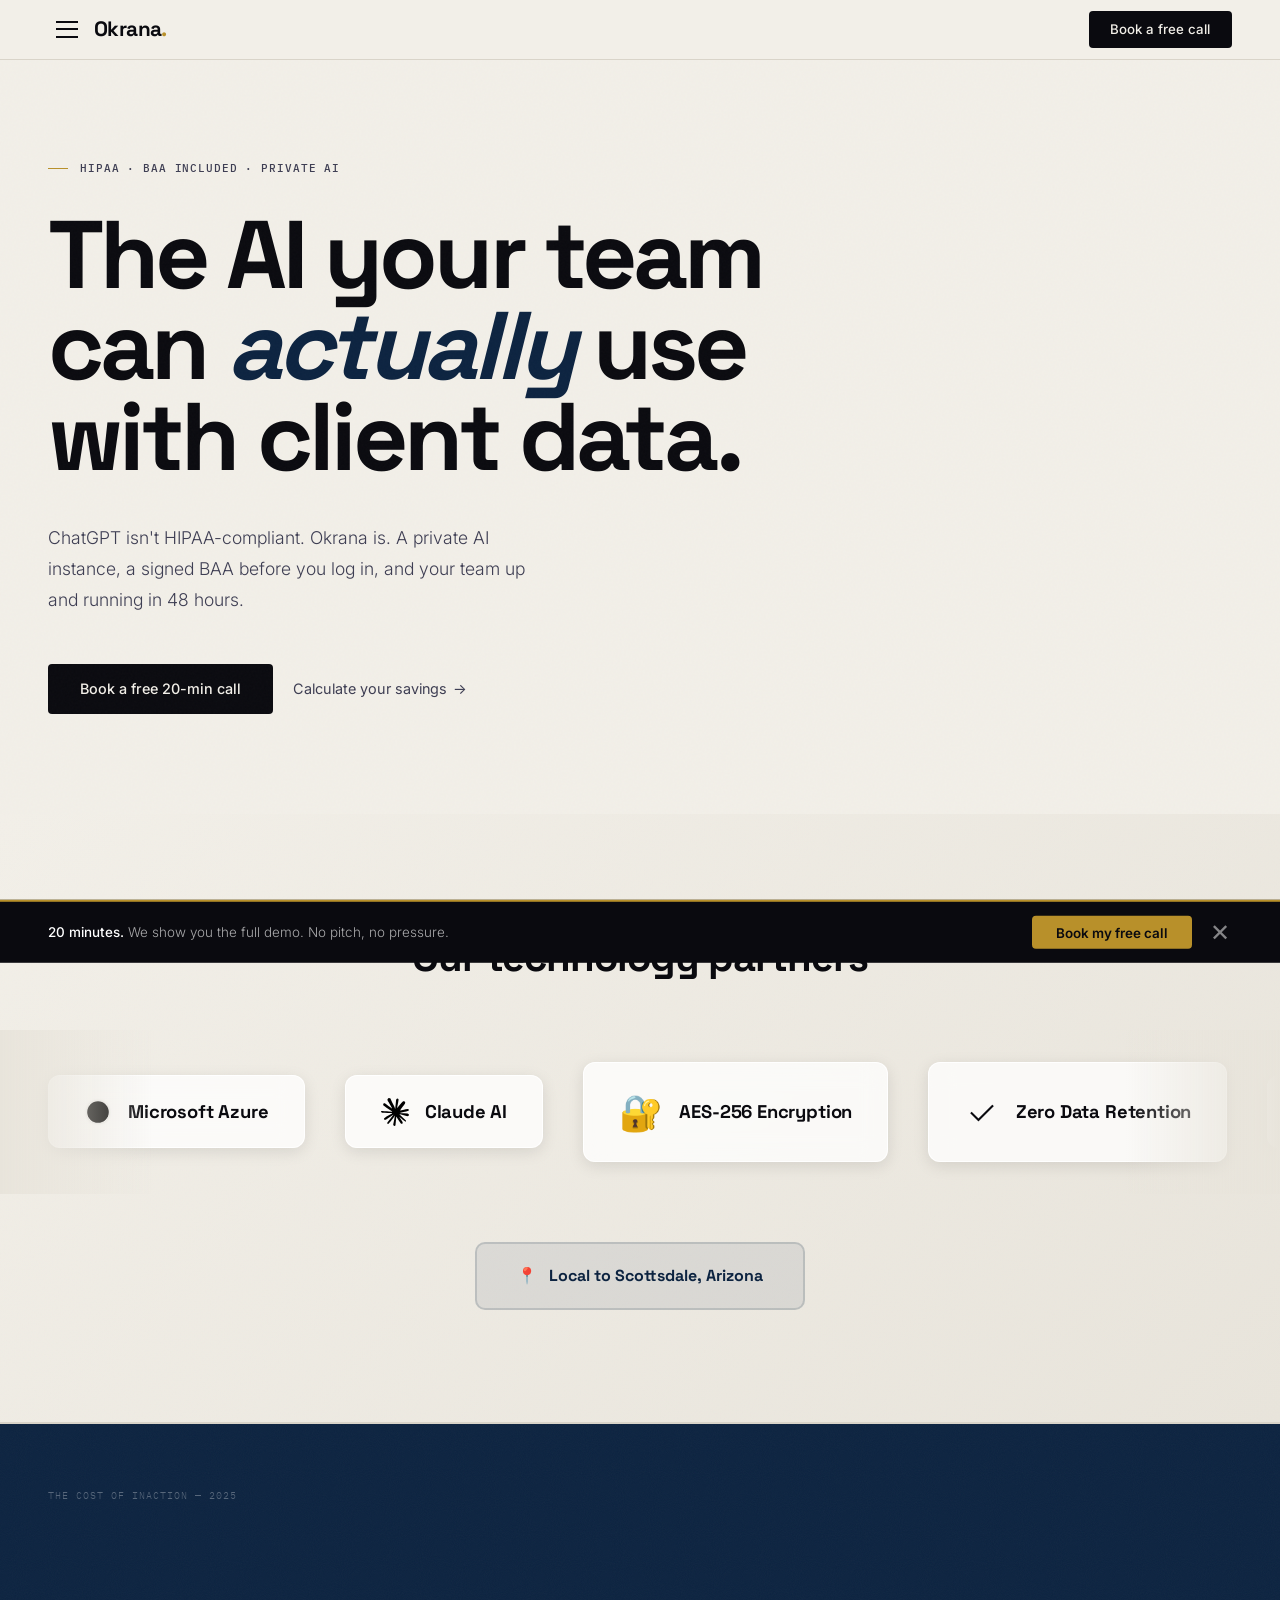
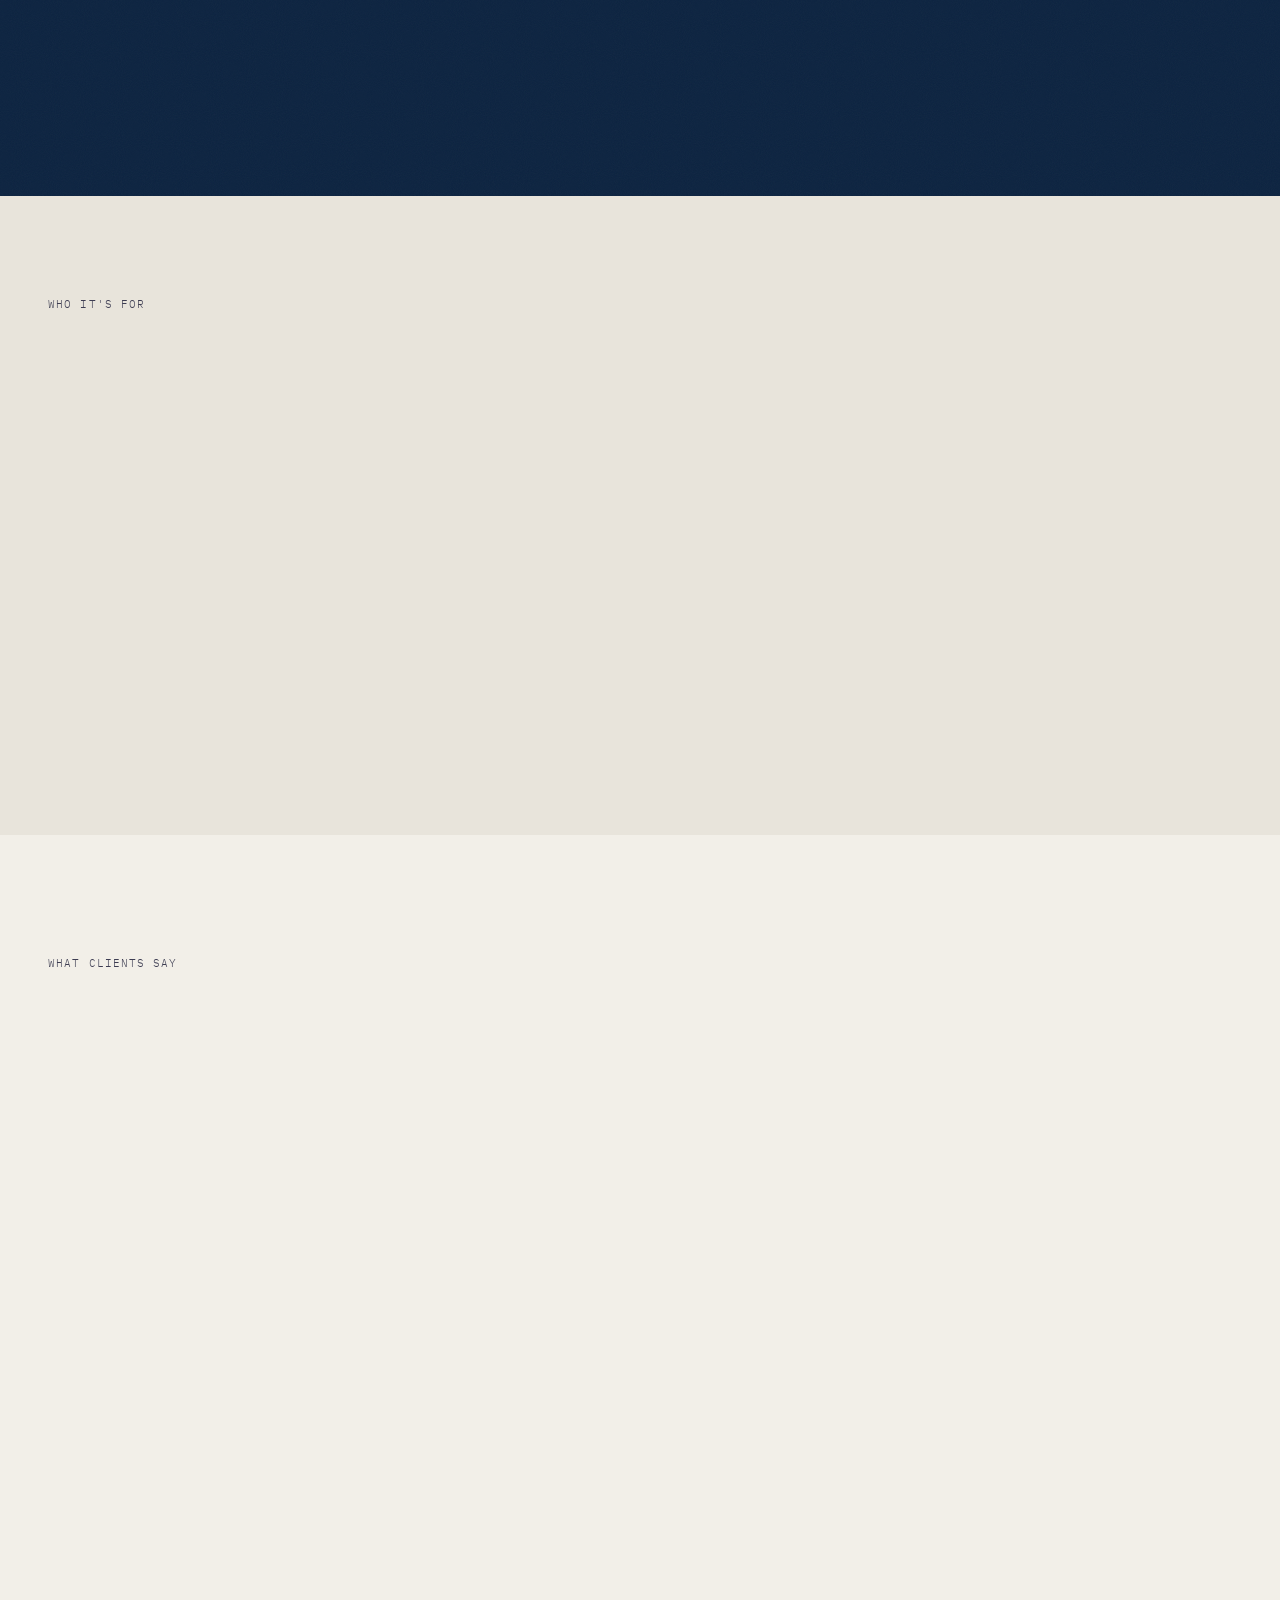
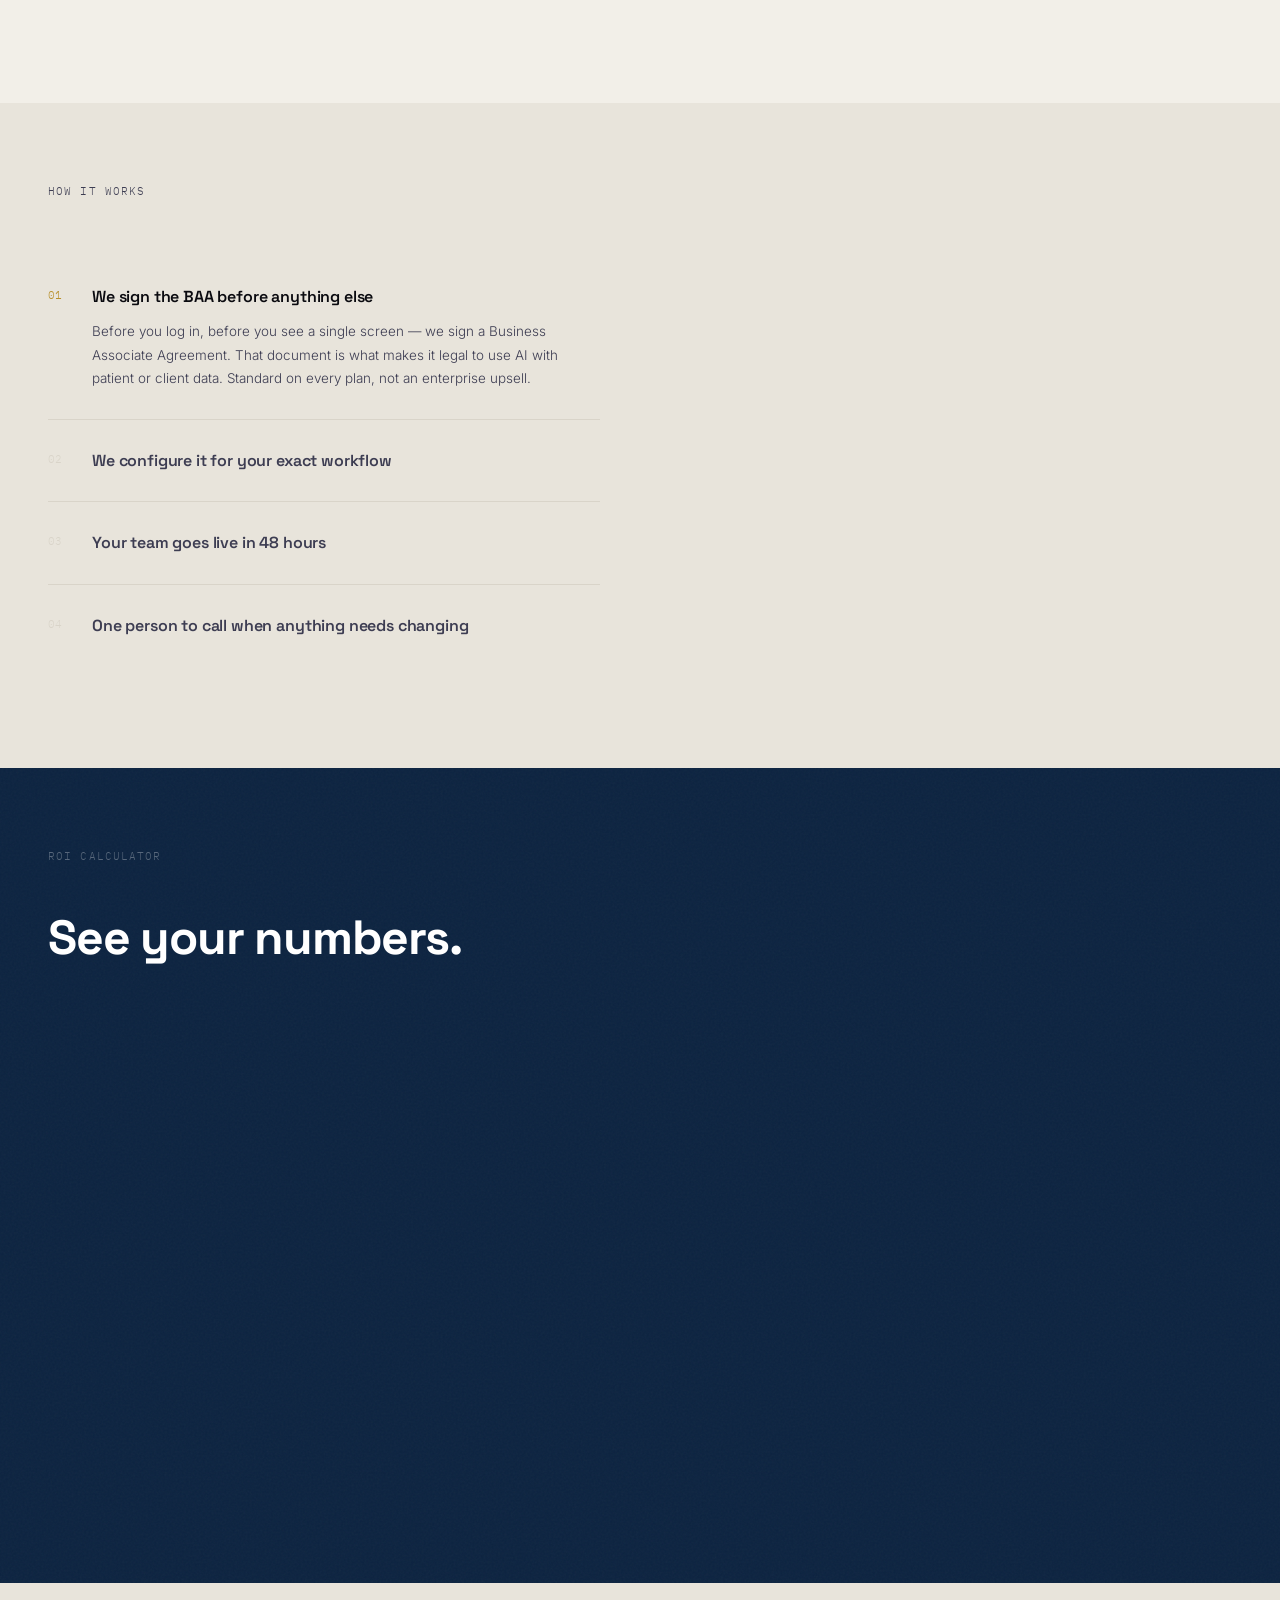
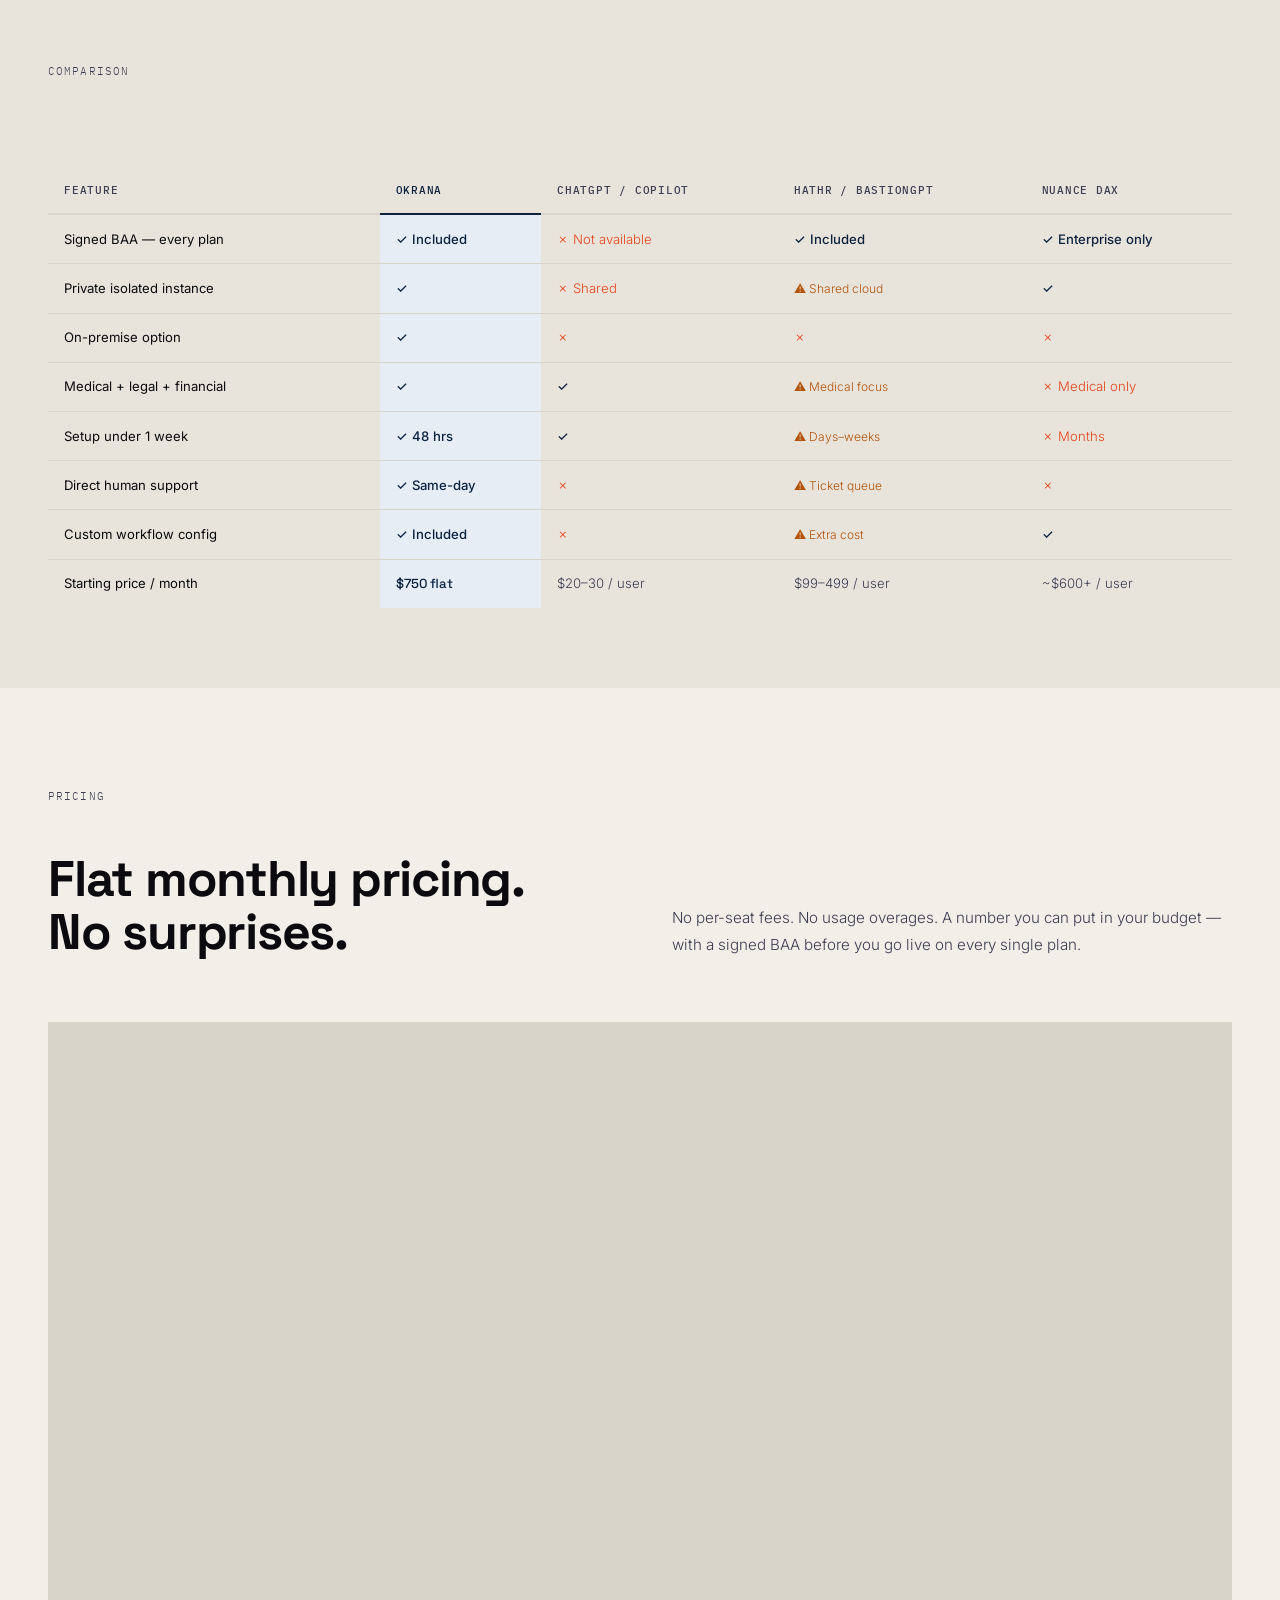
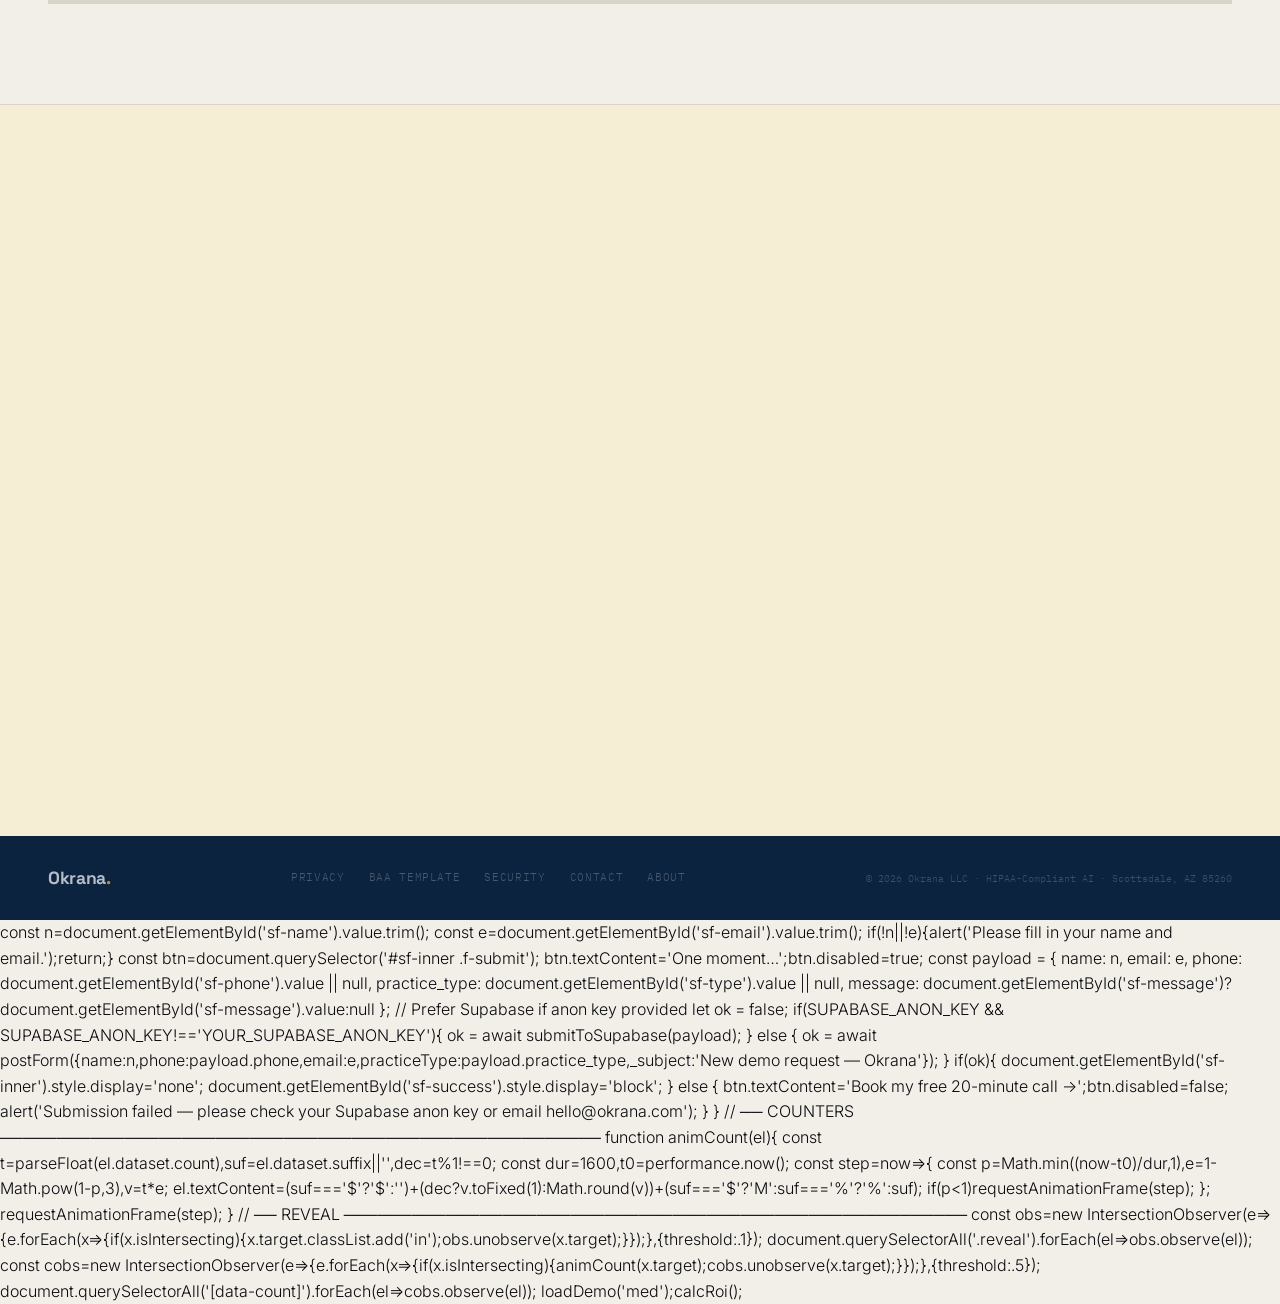
==== index.html @ c89737c8 "new web" ====
<!DOCTYPE html>
<!-- Updated: 05/23/2026 - Partner carousel with logo integration -->
<html lang="en">
<head>
<meta charset="UTF-8"/>
<meta name="viewport" content="width=device-width,initial-scale=1.0"/>
<title>Okrana — HIPAA-Compliant AI. Signed BAA. 48-Hour Setup.</title>
<meta name="description" content="Private AI for medical, legal, dental, and financial practices. Signed BAA on every plan. Your data never leaves your environment. Setup in 48 hours."/>
<link rel="icon" type="image/svg+xml" href="/favicon.svg"/>
<meta name="theme-color" content="#0C2340"/>
<meta property="og:title" content="Okrana — HIPAA-Compliant AI. Signed BAA. 48-Hour Setup."/>
<meta property="og:description" content="Private AI for practices that handle sensitive data. BAA included. 48-hour setup."/>
<meta property="og:url" content="https://okrana.com"/>
<link rel="preconnect" href="https://fonts.googleapis.com"/>
<link rel="preconnect" href="https://fonts.gstatic.com" crossorigin/>
<link href="https://fonts.googleapis.com/css2?family=Space+Grotesk:wght@400;500;600;700&family=Inter:wght@300;400;500&family=IBM+Plex+Mono:wght@400;500&display=swap" rel="stylesheet"/>

<!-- SVG Grain filter -->
<svg style="position:absolute;width:0;height:0" xmlns="http://www.w3.org/2000/svg">
  <filter id="grain">
    <feTurbulence type="fractalNoise" baseFrequency="0.65" numOctaves="3" stitchTiles="stitch"/>
    <feColorMatrix type="saturate" values="0"/>
    <feBlend in="SourceGraphic" mode="multiply"/>
  </filter>
</svg>

<style>
*,*::before,*::after{box-sizing:border-box;margin:0;padding:0}
:root{
  --ink:#0A0A0F;
  --ink-2:#1C1C2A;
  --ink-3:#3D3D52;
  --paper:#F2EFE8;
  --paper-2:#E8E4DB;
  --paper-3:#D9D4C9;
  --navy:#0C2340;
  --navy-light:#E6EDF5;
  --gold:#B8902A;
  --gold-light:#F5EDD4;
  --signal:#E8441A;
  --signal-bg:#FDF0EC;
  --border:rgba(10,10,15,0.1);
  --border-dark:rgba(255,255,255,0.1);
  --f-display:'Space Grotesk',sans-serif;
  --f-body:'Inter',sans-serif;
  --f-mono:'IBM Plex Mono',monospace;
}

html{scroll-behavior:smooth}
body{font-family:var(--f-body);background:var(--paper);color:var(--ink);line-height:1.6;overflow-x:hidden;font-weight:300}
::-webkit-scrollbar{width:4px}
::-webkit-scrollbar-track{background:var(--paper)}
::-webkit-scrollbar-thumb{background:var(--paper-3)}

/* ── NAV ── */
nav{
  position:fixed;top:0;left:0;right:0;z-index:100;
  display:flex;align-items:center;justify-content:space-between;
  padding:0 3rem;height:60px;
  background:var(--paper);
  border-bottom:1px solid var(--paper-3);
}
.logo{font-family:var(--f-display);font-size:1.3rem;font-weight:700;color:var(--ink);text-decoration:none;letter-spacing:-0.03em}
.logo span{color:var(--gold)}
.nav-cta{
  font-family:var(--f-body);font-size:.83rem;font-weight:500;
  background:var(--ink);color:var(--paper);
  padding:.5rem 1.35rem;border-radius:4px;
  text-decoration:none;transition:transform .15s;
  border:none;cursor:pointer;display:inline-block;
}
.nav-cta:hover{transform:translateY(-1px)}

/* ── HAMBURGER MENU ── */
.hamburger{display:flex;flex-direction:column;gap:.35rem;background:none;border:none;cursor:pointer;padding:.5rem;margin-right:.5rem}
.hamburger span{width:22px;height:2px;background:var(--ink);transition:all .3s}
.hamburger.active span:nth-child(1){transform:rotate(45deg) translateY(10px)}
.hamburger.active span:nth-child(2){opacity:0}
.hamburger.active span:nth-child(3){transform:rotate(-45deg) translateY(-10px)}

.dropdown-menu{display:none;position:absolute;top:60px;left:0;background:var(--paper);border-right:1px solid var(--paper-3);border-bottom:1px solid var(--paper-3);min-width:200px;flex-direction:column;z-index:99}
.dropdown-menu.show{display:flex}
.dropdown-menu a{padding:1rem;text-decoration:none;color:var(--ink);font-size:.9rem;border-bottom:1px solid var(--paper-3);transition:background .2s}
.dropdown-menu a:last-child{border-bottom:none}
.dropdown-menu a:hover{background:var(--paper-2)}

@media(max-width:768px){
  nav{padding:0 1.5rem}
}

/* ── HERO ── */
.hero{
  padding:160px 3rem 100px;
  background:var(--paper);
  position:relative;overflow:hidden;
}
.hero-inner{max-width:1200px;margin:0 auto}
.hero-tag{
  font-family:var(--f-mono);font-size:11px;font-weight:500;
  letter-spacing:.08em;text-transform:uppercase;
  color:var(--ink-3);margin-bottom:2rem;
  display:flex;align-items:center;gap:.75rem;
}
.hero-tag::before{content:'';display:block;width:20px;height:1px;background:var(--gold)}
.hero-title{
  font-family:var(--f-display);
  font-size:clamp(52px,7.5vw,96px);
  font-weight:700;
  line-height:.95;
  letter-spacing:-0.04em;
  color:var(--ink);
  max-width:820px;
  margin-bottom:2.5rem;
}
.hero-title em{font-style:italic;color:var(--navy)}
.hero-body{
  font-size:1.1rem;font-weight:300;color:var(--ink-3);
  max-width:480px;line-height:1.75;margin-bottom:3rem;
}
.hero-actions{display:flex;align-items:center;gap:1.25rem;flex-wrap:wrap}
.btn-primary{
  font-family:var(--f-body);font-size:.9rem;font-weight:500;
  background:var(--ink);color:var(--paper);
  padding:.85rem 2rem;border-radius:4px;border:none;
  cursor:pointer;text-decoration:none;display:inline-block;
  transition:transform .15s;
}
.btn-primary:hover{transform:translateY(-1px)}
.btn-text{
  font-size:.9rem;font-weight:400;color:var(--ink-3);
  text-decoration:none;display:inline-flex;align-items:center;gap:.4rem;
  transition:color .2s;
}
.btn-text:hover{color:var(--ink)}
.btn-text::after{content:'→';transition:transform .2s}
.btn-text:hover::after{transform:translateX(3px)}

/* Hero tech row */
.hero-tech{
  display:flex;align-items:center;gap:2rem;flex-wrap:wrap;
  margin-top:4rem;padding-top:2rem;
  border-top:1px solid var(--paper-3);
}
.hero-tech-label{font-family:var(--f-mono);font-size:10px;text-transform:uppercase;letter-spacing:.1em;color:var(--ink-3)}
.tech-pill{
  font-family:var(--f-mono);font-size:11px;font-weight:500;
  color:var(--ink-2);background:var(--paper-2);
  border:1px solid var(--paper-3);
  padding:.3rem .75rem;border-radius:4px;
}

/* Grain on hero */
.hero::after{
  content:'';position:absolute;inset:0;
  background-image:url("data:image/svg+xml,%3Csvg viewBox='0 0 512 512' xmlns='http://www.w3.org/2000/svg'%3E%3Cfilter id='n'%3E%3CfeTurbulence type='fractalNoise' baseFrequency='0.75' numOctaves='4' stitchTiles='stitch'/%3E%3C/filter%3E%3Crect width='100%25' height='100%25' filter='url(%23n)' opacity='1'/%3E%3C/svg%3E");
  opacity:.025;pointer-events:none;
}

/* ── PARTNERS BAR ── */
.partners{
  padding:7rem 3rem;background:linear-gradient(135deg,var(--paper) 0%,var(--paper-2) 100%);
  border-bottom:2px solid var(--paper-3);
  text-align:center;position:relative;overflow:hidden;
}
.partners::before{
  content:'';position:absolute;inset:0;
  background-image:url("data:image/svg+xml,%3Csvg viewBox='0 0 512 512' xmlns='http://www.w3.org/2000/svg'%3E%3Cfilter id='n'%3E%3CfeTurbulence type='fractalNoise' baseFrequency='0.75' numOctaves='4' stitchTiles='stitch'/%3E%3C/filter%3E%3Crect width='100%25' height='100%25' filter='url(%23n)' opacity='1'/%3E%3C/svg%3E");
  opacity:.015;pointer-events:none;
}
.partners-inner{max-width:100%;margin:0 auto;position:relative;z-index:1}
.partners-label{
  font-family:var(--f-display);font-size:clamp(26px,4.5vw,40px);
  font-weight:700;letter-spacing:-0.025em;
  color:var(--ink);margin-bottom:2.5rem;
}
.partners-scroll{
  position:relative;overflow:hidden;margin:2rem -3rem 0;
}
.partners-scroll::before,
.partners-scroll::after{
  content:'';position:absolute;top:0;width:12%;height:100%;z-index:10;pointer-events:none;
}
.partners-scroll::before{left:0;background:linear-gradient(to right,var(--paper-2),transparent)}
.partners-scroll::after{right:0;background:linear-gradient(to left,var(--paper-2),transparent)}
.partners-track{
  display:flex;align-items:center;gap:2.5rem;padding:2rem 3rem;
  animation:scroll-partners 35s linear infinite;
}
@keyframes scroll-partners{
  0%{transform:translateX(0)}
  100%{transform:translateX(-50%)}
}
.partners-track:hover{animation-play-state:paused}
.partner-badge{
  display:inline-flex;align-items:center;gap:1rem;
  background:rgba(255,255,255,.75);backdrop-filter:blur(12px);
  padding:1.3rem 2.2rem;border-radius:12px;
  border:1px solid rgba(255,255,255,.9);
  transition:all .3s ease;flex-shrink:0;min-width:fit-content;
  box-shadow:0 4px 16px rgba(0,0,0,.1);
}
.partner-badge:hover{
  background:rgba(255,255,255,.95);
  transform:scale(1.1) translateY(-6px);
  box-shadow:0 20px 48px rgba(0,0,0,.18);
}
.partner-icon{
  font-size:2.2rem;display:flex;align-items:center;min-width:2.2rem;justify-content:center;
}
.partner-logo{
  height:28px;width:auto;object-fit:contain;filter:brightness(0) saturate(100%);
}
.partner-logo.azure{
  filter:brightness(0) saturate(100%);
}
.partner-name{
  font-family:var(--f-display);font-size:1.15rem;font-weight:700;
  color:var(--ink);letter-spacing:-0.01em;white-space:nowrap;
}
.partners-location{
  font-family:var(--f-display);font-size:1rem;font-weight:600;color:var(--navy);
  display:inline-flex;align-items:center;gap:.8rem;margin-top:3rem;
  padding:1.2rem 2.5rem;background:rgba(12,35,64,.075);
  border-radius:10px;border:2px solid rgba(12,35,64,.15);
}

/* ── STATS ── */
.stats{background:var(--navy);padding:64px 3rem;position:relative;overflow:hidden}
.stats::after{
  content:'';position:absolute;inset:0;
  background-image:url("data:image/svg+xml,%3Csvg viewBox='0 0 512 512' xmlns='http://www.w3.org/2000/svg'%3E%3Cfilter id='n'%3E%3CfeTurbulence type='fractalNoise' baseFrequency='0.75' numOctaves='4' stitchTiles='stitch'/%3E%3C/filter%3E%3Crect width='100%25' height='100%25' filter='url(%23n)' opacity='1'/%3E%3C/svg%3E");
  opacity:.04;pointer-events:none;
}
.stats-inner{max-width:1200px;margin:0 auto;position:relative;z-index:1}
.stats-label{font-family:var(--f-mono);font-size:10px;text-transform:uppercase;letter-spacing:.1em;color:rgba(255,255,255,.3);margin-bottom:3rem}
.stats-row{display:grid;grid-template-columns:repeat(4,1fr);gap:0}
.stat{padding:0 2.5rem 0 0;border-right:1px solid rgba(255,255,255,.08)}
.stat:first-child{padding-left:0}
.stat:last-child{border-right:none}
.stat-rule{width:24px;height:2px;background:var(--signal);margin-bottom:1.25rem}
.stat:last-child .stat-rule{background:#4ADE80}
.stat-num{
  font-family:var(--f-display);font-size:clamp(42px,5vw,68px);
  font-weight:700;line-height:1;letter-spacing:-0.03em;
  color:#fff;margin-bottom:.5rem;
}
.stat-num.signal{color:#FF7B5C}
.stat-num.amber{color:#FBB650}
.stat-num.green{color:#4ADE80}
.stat-desc{font-size:.82rem;color:rgba(255,255,255,.5);line-height:1.6;font-weight:300;max-width:200px}
.stat-source{font-family:var(--f-mono);font-size:9px;color:rgba(255,255,255,.2);margin-top:.6rem;line-height:1.5}

/* ── WHO ── */
.who{padding:100px 3rem;background:var(--paper-2)}
.who-inner{max-width:1200px;margin:0 auto}
.section-label{font-family:var(--f-mono);font-size:11px;text-transform:uppercase;letter-spacing:.1em;color:var(--ink-3);margin-bottom:3rem}
.who-layout{display:grid;grid-template-columns:2fr 3fr;gap:6rem;align-items:start}
.who-left h2{
  font-family:var(--f-display);font-size:clamp(36px,4vw,52px);
  font-weight:700;line-height:1.05;letter-spacing:-0.025em;
  color:var(--ink);margin-bottom:1.25rem;
}
.who-left p{font-size:.95rem;color:var(--ink-3);line-height:1.8;font-weight:300}
.who-items{display:flex;flex-direction:column;gap:0}
.who-item{
  display:flex;align-items:flex-start;gap:1.5rem;
  padding:1.5rem 0;border-bottom:1px solid var(--paper-3);
}
.who-item:last-child{border-bottom:none}
.who-num{font-family:var(--f-mono);font-size:11px;color:var(--paper-3);margin-top:3px;flex-shrink:0;width:20px}
.who-icon{font-size:1.4rem;flex-shrink:0;margin-top:1px}
.who-name{font-family:var(--f-display);font-size:1rem;font-weight:600;color:var(--ink);margin-bottom:.35rem;letter-spacing:-0.01em}
.who-examples{font-size:.82rem;color:var(--ink-3);line-height:1.7;font-weight:300}

/* ── PULL QUOTE TESTIMONIAL ── */
.quote-section{padding:120px 3rem;background:var(--paper)}
.quote-inner{max-width:1200px;margin:0 auto}
.quote-wrap{
  border-left:3px solid var(--navy);
  padding-left:3rem;
  max-width:780px;
}
.quote-mark{
  font-family:var(--f-display);font-size:80px;line-height:.7;
  color:var(--paper-3);margin-bottom:1.5rem;display:block;
}
.quote-text{
  font-family:var(--f-display);font-size:clamp(20px,2.5vw,28px);
  font-weight:500;line-height:1.4;letter-spacing:-0.02em;
  color:var(--ink);margin-bottom:2rem;
}
.quote-author{display:flex;align-items:center;gap:1rem}
.quote-av{
  width:42px;height:42px;border-radius:50%;
  background:var(--navy);color:#fff;
  font-family:var(--f-display);font-size:.85rem;font-weight:700;
  display:flex;align-items:center;justify-content:center;flex-shrink:0;
}
.quote-name{font-family:var(--f-display);font-size:.9rem;font-weight:600;color:var(--ink)}
.quote-role{font-family:var(--f-mono);font-size:.72rem;color:var(--ink-3);margin-top:.15rem}
.quote-more{
  display:grid;grid-template-columns:1fr 1fr;gap:1.5rem;
  margin-top:4rem;
}
.mini-quote{
  background:var(--paper-2);border:1px solid var(--paper-3);
  border-radius:4px;padding:1.5rem;
}
.mini-stars{color:var(--gold);font-size:.8rem;letter-spacing:2px;margin-bottom:.75rem}
.mini-text{font-size:.85rem;color:var(--ink-2);line-height:1.7;font-style:italic;margin-bottom:1rem}
.mini-author{font-family:var(--f-mono);font-size:.7rem;color:var(--ink-3)}

/* ── HOW IT WORKS ── */
.how{padding:80px 3rem;background:var(--paper-2)}
.how-inner{max-width:1200px;margin:0 auto}
.how-grid{display:grid;grid-template-columns:1fr 1fr;gap:5rem;align-items:start;margin-top:3.5rem}
.step-list{display:flex;flex-direction:column;gap:0}
.step{
  display:grid;grid-template-columns:auto 1fr;gap:1.5rem;
  padding:1.75rem 0;border-bottom:1px solid var(--paper-3);
  cursor:pointer;
}
.step:last-child{border-bottom:none}
.step-num{
  font-family:var(--f-mono);font-size:11px;color:var(--paper-3);
  width:20px;margin-top:3px;transition:color .2s;
}
.step.active .step-num{color:var(--gold)}
.step-content{}
.step-title{
  font-family:var(--f-display);font-size:1rem;font-weight:600;
  color:var(--ink-3);margin-bottom:0;letter-spacing:-0.01em;
  transition:color .2s;
}
.step.active .step-title{color:var(--ink)}
.step-body{
  font-size:.84rem;color:var(--ink-3);line-height:1.75;font-weight:300;
  max-height:0;overflow:hidden;transition:max-height .35s ease,opacity .3s,margin .3s;
  opacity:0;margin-top:0;
}
.step.active .step-body{max-height:200px;opacity:1;margin-top:.65rem}

/* Demo panel */
.demo-panel{
  background:var(--paper);border:1px solid var(--paper-3);
  border-radius:4px;overflow:hidden;
}
.dp-tabs{display:flex;border-bottom:1px solid var(--paper-3);overflow-x:auto}
.dp-tab{
  font-family:var(--f-mono);font-size:.7rem;font-weight:500;
  letter-spacing:.04em;text-transform:uppercase;
  color:var(--ink-3);background:none;border:none;
  border-bottom:2px solid transparent;padding:.7rem 1rem;
  margin-bottom:-1px;cursor:pointer;white-space:nowrap;
  transition:color .2s,border-color .2s;
}
.dp-tab.active{color:var(--ink);border-bottom-color:var(--navy)}
.dp-head{background:var(--navy);padding:.75rem 1.25rem;display:flex;align-items:center;gap:.75rem}
.dp-dot{width:7px;height:7px;border-radius:50%;background:var(--gold)}
.dp-name{font-family:var(--f-mono);font-size:.7rem;color:rgba(255,255,255,.6)}
.dp-badge{font-family:var(--f-mono);font-size:.6rem;background:rgba(255,255,255,.08);color:rgba(255,255,255,.4);padding:.18rem .55rem;border-radius:3px;margin-left:auto;border:1px solid rgba(255,255,255,.1)}
.dp-msgs{padding:1.25rem;display:flex;flex-direction:column;gap:.75rem;min-height:280px;max-height:360px;overflow-y:auto}
.dp-msg{display:flex;gap:.6rem}
.dp-msg.u{flex-direction:row-reverse}
.dp-av{width:24px;height:24px;border-radius:3px;display:flex;align-items:center;justify-content:center;font-family:var(--f-display);font-size:.58rem;font-weight:700;flex-shrink:0;margin-top:2px}
.dp-av.a{background:var(--navy);color:#fff}
.dp-av.u{background:var(--paper-2);color:var(--ink-3)}
.dp-bub{padding:.6rem .85rem;border-radius:4px;font-size:.81rem;line-height:1.65;max-width:92%}
.dp-bub.a{background:var(--paper-2);border:1px solid var(--paper-3);color:var(--ink)}
.dp-bub.u{background:var(--navy);color:rgba(255,255,255,.88)}
.dp-bub .hl{color:var(--gold);font-weight:500}
.dp-row{padding:.85rem 1.25rem;border-top:1px solid var(--paper-3);display:flex;gap:.65rem}
.dp-input{flex:1;background:var(--paper-2);border:1px solid var(--paper-3);border-radius:4px;padding:.55rem .85rem;font-size:.81rem;color:var(--ink);font-family:var(--f-body);outline:none;transition:border-color .2s}
.dp-input:focus{border-color:var(--navy)}
.dp-send{background:var(--ink);color:var(--paper);border:none;border-radius:4px;padding:.55rem 1rem;font-size:.8rem;font-weight:500;cursor:pointer;font-family:var(--f-body);transition:opacity .2s}
.dp-send:hover{opacity:.85}
.cursor{display:inline-block;width:2px;height:.85em;background:var(--navy);vertical-align:text-bottom;animation:blink .7s step-end infinite}
@keyframes blink{50%{opacity:0}}

/* ── ROI ── */
.roi{padding:80px 3rem;background:var(--navy);position:relative;overflow:hidden}
.roi::after{
  content:'';position:absolute;inset:0;
  background-image:url("data:image/svg+xml,%3Csvg viewBox='0 0 512 512' xmlns='http://www.w3.org/2000/svg'%3E%3Cfilter id='n'%3E%3CfeTurbulence type='fractalNoise' baseFrequency='0.75' numOctaves='4' stitchTiles='stitch'/%3E%3C/filter%3E%3Crect width='100%25' height='100%25' filter='url(%23n)' opacity='1'/%3E%3C/svg%3E");
  opacity:.04;pointer-events:none;
}
.roi-inner{max-width:1200px;margin:0 auto;position:relative;z-index:1}
.roi .section-label{color:rgba(255,255,255,.3)}
.roi h2{font-family:var(--f-display);font-size:clamp(32px,4vw,48px);font-weight:700;line-height:1.05;letter-spacing:-0.025em;color:#fff;margin-bottom:3rem}
.roi-layout{display:grid;grid-template-columns:1fr 1fr;gap:3rem;align-items:start}
.roi-controls{background:rgba(255,255,255,.04);border:1px solid rgba(255,255,255,.08);border-radius:4px;padding:2rem}
.roi-field{margin-bottom:1.75rem}
.roi-field:last-child{margin-bottom:0}
.roi-lbl{display:flex;justify-content:space-between;font-size:.8rem;color:rgba(255,255,255,.45);margin-bottom:.6rem;font-family:var(--f-body)}
.roi-v{font-family:var(--f-mono);font-size:.82rem;color:var(--gold);font-weight:500}
input[type=range]{width:100%;accent-color:var(--gold);cursor:pointer}
.roi-results{background:rgba(255,255,255,.03);border:1px solid rgba(255,255,255,.08);border-radius:4px;padding:2rem;position:sticky;top:72px}
.roi-result-label{font-family:var(--f-mono);font-size:10px;text-transform:uppercase;letter-spacing:.1em;color:rgba(255,255,255,.3);margin-bottom:.5rem}
.roi-rule{width:24px;height:2px;background:var(--gold);margin-bottom:1rem}
.roi-big{font-family:var(--f-display);font-size:clamp(44px,6vw,72px);font-weight:700;letter-spacing:-0.03em;color:var(--gold);line-height:1;margin-bottom:.35rem}
.roi-big-sub{font-size:.8rem;color:rgba(255,255,255,.35);margin-bottom:2rem}
.roi-row{display:flex;justify-content:space-between;padding:.55rem 0;border-bottom:1px solid rgba(255,255,255,.06);font-size:.81rem}
.roi-row:last-of-type{border-bottom:none}
.roi-k{color:rgba(255,255,255,.4)}.roi-val{font-family:var(--f-mono);font-weight:500;color:rgba(255,255,255,.8)}
.roi-val.pos{color:var(--gold)}.roi-val.neg{color:#FF9999}
.roi-note{font-family:var(--f-mono);font-size:.68rem;color:rgba(255,255,255,.2);margin-top:1.25rem;line-height:1.7}

/* ── COMPARE ── */
.compare{padding:80px 3rem;background:var(--paper-2)}
.compare-inner{max-width:1200px;margin:0 auto}
.compare-table{width:100%;border-collapse:collapse;margin-top:2.5rem;font-size:.82rem}
.compare-table th{padding:.85rem 1rem;text-align:left;font-weight:500;border-bottom:2px solid var(--paper-3);font-family:var(--f-mono);font-size:.68rem;text-transform:uppercase;letter-spacing:.07em;color:var(--ink-3)}
.compare-table th.ok{color:var(--navy);border-bottom-color:var(--navy)}
.compare-table td{padding:.85rem 1rem;border-bottom:1px solid var(--paper-3);color:var(--ink-3);font-weight:300}
.compare-table td.feat{color:var(--ink);font-weight:400}
.compare-table td.ok{background:var(--navy-light)}
.compare-table tr:last-child td{border-bottom:none}
.ck{color:var(--navy);font-weight:500}
.cx{color:var(--signal)}
.cp{color:#B45309;font-size:.75rem}

/* ── PRICING ── */
.pricing{padding:100px 3rem;background:var(--paper)}
.pricing-inner{max-width:1200px;margin:0 auto}
.pricing-header{display:grid;grid-template-columns:1fr 1fr;gap:4rem;align-items:end;margin-bottom:4rem}
.pricing-header h2{font-family:var(--f-display);font-size:clamp(32px,4vw,50px);font-weight:700;line-height:1.05;letter-spacing:-0.025em;color:var(--ink)}
.pricing-header p{font-size:.95rem;color:var(--ink-3);line-height:1.8;font-weight:300}
.pricing-grid{display:grid;grid-template-columns:1fr 1fr 1fr;gap:1px;background:var(--paper-3)}
.p-card{background:var(--paper);padding:2.5rem 2rem;position:relative;transition:background .2s}
.p-card:hover{background:var(--paper-2)}
.p-card.featured{background:var(--navy)}
.p-card.featured:hover{background:var(--navy)}
.p-featured-label{
  font-family:var(--f-mono);font-size:9px;font-weight:500;
  letter-spacing:.12em;text-transform:uppercase;
  color:var(--gold);margin-bottom:1.25rem;display:block;
}
.p-tier{font-family:var(--f-mono);font-size:.68rem;letter-spacing:.1em;text-transform:uppercase;color:var(--ink-3);margin-bottom:.65rem}
.p-card.featured .p-tier{color:rgba(255,255,255,.35)}
.p-amount{font-family:var(--f-display);font-size:clamp(36px,4vw,52px);font-weight:700;letter-spacing:-0.03em;color:var(--ink);line-height:1;margin-bottom:.2rem}
.p-card.featured .p-amount{color:#fff}
.p-period{font-family:var(--f-mono);font-size:.7rem;color:var(--ink-3);margin-bottom:2rem}
.p-card.featured .p-period{color:rgba(255,255,255,.3)}
.p-feats{list-style:none;margin-bottom:2rem}
.p-feats li{font-size:.82rem;color:var(--ink-3);padding:.45rem 0;border-bottom:1px solid var(--paper-3);display:flex;align-items:center;gap:.6rem;font-weight:300}
.p-card.featured .p-feats li{color:rgba(255,255,255,.65);border-color:rgba(255,255,255,.08)}
.p-feats li:last-child{border-bottom:none}
.p-feats li::before{content:'✓';color:var(--navy);font-size:.78rem;font-weight:600;flex-shrink:0}
.p-card.featured .p-feats li::before{color:var(--gold)}
.p-btn{
  display:block;width:100%;padding:.8rem;text-align:center;
  font-size:.84rem;font-weight:500;font-family:var(--f-body);
  border:1px solid var(--ink);background:transparent;color:var(--ink);
  border-radius:4px;cursor:pointer;text-decoration:none;transition:all .2s;
}
.p-btn:hover{background:var(--ink);color:var(--paper)}
.p-card.featured .p-btn{background:rgba(255,255,255,.1);border-color:rgba(255,255,255,.2);color:#fff}
.p-card.featured .p-btn:hover{background:var(--gold);border-color:var(--gold);color:var(--ink)}

/* ── SIGNUP ── */
.signup{padding:140px 3rem;background:var(--gold-light);border-top:1px solid var(--paper-3)}
.signup-inner{max-width:1200px;margin:0 auto;display:grid;grid-template-columns:1fr 1fr;gap:6rem;align-items:center}
.signup-left h2{font-family:var(--f-display);font-size:clamp(32px,4vw,52px);font-weight:700;line-height:1.05;letter-spacing:-0.025em;color:var(--ink);margin-bottom:1rem}
.signup-left p{font-size:.95rem;color:var(--ink-3);line-height:1.8;font-weight:300;margin-bottom:2rem}
.signup-left-detail{display:flex;flex-direction:column;gap:.75rem}
.detail-row{display:flex;align-items:center;gap:.75rem;font-size:.84rem;color:var(--ink-3);font-weight:300}
.detail-row::before{content:'';width:16px;height:1px;background:var(--gold);flex-shrink:0}
.signup-form-wrap{background:var(--paper);border:1px solid var(--paper-3);border-radius:4px;padding:2.5rem}
.form-title{font-family:var(--f-display);font-size:1.1rem;font-weight:600;color:var(--ink);margin-bottom:.3rem;letter-spacing:-0.01em}
.form-sub{font-size:.82rem;color:var(--ink-3);margin-bottom:1.75rem;font-weight:300}
.form-row{display:grid;grid-template-columns:1fr 1fr;gap:.75rem;margin-bottom:.75rem}
.f-input{width:100%;padding:.72rem .9rem;background:var(--paper-2);border:1px solid var(--paper-3);border-radius:4px;font-size:.85rem;color:var(--ink);font-family:var(--f-body);outline:none;transition:border-color .2s}
.f-input:focus{border-color:var(--navy)}
.f-select{width:100%;padding:.72rem .9rem;background:var(--paper-2);border:1px solid var(--paper-3);border-radius:4px;font-size:.85rem;color:var(--ink);font-family:var(--f-body);outline:none;cursor:pointer;transition:border-color .2s;margin-bottom:.75rem}
.f-select:focus{border-color:var(--navy)}
.f-submit{width:100%;padding:.85rem;background:var(--ink);color:var(--paper);font-size:.88rem;font-weight:500;border:none;border-radius:4px;cursor:pointer;font-family:var(--f-body);transition:transform .15s;margin-top:.5rem}
.f-submit:hover{transform:translateY(-1px)}
.f-note{font-family:var(--f-mono);font-size:.68rem;color:var(--ink-3);margin-top:.85rem;text-align:center}
.f-success{display:none;text-align:center;padding:1.5rem}
.f-success-icon{font-size:2rem;margin-bottom:.75rem}
.f-success-title{font-family:var(--f-display);font-size:1.15rem;font-weight:700;color:var(--ink);margin-bottom:.5rem;letter-spacing:-0.01em}
.f-success-body{font-size:.84rem;color:var(--ink-3);line-height:1.7;font-weight:300}

/* ── STICKY ── */
.sticky{position:fixed;bottom:0;left:0;right:0;z-index:200;background:var(--ink);border-top:2px solid var(--gold);padding:.85rem 3rem;display:flex;align-items:center;justify-content:space-between;gap:1rem;transform:translateY(100%);transition:transform .4s ease}
.sticky.show{transform:translateY(0)}
.sticky-text{font-size:.84rem;color:rgba(255,255,255,.65)}
.sticky-text strong{color:#fff;font-weight:500}
.sticky-btn{background:var(--gold);color:var(--ink);font-weight:600;font-size:.84rem;padding:.55rem 1.5rem;border-radius:4px;border:none;cursor:pointer;font-family:var(--f-body);white-space:nowrap;transition:opacity .2s}
.sticky-btn:hover{opacity:.9}
.sticky-close{background:none;border:none;color:rgba(255,255,255,.5);font-size:1.5rem;cursor:pointer;padding:0;transition:color .2s;display:flex;align-items:center;justify-content:center;width:24px;height:24px}
.sticky-close:hover{color:#fff}

/* ── FOOTER ── */
footer{background:var(--navy);padding:1.75rem 3rem;display:flex;justify-content:space-between;align-items:center;flex-wrap:wrap;gap:1rem}
.f-logo{font-family:var(--f-display);font-size:1.1rem;font-weight:700;color:rgba(255,255,255,.7);letter-spacing:-0.02em}
.f-logo span{color:var(--gold)}
.f-links{display:flex;gap:1.5rem}
.f-links a{font-family:var(--f-mono);font-size:.68rem;text-transform:uppercase;letter-spacing:.06em;color:rgba(255,255,255,.25);text-decoration:none;transition:color .2s}
.f-links a:hover{color:rgba(255,255,255,.6)}
.f-copy{font-family:var(--f-mono);font-size:.65rem;color:rgba(255,255,255,.2)}

/* ── UTIL ── */
@keyframes fadeUp{from{opacity:0;transform:translateY(16px)}to{opacity:1;transform:translateY(0)}}
.reveal{opacity:0;transform:translateY(16px);transition:opacity .5s ease,transform .5s ease}
.reveal.in{opacity:1;transform:none}

@media(max-width:900px){
  nav{padding:0 1.25rem}
  .hero,.stats,.who,.quote-section,.how,.roi,.compare,.pricing,.signup{padding-left:1.25rem;padding-right:1.25rem}
  .hero{padding-top:100px}
  .stats-row,.who-layout,.how-grid,.roi-layout,.pricing-header,.pricing-grid,.signup-inner,.quote-more{grid-template-columns:1fr}
  .stat{border-right:none;border-bottom:1px solid rgba(255,255,255,.08);padding:0 0 2rem;margin-bottom:2rem}
  .stat:last-child{border-bottom:none;margin-bottom:0}
  .form-row{grid-template-columns:1fr}
  footer{flex-direction:column;text-align:center}
  .sticky{padding:.85rem 1.25rem}
}
</style>
<script type="application/ld+json">
{"@context":"https://schema.org","@type":"ProfessionalService","name":"Okrana","url":"https://okrana.com","logo":"https://okrana.com/favicon.svg","description":"HIPAA-compliant private AI assistant for medical, legal, dental, and financial practices. Signed BAA on every plan.","email":"hello@okrana.com","address":{"@type":"PostalAddress","addressLocality":"Phoenix","addressRegion":"AZ","addressCountry":"US"},"priceRange":"$750-$1500/month","serviceType":["HIPAA Compliant AI","Healthcare AI","Legal AI"],"hasOfferCatalog":{"@type":"OfferCatalog","name":"Okrana Plans","itemListElement":[{"@type":"Offer","name":"Solo / Small Practice","price":"750","priceCurrency":"USD"},{"@type":"Offer","name":"Growing Practice","price":"1500","priceCurrency":"USD"}]}}
</script>
</head>
<body>

<!-- GRAIN SVG def (reusable) -->
<svg style="position:absolute;width:0;height:0;overflow:hidden" aria-hidden="true">
  <defs>
    <filter id="gf" x="0%" y="0%" width="100%" height="100%">
      <feTurbulence type="fractalNoise" baseFrequency="0.65" numOctaves="3" stitchTiles="stitch" result="noise"/>
      <feColorMatrix in="noise" type="saturate" values="0" result="grey"/>
      <feBlend in="SourceGraphic" in2="grey" mode="multiply" result="blend"/>
    </filter>
  </defs>
</svg>

<!-- NAV -->
<nav>
  <div style="display:flex;align-items:center;gap:0">
    <button class="hamburger" id="hamburger" onclick="toggleMenu()">
      <span></span>
      <span></span>
      <span></span>
    </button>
    <a href="#" class="logo">Okrana<span>.</span></a>
  </div>
  <a href="#signup" class="nav-cta">Book a free call</a>
</nav>

<!-- DROPDOWN MENU -->
<div class="dropdown-menu" id="dropdownMenu">
  <a href="#signin">Sign In</a>
  <a href="#help">Help & Support</a>
  <a href="#docs">Documentation</a>
  <a href="mailto:hello@okrana.com">Contact Sales</a>
</div>

<!-- STICKY BAR -->
<div class="sticky" id="sticky">
  <span class="sticky-text"><strong>20 minutes.</strong> We show you the full demo. No pitch, no pressure.</span>
  <div style="display:flex;gap:1rem;align-items:center">
    <button class="sticky-btn" onclick="document.getElementById('signup').scrollIntoView({behavior:'smooth'})">Book my free call</button>
    <button class="sticky-close" onclick="document.getElementById('sticky').classList.remove('show')">✕</button>
  </div>
</div>

<!-- HERO -->
<section class="hero">
  <div class="hero-inner">
    <div class="hero-tag">HIPAA · BAA Included · Private AI</div>
    <h1 class="hero-title">The AI your team<br>can <em>actually</em> use<br>with client data.</h1>
    <p class="hero-body">ChatGPT isn't HIPAA-compliant. Okrana is. A private AI instance, a signed BAA before you log in, and your team up and running in 48 hours.</p>
    <div class="hero-actions">
      <a href="#signup" class="btn-primary">Book a free 20-min call</a>
      <a href="#roi" class="btn-text">Calculate your savings</a>
    </div>
  </div>
</section>

<!-- PARTNERS BAR -->
<section class="partners">
  <div class="partners-inner">
    <div class="partners-label">Our technology partners</div>
    <div class="partners-scroll">
      <div class="partners-track" id="partnersTrack">
        <span class="partner-badge"><img src="/MS-Azure-logo.svg" alt="Microsoft Azure" class="partner-logo azure"> <span class="partner-name">Microsoft Azure</span></span>
        <span class="partner-badge"><img src="/claude-logo.svg" alt="Claude" class="partner-logo"> <span class="partner-name">Claude AI</span></span>
        <span class="partner-badge"><span class="partner-icon">🔐</span> <span class="partner-name">AES-256 Encryption</span></span>
        <span class="partner-badge"><span class="partner-icon">✓</span> <span class="partner-name">Zero Data Retention</span></span>
        <span class="partner-badge"><img src="/MS-Azure-logo.svg" alt="Microsoft Azure" class="partner-logo azure"> <span class="partner-name">Microsoft Azure</span></span>
        <span class="partner-badge"><img src="/claude-logo.svg" alt="Claude" class="partner-logo"> <span class="partner-name">Claude AI</span></span>
        <span class="partner-badge"><span class="partner-icon">🔐</span> <span class="partner-name">AES-256 Encryption</span></span>
        <span class="partner-badge"><span class="partner-icon">✓</span> <span class="partner-name">Zero Data Retention</span></span>
      </div>
    </div>
    <div class="partners-location"><span>📍</span> <strong>Local to Scottsdale, Arizona</strong></div>
  </div>
</section>

<!-- STATS -->
<section class="stats">
  <div class="stats-inner">
    <div class="stats-label">The cost of inaction — 2025</div>
    <div class="stats-row">
      <div class="stat reveal">
        <div class="stat-rule"></div>
        <div class="stat-num signal" data-count="276" data-suffix="M">0</div>
        <div class="stat-desc">Americans had protected information exposed in 2024 — nearly the whole country</div>
        <div class="stat-source">HHS Office for Civil Rights · 2025</div>
      </div>
      <div class="stat reveal">
        <div class="stat-rule"></div>
        <div class="stat-num amber" data-count="57" data-suffix="%">0</div>
        <div class="stat-desc">Of workers in regulated industries already use unauthorized AI with client data</div>
        <div class="stat-source">Netskope Threat Labs · 2025</div>
      </div>
      <div class="stat reveal">
        <div class="stat-rule"></div>
        <div class="stat-num signal" data-count="9.8" data-suffix="M">$</div>
        <div class="stat-desc">Average cost of a healthcare breach — highest of any industry, 13 years running</div>
        <div class="stat-source">IBM Cost of a Data Breach · 2025</div>
      </div>
      <div class="stat reveal">
        <div class="stat-rule" style="background:#4ADE80"></div>
        <div class="stat-num green" data-count="48" data-suffix="hr">0</div>
        <div class="stat-desc">From signed contract to your team fully live with Okrana</div>
        <div class="stat-source">Okrana average onboarding · 2025</div>
      </div>
    </div>
  </div>
</section>

<!-- WHO -->
<section class="who" id="who">
  <div class="who-inner">
    <div class="section-label">Who it's for</div>
    <div class="who-layout">
      <div class="who-left reveal">
        <h2>Any practice that handles sensitive information.</h2>
        <p>If your work involves client records, patient data, financial files, or privileged communications — Okrana keeps you compliant and saves your staff hours every week.</p>
      </div>
      <div class="who-items reveal">
        <div class="who-item">
          <span class="who-num">01</span>
          <span class="who-icon">🏥</span>
          <div><div class="who-name">Healthcare</div><div class="who-examples">Medical practices · Dental offices · Mental health & therapy · Physical therapy · Urgent care · Specialty clinics</div></div>
        </div>
        <div class="who-item">
          <span class="who-num">02</span>
          <span class="who-icon">⚖️</span>
          <div><div class="who-name">Legal & Compliance</div><div class="who-examples">Law firms of any size · HR & employment teams · Compliance departments · Legal aid · Investigators</div></div>
        </div>
        <div class="who-item">
          <span class="who-num">03</span>
          <span class="who-icon">💼</span>
          <div><div class="who-name">Financial & Business</div><div class="who-examples">CPA & accounting firms · Financial advisors · Insurance agencies · Real estate brokerages · Mortgage companies</div></div>
        </div>
      </div>
    </div>
  </div>
</section>

<!-- PULL QUOTE -->
<section class="quote-section">
  <div class="quote-inner">
    <div class="section-label">What clients say</div>
    <div class="quote-wrap reveal">
      <span class="quote-mark">"</span>
      <p class="quote-text">I was paying a part-time scribe $2,200 a month. Okrana costs $750 and does more. Notes are faster, the BAA was signed day one, and when I have a question someone actually picks up the phone.</p>
      <div class="quote-author">
        <div class="quote-av">MP</div>
        <div>
          <div class="quote-name">Dr. Marcus Patel, MD</div>
          <div class="quote-role">Internal Medicine · Mesa, AZ</div>
        </div>
      </div>
    </div>
    <div class="quote-more reveal">
      <div class="mini-quote">
        <div class="mini-stars">★★★★★</div>
        <p class="mini-text">"Our four-attorney firm drafts demand letters, summarizes discovery, and preps depositions in a fraction of the time. Paid for itself in the first billing cycle."</p>
        <div class="mini-author">Christine Liu, Esq. — Family Law · Tempe, AZ</div>
      </div>
      <div class="mini-quote">
        <div class="mini-stars">★★★★★</div>
        <p class="mini-text">"Our compliance officer shut down ChatGPT immediately — no BAA. Okrana was set up in two days. Zero compliance concerns since, and the staff actually enjoys using it."</p>
        <div class="mini-author">Rachel Nguyen, CPA — Tax & Accounting · Phoenix, AZ</div>
      </div>
    </div>
  </div>
</section>

<!-- HOW IT WORKS -->
<section class="how" id="how">
  <div class="how-inner">
    <div class="section-label">How it works</div>
    <div class="how-grid">
      <div class="step-list" id="steps">
        <div class="step active" onclick="setStep(0,this)">
          <span class="step-num">01</span>
          <div class="step-content">
            <div class="step-title">We sign the BAA before anything else</div>
            <div class="step-body">Before you log in, before you see a single screen — we sign a Business Associate Agreement. That document is what makes it legal to use AI with patient or client data. Standard on every plan, not an enterprise upsell.</div>
          </div>
        </div>
        <div class="step" onclick="setStep(1,this)">
          <span class="step-num">02</span>
          <div class="step-content">
            <div class="step-title">We configure it for your exact workflow</div>
            <div class="step-body">We spend a few hours learning how your practice actually works — your note format, your common documents, your intake process. Okrana comes pre-configured to your workflow, not the other way around.</div>
          </div>
        </div>
        <div class="step" onclick="setStep(2,this)">
          <span class="step-num">03</span>
          <div class="step-content">
            <div class="step-title">Your team goes live in 48 hours</div>
            <div class="step-body">We train your staff (2–4 hours), answer every question, and stay available by phone for the first week. Most clients save 2+ hours per person per day starting on day two.</div>
          </div>
        </div>
        <div class="step" onclick="setStep(3,this)">
          <span class="step-num">04</span>
          <div class="step-content">
            <div class="step-title">One person to call when anything needs changing</div>
            <div class="step-body">Not a help desk. Not a ticket queue. A direct line to the person who built your setup. New template, workflow change, staff question — handled same day.</div>
          </div>
        </div>
      </div>

      <!-- DEMO -->
      <div class="reveal">
        <div class="demo-panel">
          <div class="dp-tabs">
            <button class="dp-tab active" onclick="setDemo('med',this)">Medical</button>
            <button class="dp-tab" onclick="setDemo('legal',this)">Legal</button>
            <button class="dp-tab" onclick="setDemo('fin',this)">Financial</button>
          </div>
          <div class="dp-head">
            <div class="dp-dot"></div>
            <span class="dp-name">Okrana Assistant</span>
            <span class="dp-badge">BAA Protected · Not logged</span>
          </div>
          <div class="dp-msgs" id="dp-msgs"></div>
          <div class="dp-row">
            <input class="dp-input" id="dp-input" placeholder="Ask Okrana anything…" onkeydown="if(event.key==='Enter')dSend()"/>
            <button class="dp-send" onclick="dSend()">Send</button>
          </div>
        </div>
      </div>
    </div>
  </div>
</section>

<!-- ROI -->
<section class="roi" id="roi">
  <div class="roi-inner">
    <div class="section-label">ROI Calculator</div>
    <h2>See your numbers.</h2>
    <div class="roi-layout">
      <div class="roi-controls reveal">
        <div class="roi-field"><label class="roi-lbl">Providers / professionals<span class="roi-v" id="rv-p">3</span></label><input type="range" min="1" max="20" value="3" step="1" id="r-p" oninput="calcRoi()"/></div>
        <div class="roi-field"><label class="roi-lbl">Hours/day on documentation<span class="roi-v" id="rv-h">2.5 hrs</span></label><input type="range" min="0.5" max="6" value="2.5" step="0.5" id="r-h" oninput="calcRoi()"/></div>
        <div class="roi-field"><label class="roi-lbl">Staff rate ($/hr)<span class="roi-v" id="rv-r">$65</span></label><input type="range" min="20" max="200" value="65" step="5" id="r-r" oninput="calcRoi()"/></div>
        <div class="roi-field"><label class="roi-lbl">Time saved with Okrana<span class="roi-v" id="rv-rd">70%</span></label><input type="range" min="40" max="85" value="70" step="5" id="r-rd" oninput="calcRoi()"/></div>
      </div>
      <div class="roi-results reveal">
        <div class="roi-result-label">Monthly savings</div>
        <div class="roi-rule"></div>
        <div class="roi-big" id="roi-big">$0</div>
        <div class="roi-big-sub">saved on documentation labor per month</div>
        <div class="roi-row"><span class="roi-k">Current monthly doc cost</span><span class="roi-val neg" id="roi-curr">$0</span></div>
        <div class="roi-row"><span class="roi-k">With Okrana (labor + plan)</span><span class="roi-val" id="roi-with">$0</span></div>
        <div class="roi-row"><span class="roi-k">Monthly savings</span><span class="roi-val pos" id="roi-save">—</span></div>
        <div class="roi-row"><span class="roi-k">Annual savings</span><span class="roi-val pos" id="roi-annual">—</span></div>
        <div class="roi-row"><span class="roi-k">Setup payback period</span><span class="roi-val pos" id="roi-pb">—</span></div>
        <div class="roi-note">Based on 22 working days/month. Estimates vary by practice. <a href="#signup" style="color:var(--gold)">Get exact numbers on a free call →</a></div>
      </div>
    </div>
  </div>
</section>

<!-- COMPARE -->
<section class="compare">
  <div class="compare-inner">
    <div class="section-label">Comparison</div>
    <div style="overflow-x:auto">
    <table class="compare-table">
      <thead><tr>
        <th style="width:28%">Feature</th>
        <th class="ok">Okrana</th>
        <th>ChatGPT / Copilot</th>
        <th>Hathr / BastionGPT</th>
        <th>Nuance DAX</th>
      </tr></thead>
      <tbody>
        <tr><td class="feat">Signed BAA — every plan</td><td class="ok"><span class="ck">✓ Included</span></td><td><span class="cx">✗ Not available</span></td><td><span class="ck">✓ Included</span></td><td><span class="ck">✓ Enterprise only</span></td></tr>
        <tr><td class="feat">Private isolated instance</td><td class="ok"><span class="ck">✓</span></td><td><span class="cx">✗ Shared</span></td><td><span class="cp">⚠ Shared cloud</span></td><td><span class="ck">✓</span></td></tr>
        <tr><td class="feat">On-premise option</td><td class="ok"><span class="ck">✓</span></td><td><span class="cx">✗</span></td><td><span class="cx">✗</span></td><td><span class="cx">✗</span></td></tr>
        <tr><td class="feat">Medical + legal + financial</td><td class="ok"><span class="ck">✓</span></td><td><span class="ck">✓</span></td><td><span class="cp">⚠ Medical focus</span></td><td><span class="cx">✗ Medical only</span></td></tr>
        <tr><td class="feat">Setup under 1 week</td><td class="ok"><span class="ck">✓ 48 hrs</span></td><td><span class="ck">✓</span></td><td><span class="cp">⚠ Days–weeks</span></td><td><span class="cx">✗ Months</span></td></tr>
        <tr><td class="feat">Direct human support</td><td class="ok"><span class="ck">✓ Same-day</span></td><td><span class="cx">✗</span></td><td><span class="cp">⚠ Ticket queue</span></td><td><span class="cx">✗</span></td></tr>
        <tr><td class="feat">Custom workflow config</td><td class="ok"><span class="ck">✓ Included</span></td><td><span class="cx">✗</span></td><td><span class="cp">⚠ Extra cost</span></td><td><span class="ck">✓</span></td></tr>
        <tr><td class="feat">Starting price / month</td><td class="ok" style="color:var(--navy);font-weight:500;font-family:var(--f-display)">$750 flat</td><td>$20–30 / user</td><td>$99–499 / user</td><td>~$600+ / user</td></tr>
      </tbody>
    </table>
    </div>
  </div>
</section>

<!-- PRICING -->
<section class="pricing" id="pricing">
  <div class="pricing-inner">
    <div class="pricing-header">
      <div>
        <div class="section-label">Pricing</div>
        <h2>Flat monthly pricing.<br>No surprises.</h2>
      </div>
      <p>No per-seat fees. No usage overages. A number you can put in your budget — with a signed BAA before you go live on every single plan.</p>
    </div>
    <div class="pricing-grid">
      <div class="p-card reveal">
        <div class="p-tier">Solo / Small</div>
        <div class="p-amount">$750</div>
        <div class="p-period">per month + $1,500 setup</div>
        <ul class="p-feats">
          <li>Signed BAA — Day 1</li><li>Private AI instance</li>
          <li>Up to 3 staff users</li><li>2 configured workflows</li>
          <li>Phone + email support</li><li>2hr staff training</li>
        </ul>
        <a href="#signup" class="p-btn">Get started</a>
      </div>
      <div class="p-card featured reveal">
        <div class="p-featured-label">Most popular</div>
        <div class="p-tier">Growing Practice</div>
        <div class="p-amount">$1,500</div>
        <div class="p-period">per month + $2,500 setup</div>
        <ul class="p-feats">
          <li>Signed BAA — Day 1</li><li>Private AI instance</li>
          <li>Up to 12 staff users</li><li>5 configured workflows</li>
          <li>Priority same-day support</li><li>4hr staff training</li>
          <li>Quarterly workflow reviews</li>
        </ul>
        <a href="#signup" class="p-btn">Get started</a>
      </div>
      <div class="p-card reveal">
        <div class="p-tier">Multi-location</div>
        <div class="p-amount">Custom</div>
        <div class="p-period">built around your operation</div>
        <ul class="p-feats">
          <li>Signed BAA — Day 1</li><li>Dedicated infrastructure</li>
          <li>Unlimited users</li><li>Full workflow build-out</li>
          <li>On-site training option</li><li>SLA guarantee</li>
          <li>EHR / CRM integration</li>
        </ul>
        <a href="#signup" class="p-btn">Let's talk</a>
      </div>
    </div>
  </div>
</section>

<!-- SIGNUP -->
<section class="signup" id="signup">
  <div class="signup-inner">
    <div class="signup-left reveal">
      <div class="section-label">Get started</div>
      <h2>20 minutes. We show you exactly how it works.</h2>
      <p>No sales pitch. No commitment. A live demo for your practice type and straight answers about cost.</p>
      <div class="signup-left-detail">
        <div class="detail-row">We respond within 2 hours on business days</div>
        <div class="detail-row">BAA template sent before the call</div>
        <div class="detail-row">No pressure — just a real conversation</div>
        <div class="detail-row">Direct line: <a href="mailto:hello@okrana.com" style="color:var(--navy);font-weight:500">hello@okrana.com</a></div>
      </div>
    </div>
    <div class="reveal">
      <div class="signup-form-wrap" id="signup-form-wrap">
        <div id="sf-inner">
          <div class="form-title">Book your free call</div>
          <div class="form-sub">Fill in your details and we'll reach out to schedule.</div>
          <div class="form-row">
            <input class="f-input" id="sf-name" type="text" placeholder="Your name"/>
            <input class="f-input" id="sf-phone" type="tel" placeholder="Phone number"/>
          </div>
          <input class="f-input" id="sf-email" type="email" placeholder="Work email" style="width:100%;margin-bottom:.75rem"/>
          <select class="f-select" id="sf-type">
            <option value="" disabled selected>Practice type</option>
            <optgroup label="Healthcare"><option>Medical / Primary Care</option><option>Dental Practice</option><option>Mental Health / Therapy</option><option>Physical Therapy</option><option>Specialty Clinic</option><option>Veterinary Practice</option></optgroup>
            <optgroup label="Legal & Financial"><option>Law Firm</option><option>Accounting / CPA Firm</option><option>Financial Advisory</option><option>Insurance Agency</option></optgroup>
            <optgroup label="Other"><option>HR / Staffing</option><option>Real Estate</option><option>Other regulated industry</option></optgroup>
          </select>
          <button class="f-submit" onclick="sfSubmit()">Book my free 20-minute call →</button>
          <div class="f-note">No spam. No sales calls unless you want one.</div>
        </div>
        <div class="f-success" id="sf-success">
          <div class="f-success-icon">✅</div>
          <div class="f-success-title">We'll be in touch within 2 hours.</div>
          <div class="f-success-body">Check your email to confirm your call time.<br><br>Questions in the meantime? <a href="mailto:hello@okrana.com" style="color:var(--navy)">hello@okrana.com</a></div>
        </div>
      </div>
    </div>
  </div>
</section>

<!-- FOOTER -->
<footer>
  <span class="f-logo">Okrana<span>.</span></span>
  <div class="f-links">
    <a href="#">Privacy</a><a href="#">BAA Template</a>
    <a href="#">Security</a><a href="mailto:hello@okrana.com">Contact</a>
    <a href="#" title="Scottsdale, Arizona">About</a>
  </div>
  <span class="f-copy">© 2026 Okrana LLC · HIPAA-Compliant AI · Scottsdale, AZ 85260</span>
</footer>

<script>
// ── HAMBURGER MENU ───────────────────────────────────────────────
function toggleMenu(){
  const hamburger=document.getElementById('hamburger');
  const menu=document.getElementById('dropdownMenu');
  hamburger.classList.toggle('active');
  menu.classList.toggle('show');
}
document.addEventListener('click',e=>{
  const hamburger=document.getElementById('hamburger');
  const menu=document.getElementById('dropdownMenu');
  if(!hamburger.contains(e.target)&&!menu.contains(e.target)){
    hamburger.classList.remove('active');
    menu.classList.remove('show');
  }
});

// ── STICKY ───────────────────────────────────────────────────────
window.addEventListener('scroll',()=>{
  document.getElementById('sticky').classList.toggle('show',window.scrollY>500);
});

// ── STEPS ────────────────────────────────────────────────────────
function setStep(i,el){
  document.querySelectorAll('.step').forEach(s=>s.classList.remove('active'));
  el.classList.add('active');
}

// ── DEMO ─────────────────────────────────────────────────────────
const demos={
  med:[
    {r:'u',t:'SOAP note: 52F diabetes follow-up, A1C 7.4, metformin 1000mg BID, occasional nausea.'},
    {r:'a',t:'<b>SOAP — Diabetes Follow-Up</b><br><br><span class="hl">S:</span> 52F diabetes follow-up. Reports occasional nausea, likely metformin-related. Denies polyuria, blurred vision. Adherent to metformin 1000mg BID.<br><br><span class="hl">O:</span> A1C 7.4% (↓ from 7.9%). BP 128/82. Weight stable. Feet intact.<br><br><span class="hl">A:</span> T2DM improving. GI side effects likely medication-related.<br><br><span class="hl">P:</span> Switch to metformin ER to reduce GI effects. Recheck A1C in 3 months. Refer to diabetes educator. Annual eye exam due.'}
  ],
  legal:[
    {r:'u',t:'Client slipped on wet floor at grocery store, broke wrist, $14,200 medicals, lost 8 days at $280/day. No wet floor sign.'},
    {r:'a',t:'<b>Case Summary & Demand Framework</b><br><br><span class="hl">Liability:</span> Clear. Unmarked wet floor = breach of duty of care. No comparative fault apparent.<br><br><span class="hl">Damages:</span><br>Medical specials: $14,200<br>Lost wages: $2,240<br>General damages: $42,600–$85,200 (3–6×)<br><b>Opening demand: $82,000</b><br><br><span class="hl">Next steps:</span> Send preservation letter for surveillance footage today. Obtain incident report. Document all ongoing treatment.'}
  ],
  fin:[
    {r:'u',t:'Client summary: John, 58, retiring in 3 years. $1.2M 401k, $340k brokerage, $180k home equity. Worried about sequence of returns.'},
    {r:'a',t:'<b>Client Summary — Pre-Retirement Planning</b><br><br><span class="hl">Profile:</span> 3-year horizon, $1.54M investable + $180k home equity.<br><br><span class="hl">Core concern:</span> Sequence-of-returns risk. Valid and addressable.<br><br><span class="hl">Key recommendations:</span><br>• <span class="hl">Bucket strategy:</span> 2–3 yrs expenses in cash/short bonds<br>• <span class="hl">Roth conversions:</span> Use gap years before RMDs (58–72)<br>• <span class="hl">SS timing:</span> Delay to 70 for ~8%/yr guaranteed increase<br>• <span class="hl">Healthcare bridge:</span> ACA plan needed until Medicare at 65'}
  ]
};

let curDemo='med';
function mkMsg(r,html){
  const w=document.createElement('div');w.className='dp-msg'+(r==='u'?' u':'');
  const av=document.createElement('div');av.className='dp-av '+(r==='a'?'a':'u');
  av.textContent=r==='a'?'OK':'YOU';
  const bub=document.createElement('div');bub.className='dp-bub '+(r==='a'?'a':'u');
  bub.innerHTML=html;w.appendChild(av);w.appendChild(bub);
  return{w,bub};
}
function typeMsg(html,el){
  return new Promise(res=>{
    const{w,bub}=mkMsg('a','');el.appendChild(w);el.scrollTop=el.scrollHeight;
    const plain=html.replace(/<[^>]+>/g,'');let i=0;
    bub.innerHTML='<span class="cursor"></span>';
    const iv=setInterval(()=>{
      if(i>=plain.length){clearInterval(iv);setTimeout(()=>{bub.innerHTML=html;res();},80);return;}
      bub.innerHTML=plain.slice(0,++i)+'<span class="cursor"></span>';
      el.scrollTop=el.scrollHeight;
    },9);
  });
}
async function loadDemo(type){
  const el=document.getElementById('dp-msgs');el.innerHTML='';
  for(const m of demos[type]){
    if(m.r==='u'){const{w}=mkMsg('u',m.t);el.appendChild(w);el.scrollTop=el.scrollHeight;await new Promise(r=>setTimeout(r,450));}
    else await typeMsg(m.t,el);
    await new Promise(r=>setTimeout(r,250));
  }
}
function setDemo(t,btn){
  curDemo=t;
  document.querySelectorAll('.dp-tab').forEach(x=>x.classList.remove('active'));
  btn.classList.add('active');loadDemo(t);
}
const replies={
  icd:'For T2DM without complications: <span class="hl">E11.9</span>. With CKD: <span class="hl">E11.65</span>. With neuropathy: <span class="hl">E11.40</span>. Confirm with your biller based on the full documented encounter.',
  referral:'<b>Referral Letter</b><br><br>Dear Dr. [Specialist],<br><br>I am referring [Patient], 52F with T2DM (A1C 7.4%), for diabetes education and nutritional counseling. She is adherent to metformin 1000mg BID with improving control but experiencing GI side effects. I believe structured education would support her self-management goals.<br><br>Thank you for your consultation.',
  demand:'<b>Demand Letter — Opening</b><br><br>Via Certified Mail<br><br>RE: Demand for Compensation — [Client Name]<br><br>This firm represents [Client] regarding injuries at [Location] on [Date]. Your client\'s failure to mark a wet floor directly caused a distal radius fracture requiring surgical intervention. Total demand: <span class="hl">$82,000</span>. Respond within 30 days.',
  default:'Working on that in your <span class="hl">BAA-protected session</span>. Nothing typed here is stored or logged. Here\'s a draft based on your configured workflow:<br><br>[Response generated against your practice\'s templates and preferences.]'
};
function dSend(){
  const inp=document.getElementById('dp-input');const v=inp.value.trim();
  if(!v)return;inp.value='';
  const el=document.getElementById('dp-msgs');
  const{w}=mkMsg('u',v);el.appendChild(w);el.scrollTop=el.scrollHeight;
  const lv=v.toLowerCase();
  let r=replies.default;
  if(lv.includes('icd')||lv.includes('code'))r=replies.icd;
  else if(lv.includes('referral'))r=replies.referral;
  else if(lv.includes('demand'))r=replies.demand;
  setTimeout(()=>typeMsg(r,el),600);
}

// ── ROI ──────────────────────────────────────────────────────────
function getPlan(n){return n<=3?750:n<=12?1500:2500;}
function fmt(n){return'$'+Math.round(n).toLocaleString();}
function calcRoi(){
  const p=+document.getElementById('r-p').value,h=+document.getElementById('r-h').value;
  const r=+document.getElementById('r-r').value,rd=+document.getElementById('r-rd').value/100;
  document.getElementById('rv-p').textContent=p;
  document.getElementById('rv-h').textContent=h+' hrs';
  document.getElementById('rv-r').textContent='$'+r;
  document.getElementById('rv-rd').textContent=Math.round(rd*100)+'%';
  const days=22,plan=getPlan(p),curr=p*h*r*days;
  const saved=curr*rd,withOk=curr*(1-rd)+plan,mo=saved-plan,yr=mo*12;
  document.getElementById('roi-big').textContent=mo>0?fmt(mo):'$0';
  document.getElementById('roi-curr').textContent=fmt(curr);
  document.getElementById('roi-with').textContent=fmt(withOk);
  document.getElementById('roi-save').textContent=mo>0?fmt(mo):'—';
  document.getElementById('roi-annual').textContent=yr>0?fmt(yr):'—';
  document.getElementById('roi-pb').textContent=mo>0?(2500/Math.max(mo,1)).toFixed(1)+' mo':'—';
}

// ── FORM (Supabase integration) ───────────────────────────────────
// NOTE: To enable collection, create a table named `submissions` in your
// Supabase project and obtain the anon public key. Example SQL:
//
// CREATE TABLE public.submissions (
//   id uuid PRIMARY KEY DEFAULT gen_random_uuid(),
//   name text,
//   email text,
//   phone text,
//   practice_type text,
//   message text,
//   created_at timestamptz DEFAULT now()
// );
// ALTER TABLE public.submissions ENABLE ROW LEVEL SECURITY;
// CREATE POLICY "allow_insert" ON public.submissions
//   FOR INSERT USING (true) WITH CHECK (true);
//
// In Supabase dashboard: Settings → API to copy the anon public key and
// use it below. Using the anon key from Supabase for client-side inserts
// is acceptable for this use-case; for private keys, use a server function.

const SUPABASE_URL = 'https://ankrsrdfjcxxmcezqsxy.supabase.co';
const SUPABASE_ANON_KEY = 'sb_publishable_UXqhiHhT8_kvpJMtNkXOlg_67utyq2f'; // <-- paste anon key here
const SUBMISSIONS_TABLE = 'submissions';

async function submitToSupabase(row){
  if(!SUPABASE_ANON_KEY || SUPABASE_ANON_KEY==='YOUR_SUPABASE_ANON_KEY') return false;
  try{
    const res = await fetch(`${SUPABASE_URL}/rest/v1/${SUBMISSIONS_TABLE}`,{
      method:'POST',
      headers:{
        'Content-Type':'application/json',
        'apikey': SUPABASE_ANON_KEY,
        'Authorization': 'Bearer '+SUPABASE_ANON_KEY,
        'Prefer':'return=representation'
      },
      body: JSON.stringify(row)
    });
    return res.ok;
  }catch(err){
    return false;
  }
}

// Fallback to old Formspree behavior if you prefer (set FID above).
const FID='YOUR_FORM_ID';
async function postForm(d){
  if(FID==='YOUR_FORM_ID')return true;
  try{const r=await fetch('https://formspree.io/f/'+FID,{method:'POST',headers:{'Content-Type':'application/json','Accept':'application/json'},body:JSON.stringify(d)});return r.ok;}catch(e){return false;}
}

<script>
async function sfSubmit() {
  console.log("submit clicked");

  const n = document.getElementById('sf-name').value.trim();
  const e = document.getElementById('sf-email').value.trim();

  if (!n || !e) {
    alert('Please fill in your name and email.');
    return;
  }

  const btn = document.querySelector('#sf-inner .f-submit');

  btn.textContent = 'One moment…';
  btn.disabled = true;

  const payload = {
    name: n,
    email: e,
    phone: document.getElementById('sf-phone')?.value || null,
    practice_type: document.getElementById('sf-type')?.value || null,
    message: document.getElementById('sf-message')?.value || null
  };

  console.log("payload:", payload);

  let ok = false;

  try {

    // SUPABASE PATH
    if (
      typeof SUPABASE_ANON_KEY !== 'undefined' &&
      SUPABASE_ANON_KEY &&
      SUPABASE_ANON_KEY !== 'YOUR_SUPABASE_ANON_KEY'
    ) {

      console.log("sending to supabase...");

      const res = await fetch(
        'https://ankrsrdfjcxxmcezqsxy.supabase.co/rest/v1/submissions',
        {
          method: 'POST',
          headers: {
            'Content-Type': 'application/json',
            'apikey': SUPABASE_ANON_KEY,
            'Authorization': `Bearer ${SUPABASE_ANON_KEY}`,
            'Prefer': 'return=representation'
          },
          body: JSON.stringify(payload)
        }
      );

      console.log("status:", res.status);

      const text = await res.text();

      console.log("response:", text);

      ok = res.ok;

    } else {

      console.log("supabase key missing");

      ok = await postForm({
        name: n,
        phone: payload.phone,
        email: e,
        practiceType: payload.practice_type,
        _subject: 'New demo request — Okrana'
      });
    }

  } catch (err) {

    console.error("submit error:", err);

  }

  if (ok) {

    document.getElementById('sf-inner').style.display = 'none';
    document.getElementById('sf-success').style.display = 'block';

  } else {

    btn.textContent = 'Book my free 20-minute call →';
    btn.disabled = false;

    alert('Submission failed — check console.');
  }
}
</script>
  const n=document.getElementById('sf-name').value.trim();
  const e=document.getElementById('sf-email').value.trim();
  if(!n||!e){alert('Please fill in your name and email.');return;}
  const btn=document.querySelector('#sf-inner .f-submit');
  btn.textContent='One moment…';btn.disabled=true;

  const payload = {
    name: n,
    email: e,
    phone: document.getElementById('sf-phone').value || null,
    practice_type: document.getElementById('sf-type').value || null,
    message: document.getElementById('sf-message')?document.getElementById('sf-message').value:null
  };

  // Prefer Supabase if anon key provided
  let ok = false;
  if(SUPABASE_ANON_KEY && SUPABASE_ANON_KEY!=='YOUR_SUPABASE_ANON_KEY'){
    ok = await submitToSupabase(payload);
  } else {
    ok = await postForm({name:n,phone:payload.phone,email:e,practiceType:payload.practice_type,_subject:'New demo request — Okrana'});
  }

  if(ok){
    document.getElementById('sf-inner').style.display='none';
    document.getElementById('sf-success').style.display='block';
  } else {
    btn.textContent='Book my free 20-minute call →';btn.disabled=false;
    alert('Submission failed — please check your Supabase anon key or email hello@okrana.com');
  }
}

// ── COUNTERS ─────────────────────────────────────────────────────
function animCount(el){
  const t=parseFloat(el.dataset.count),suf=el.dataset.suffix||'',dec=t%1!==0;
  const dur=1600,t0=performance.now();
  const step=now=>{
    const p=Math.min((now-t0)/dur,1),e=1-Math.pow(1-p,3),v=t*e;
    el.textContent=(suf==='$'?'$':'')+(dec?v.toFixed(1):Math.round(v))+(suf==='$'?'M':suf==='%'?'%':suf);
    if(p<1)requestAnimationFrame(step);
  };
  requestAnimationFrame(step);
}

// ── REVEAL ───────────────────────────────────────────────────────
const obs=new IntersectionObserver(e=>{e.forEach(x=>{if(x.isIntersecting){x.target.classList.add('in');obs.unobserve(x.target);}});},{threshold:.1});
document.querySelectorAll('.reveal').forEach(el=>obs.observe(el));
const cobs=new IntersectionObserver(e=>{e.forEach(x=>{if(x.isIntersecting){animCount(x.target);cobs.unobserve(x.target);}});},{threshold:.5});
document.querySelectorAll('[data-count]').forEach(el=>cobs.observe(el));

loadDemo('med');calcRoi();
</script>

<!-- Vercel Analytics -->
<script defer src="/_vercel/insights/script.js"></script>
</body>
</html>
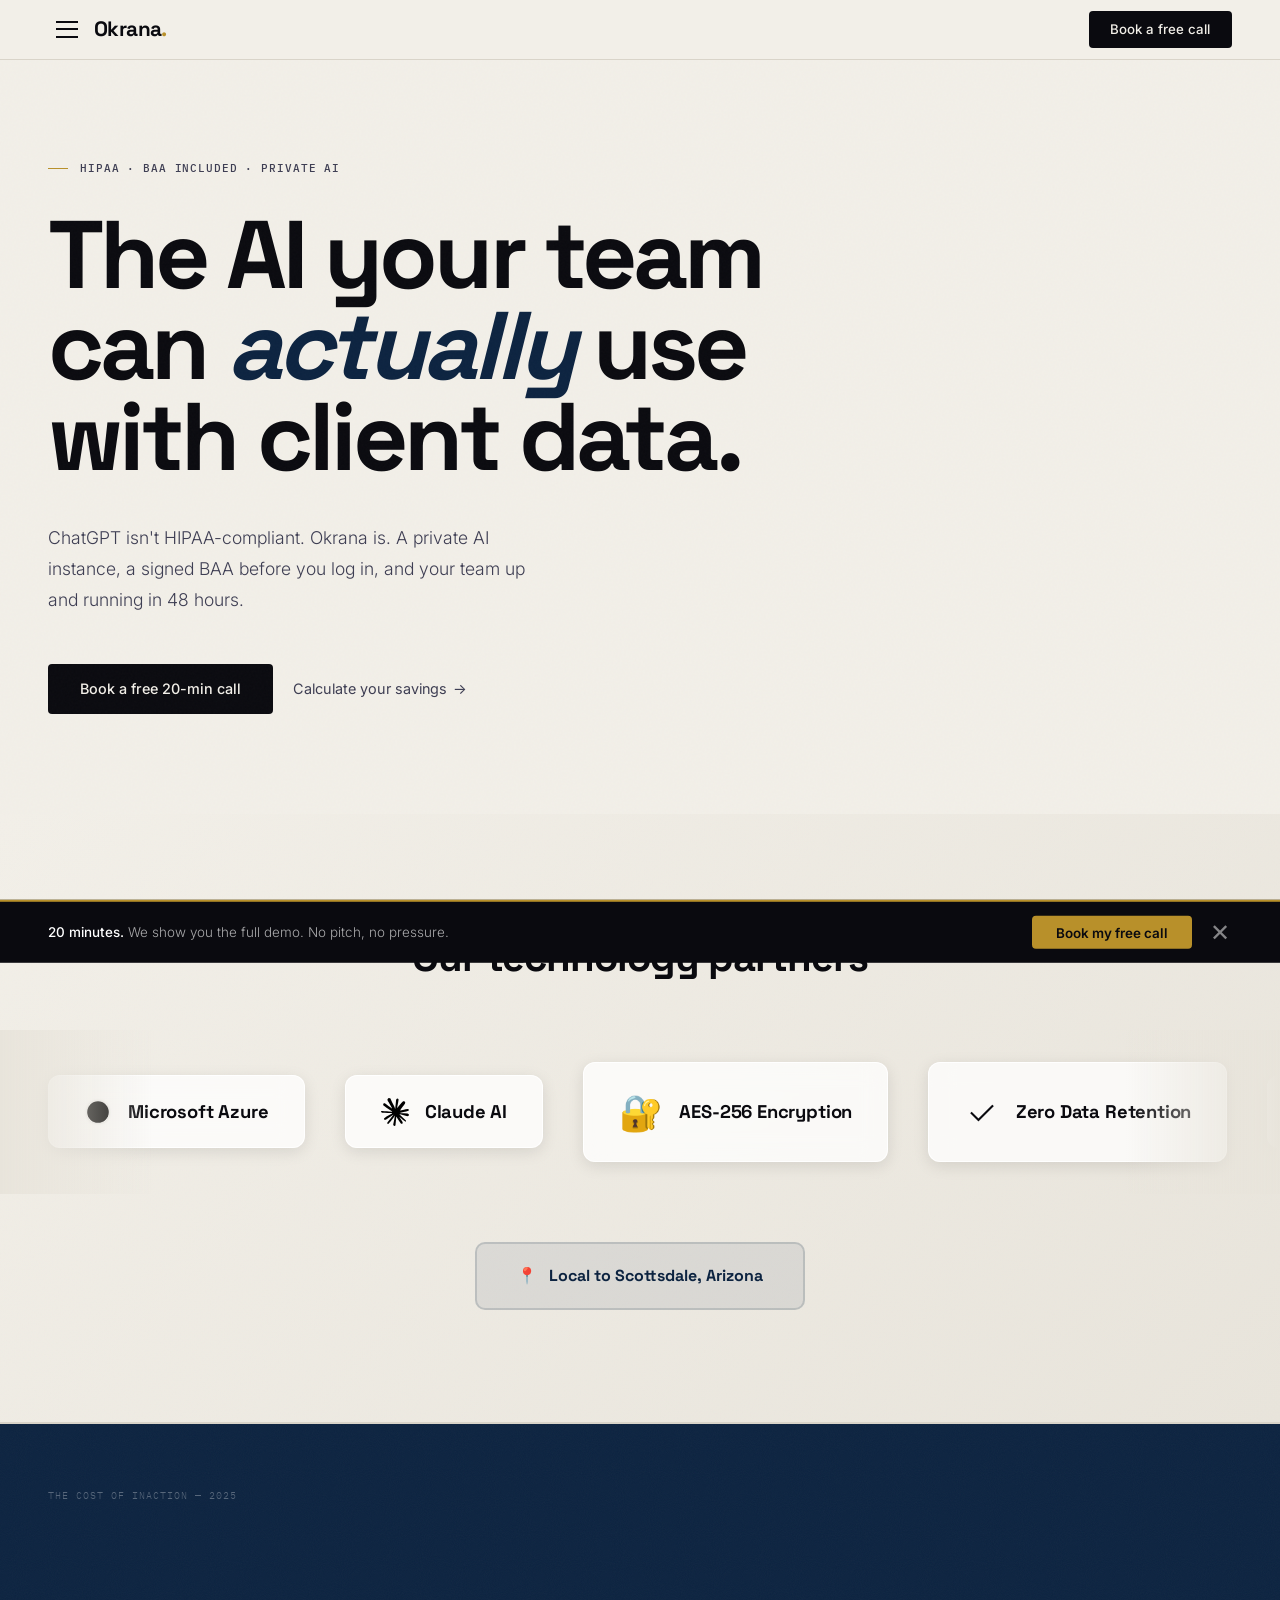
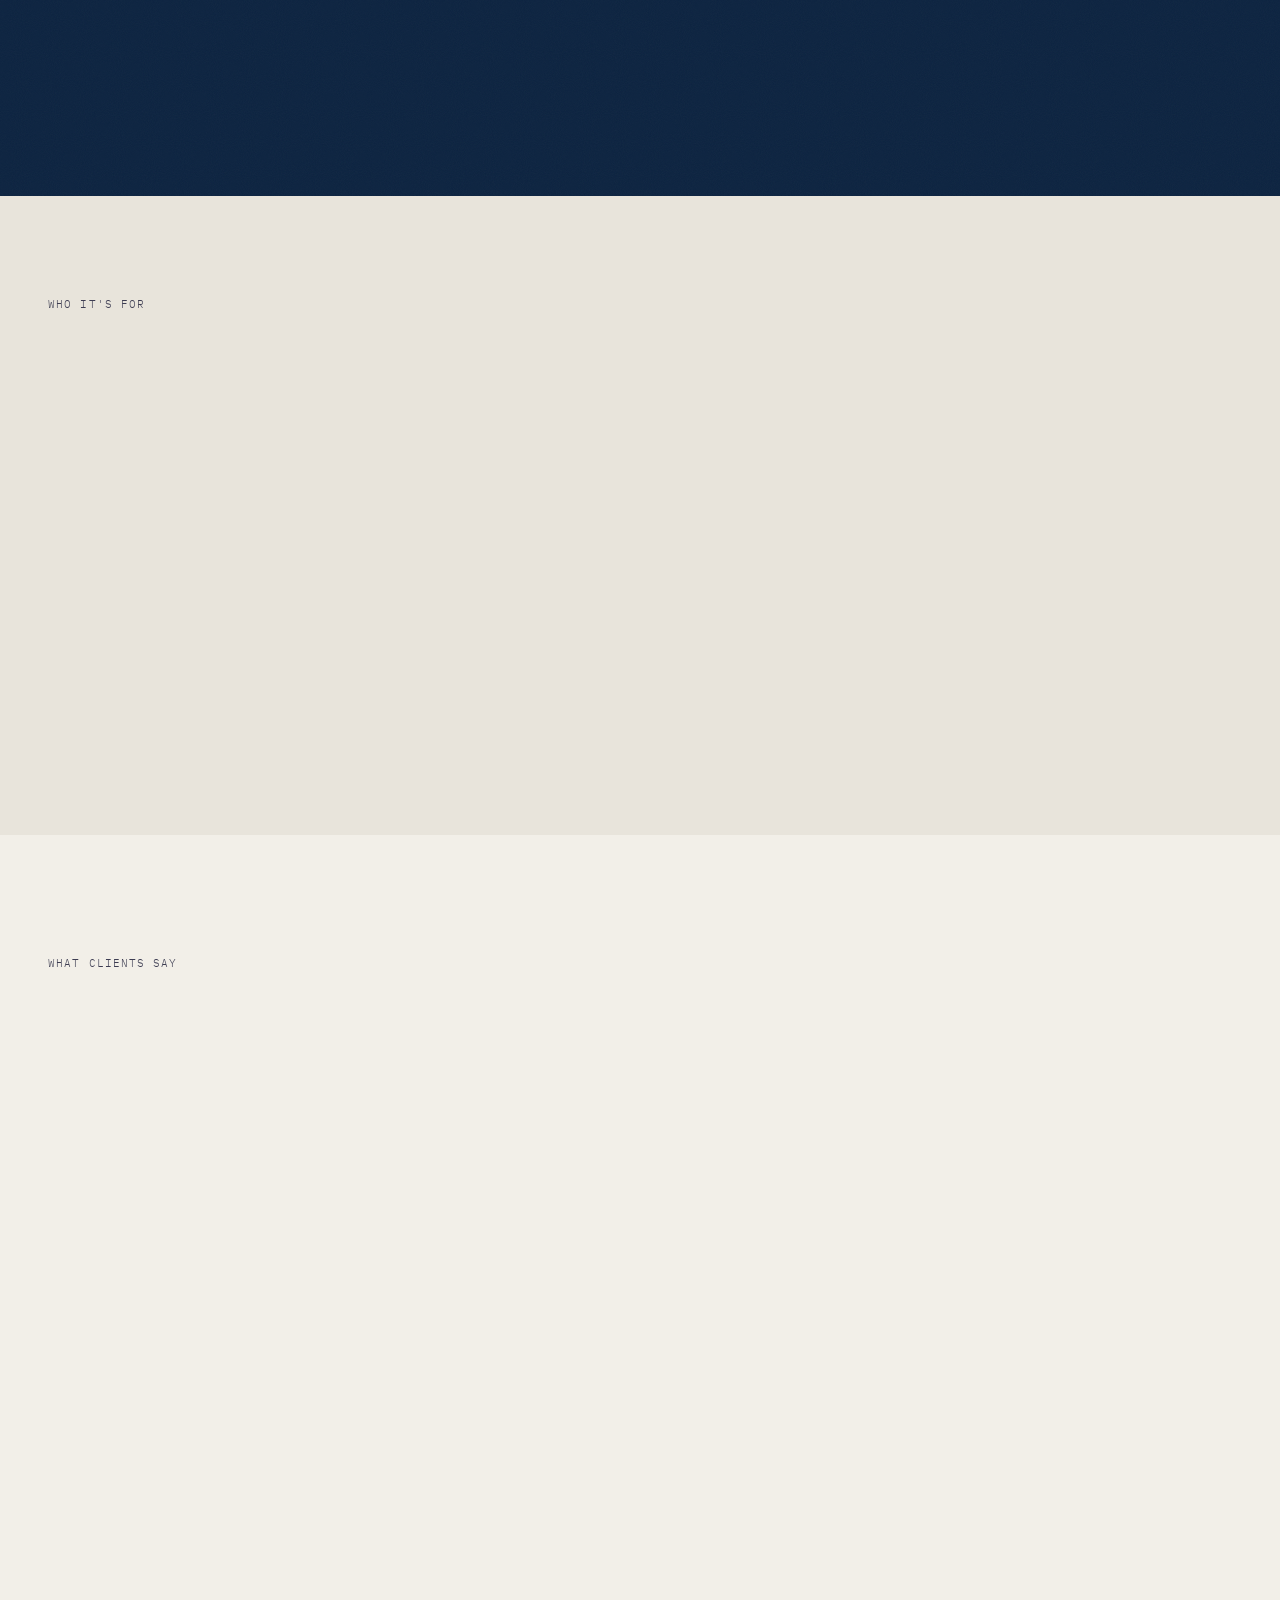
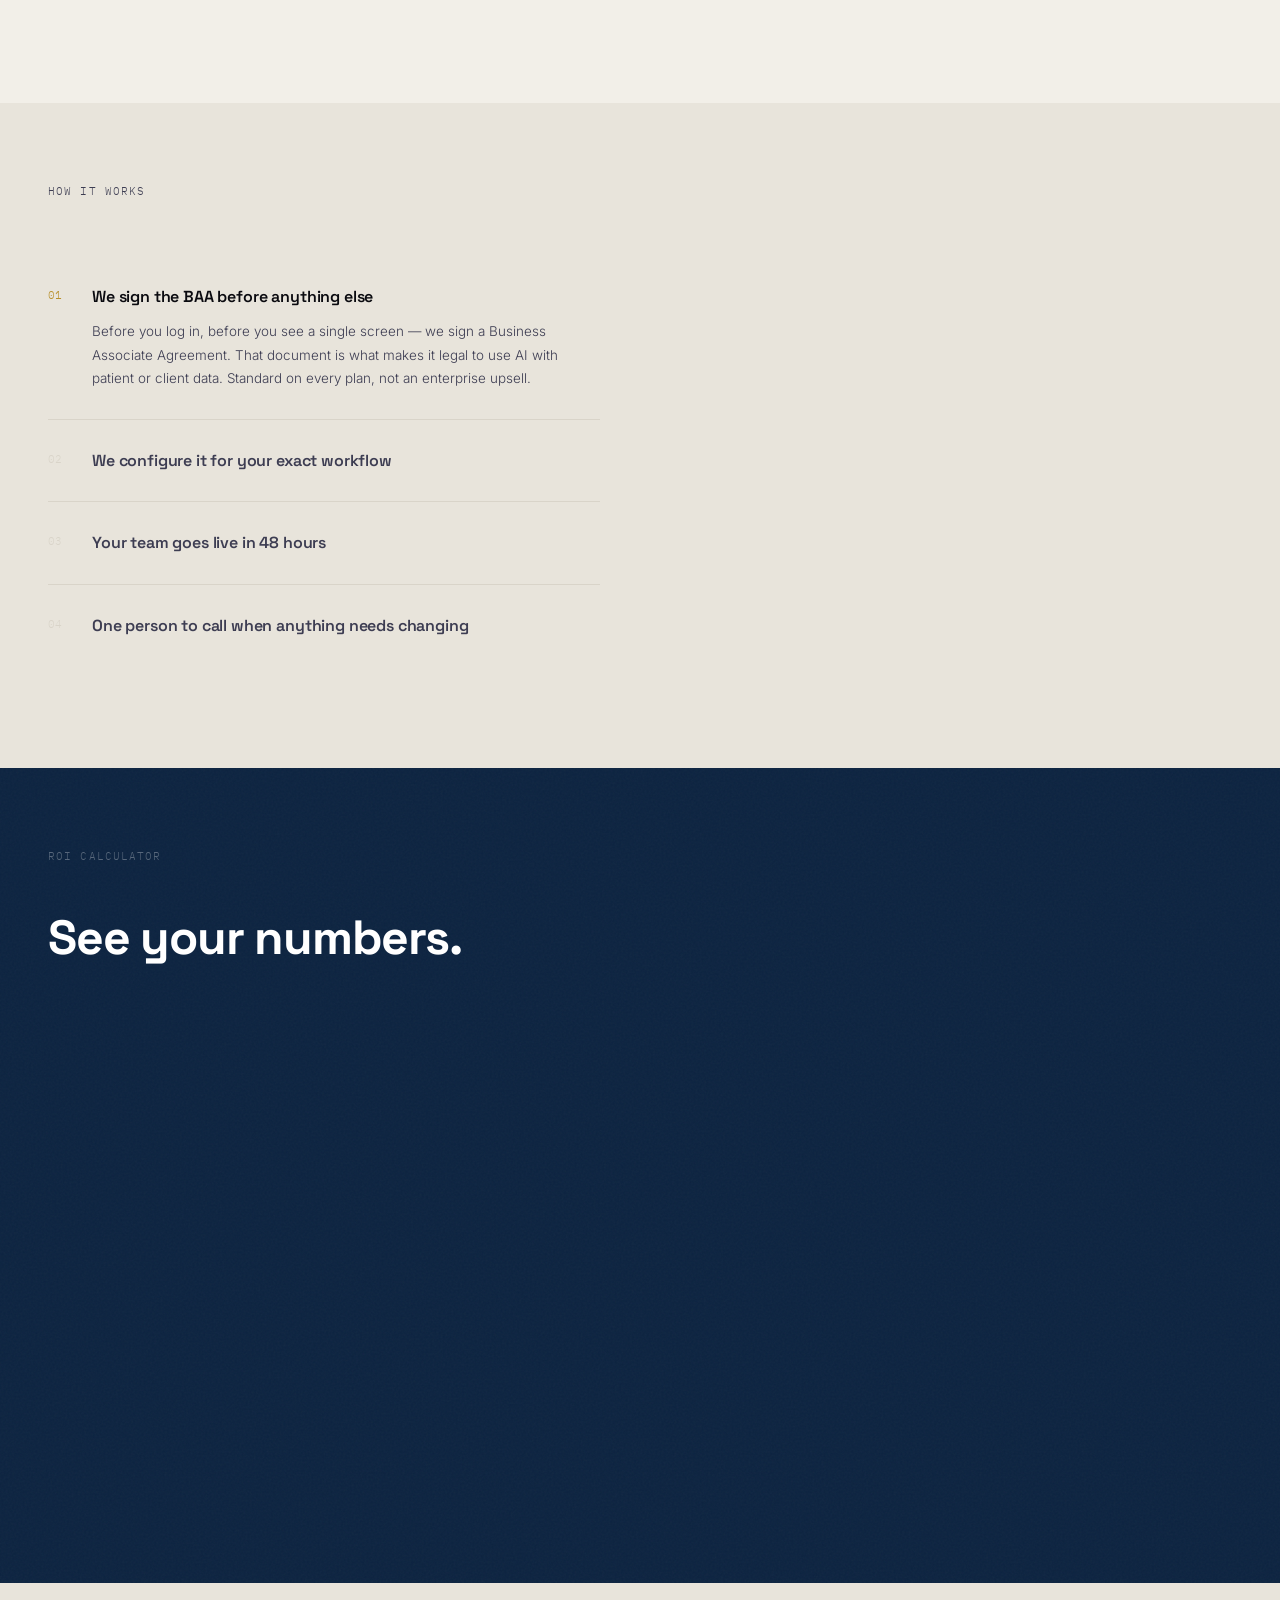
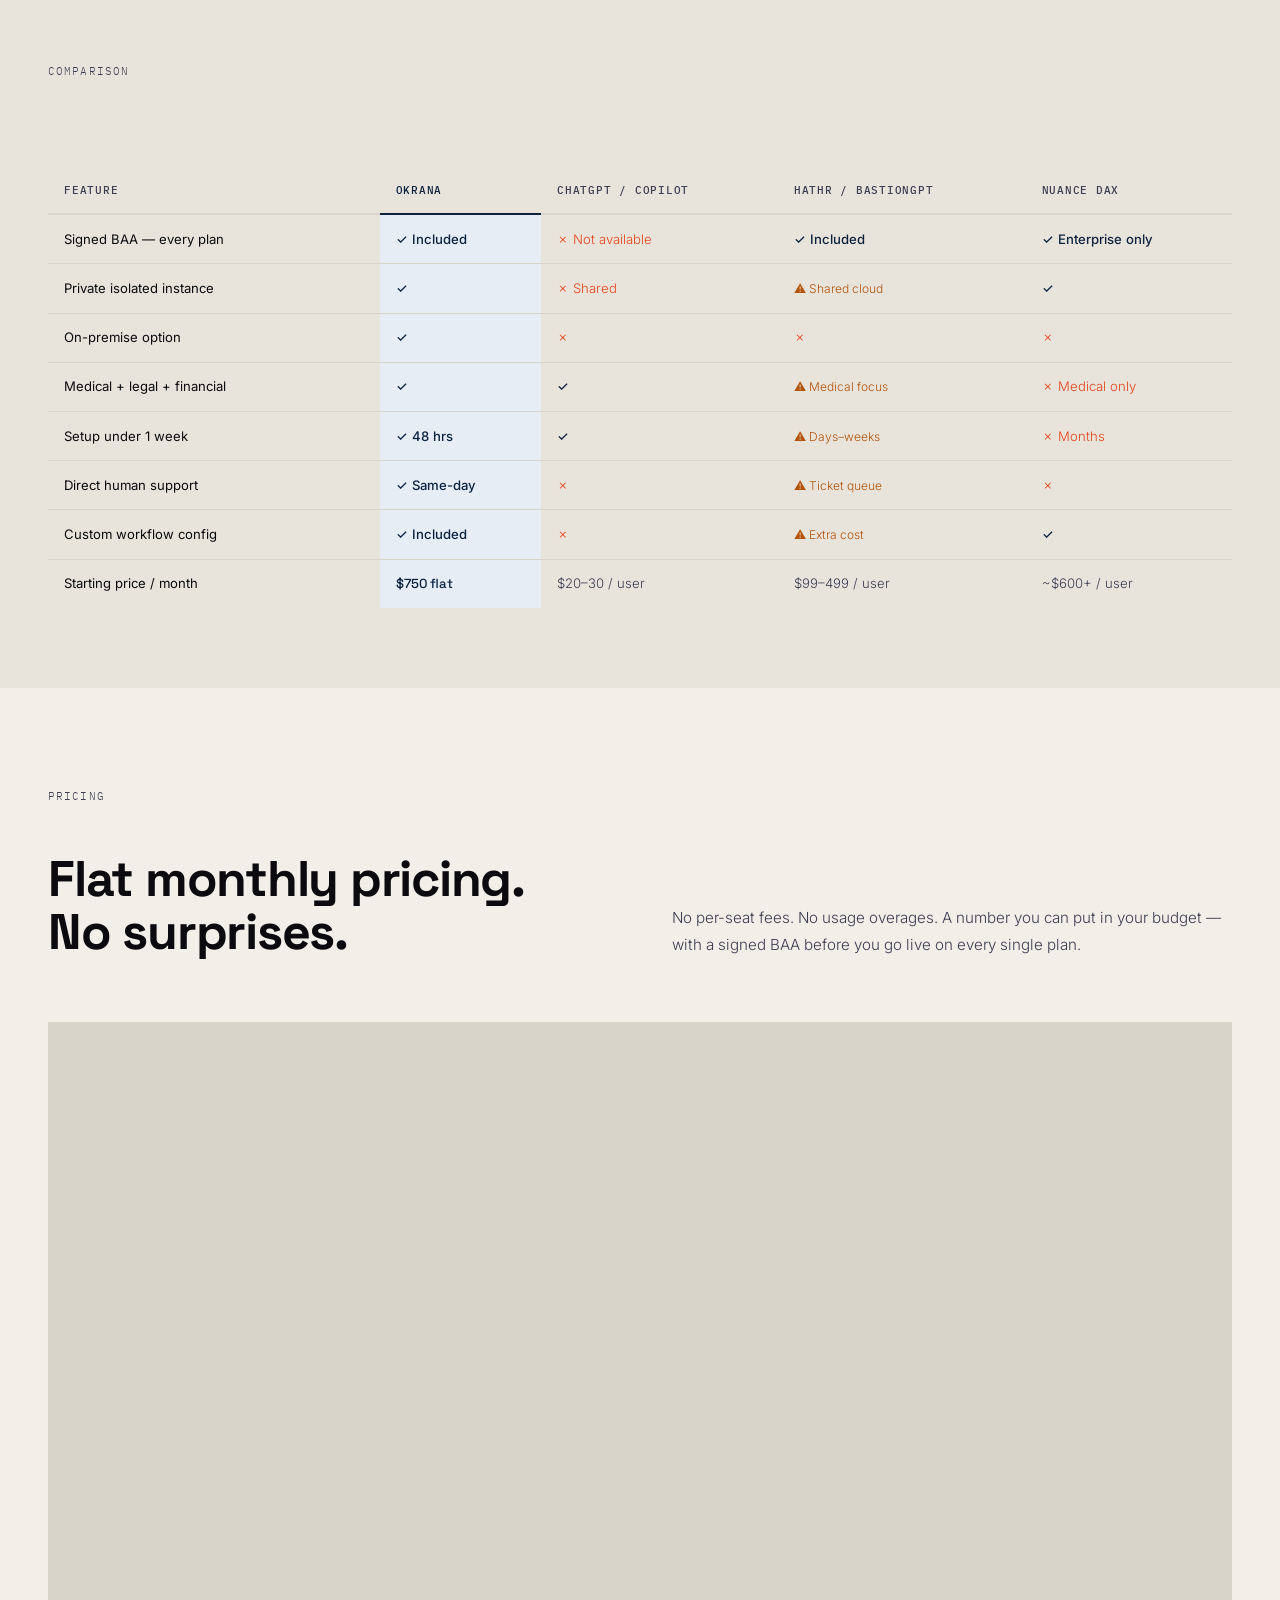
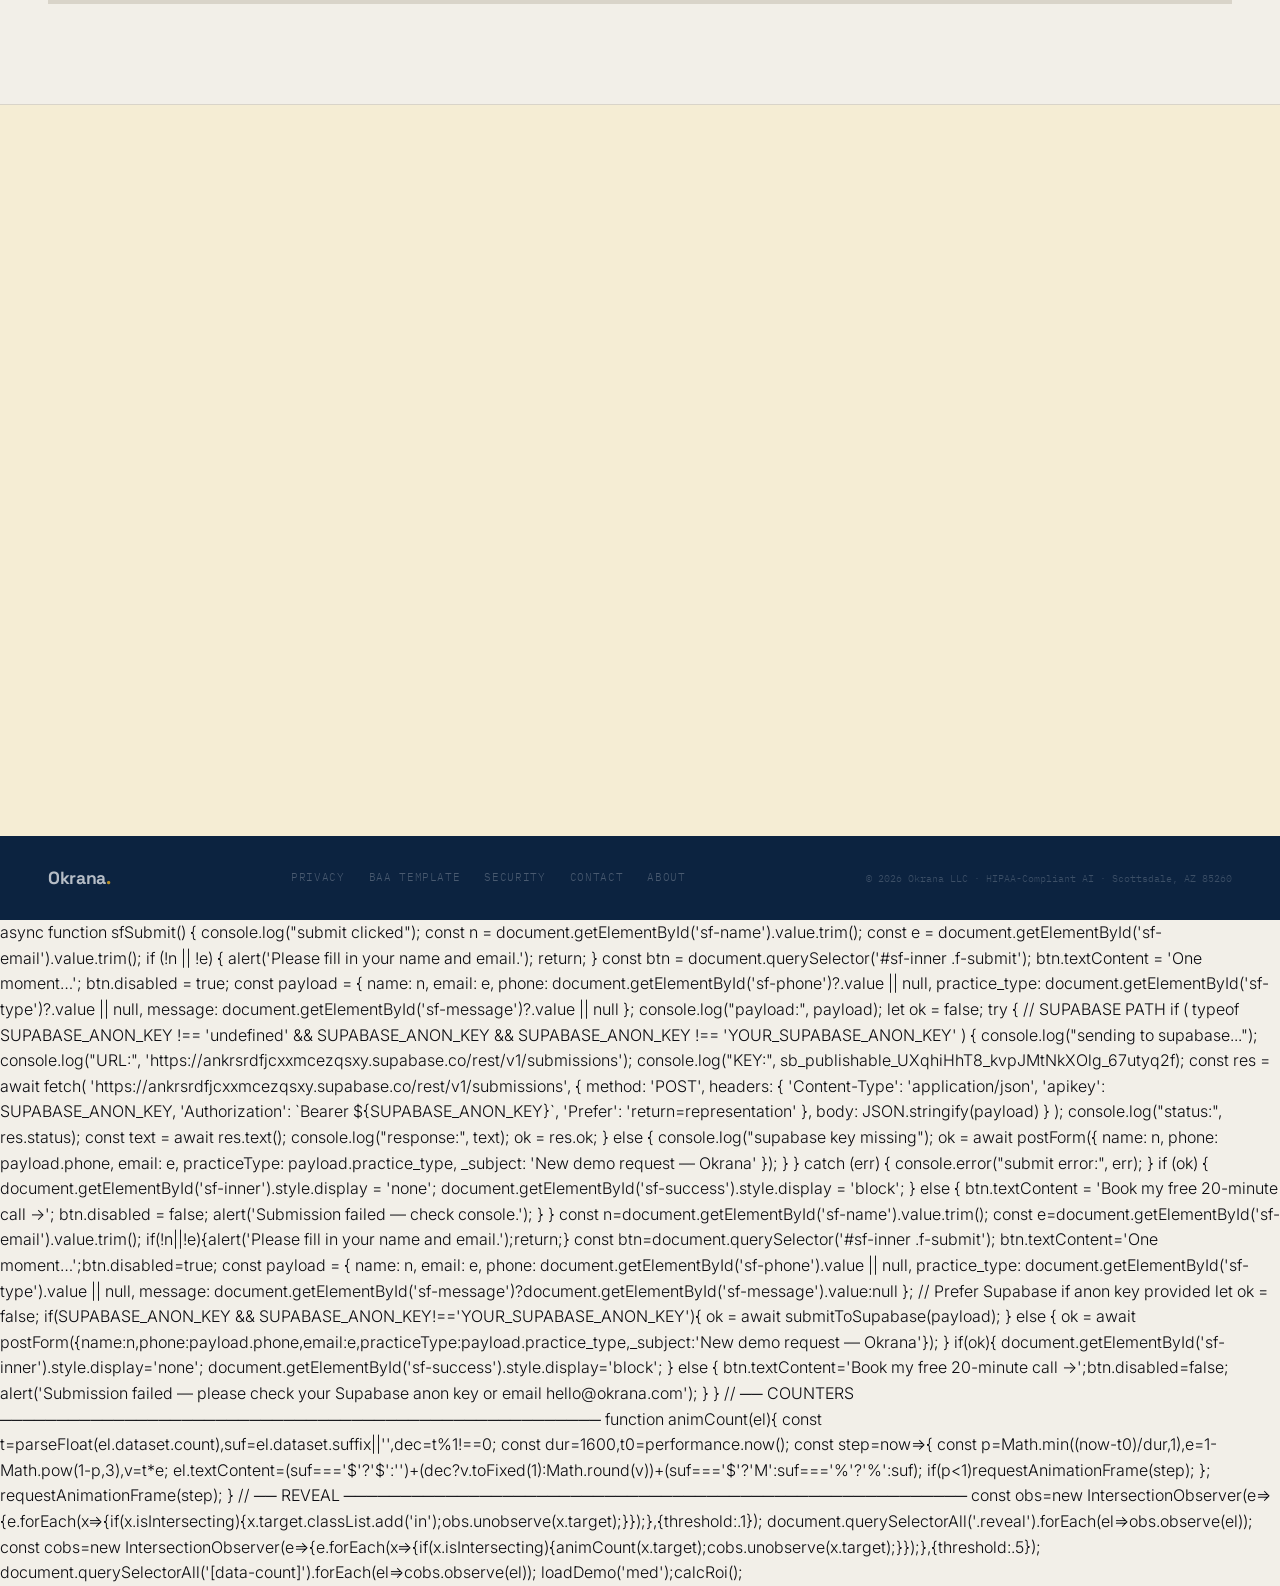
==== commit 8de63f4a: "new web" ====
--- a/index.html
+++ b/index.html
@@ -1079,7 +1079,7 @@
   try{const r=await fetch('https://formspree.io/f/'+FID,{method:'POST',headers:{'Content-Type':'application/json','Accept':'application/json'},body:JSON.stringify(d)});return r.ok;}catch(e){return false;}
 }
 
-<script>
+</script>
 async function sfSubmit() {
   console.log("submit clicked");
 
@@ -1118,6 +1118,8 @@
     ) {
 
       console.log("sending to supabase...");
+      console.log("URL:", 'https://ankrsrdfjcxxmcezqsxy.supabase.co/rest/v1/submissions');
+      console.log("KEY:", sb_publishable_UXqhiHhT8_kvpJMtNkXOlg_67utyq2f);
 
       const res = await fetch(
         'https://ankrsrdfjcxxmcezqsxy.supabase.co/rest/v1/submissions',
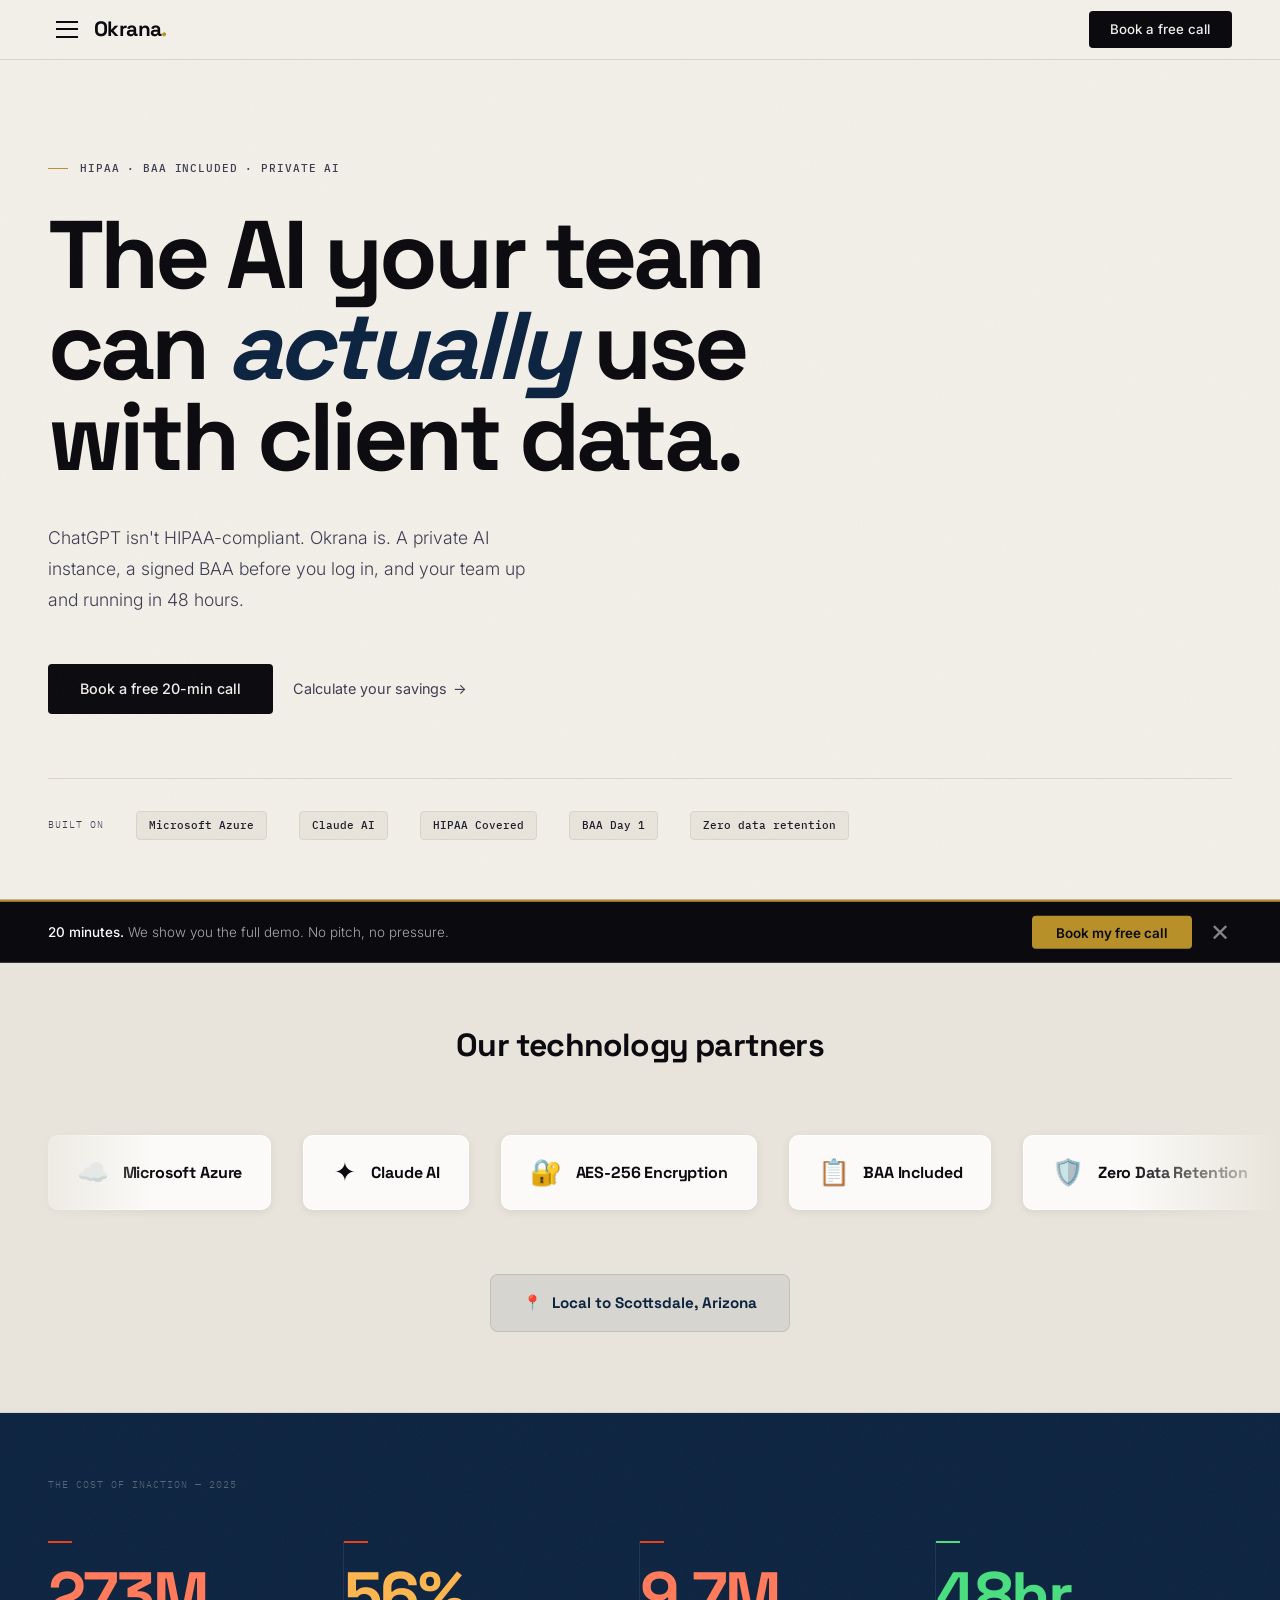
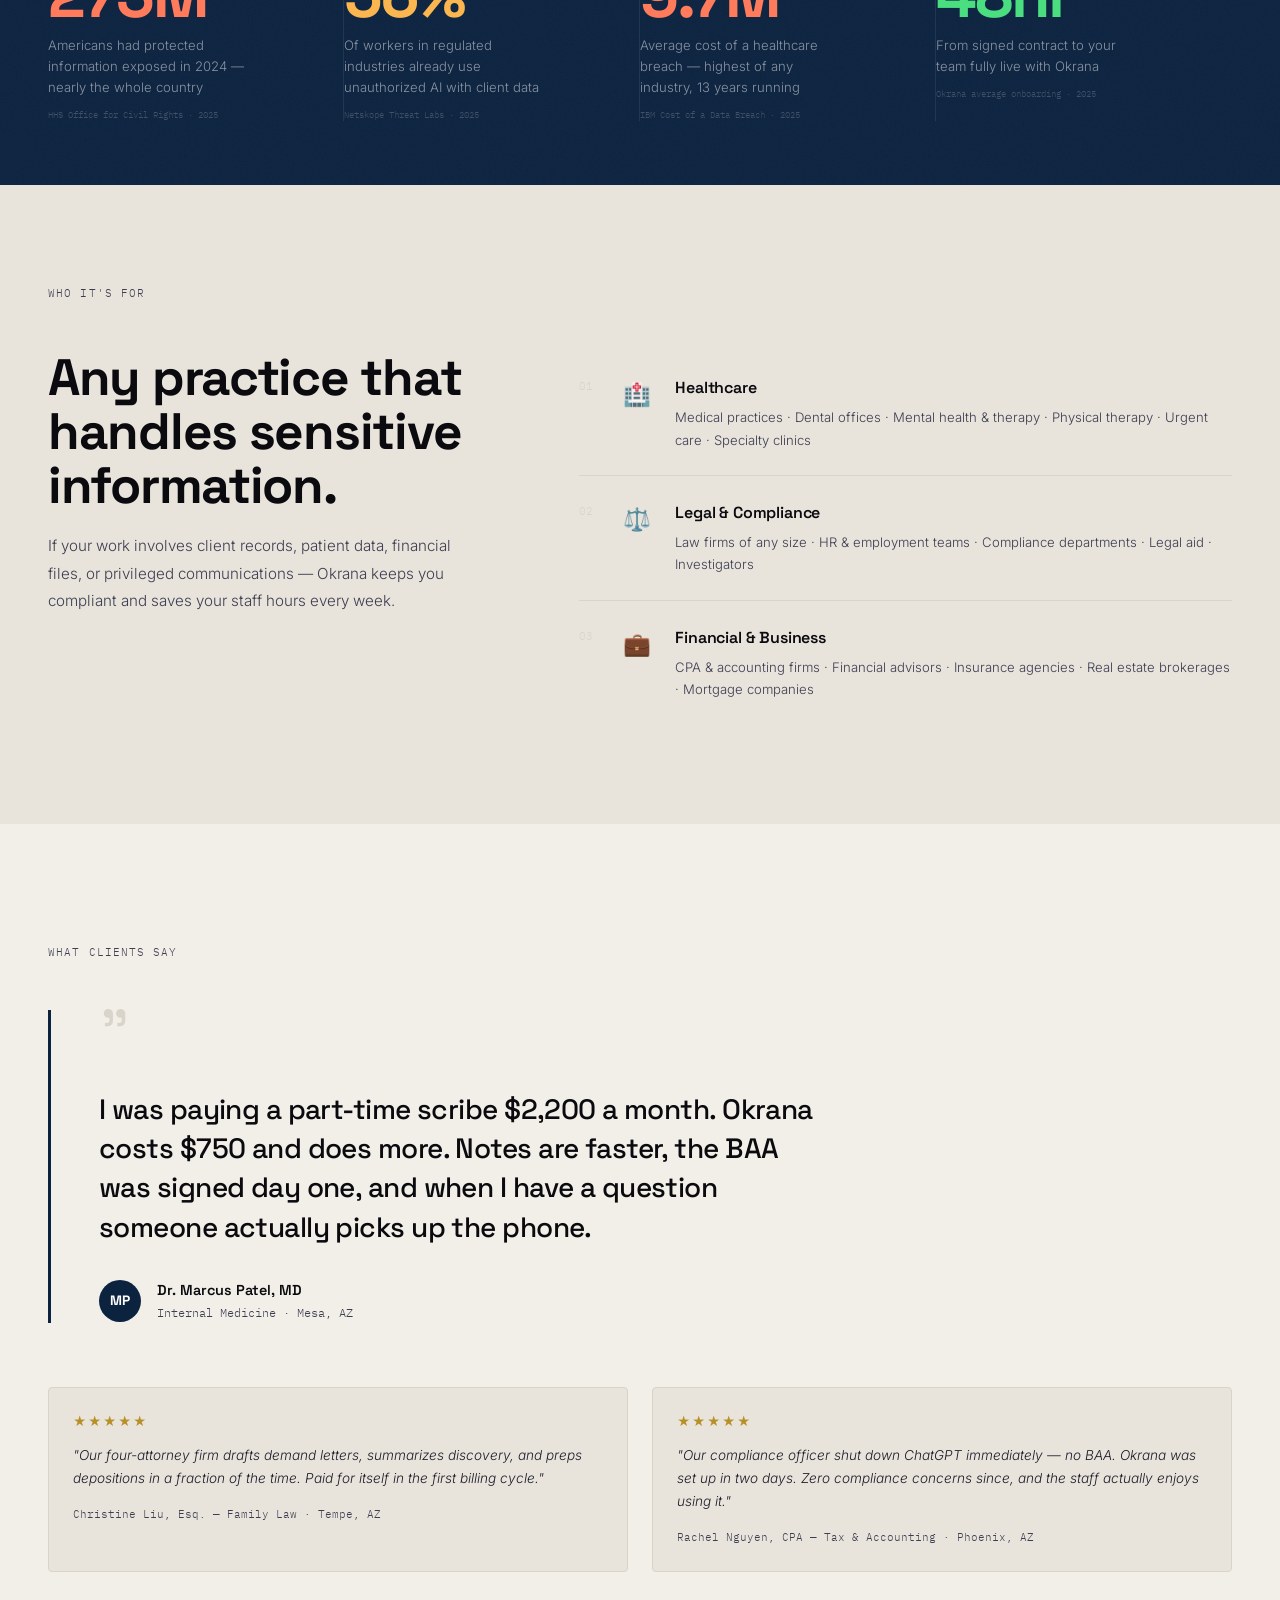
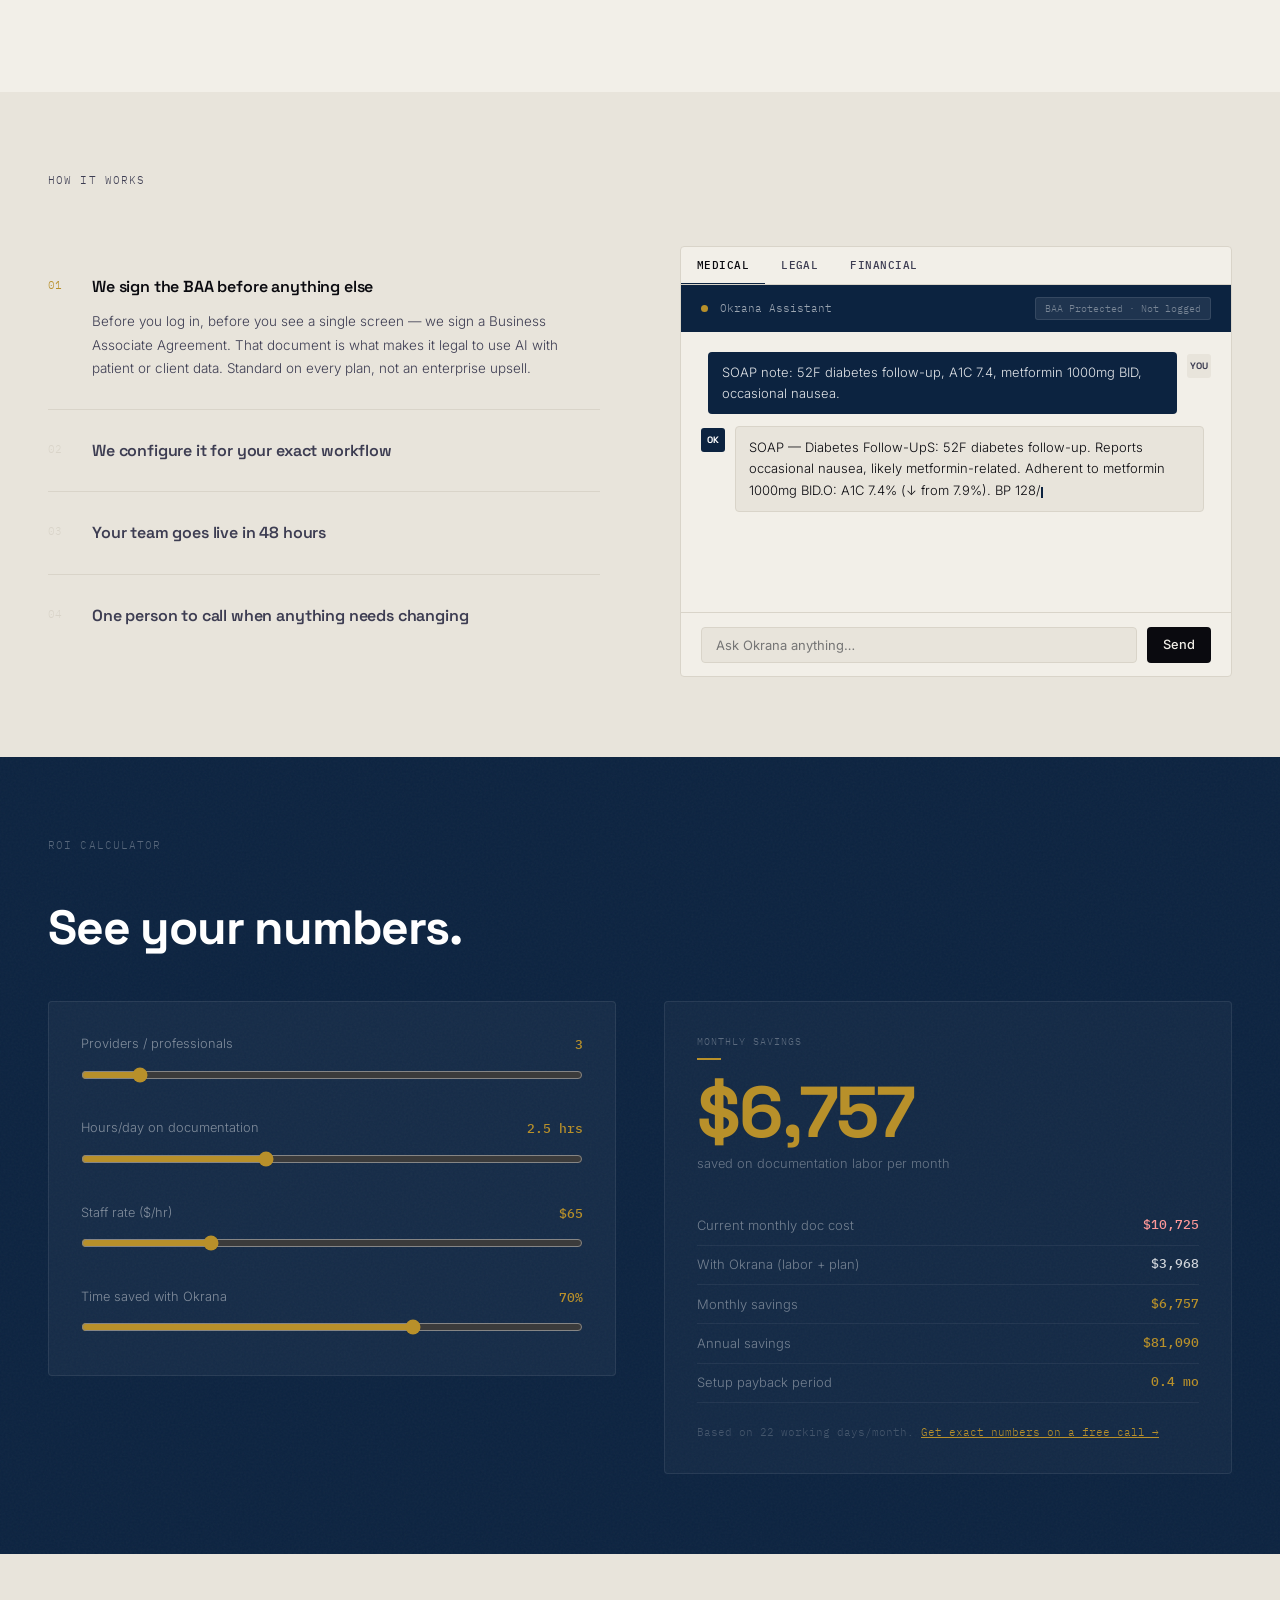
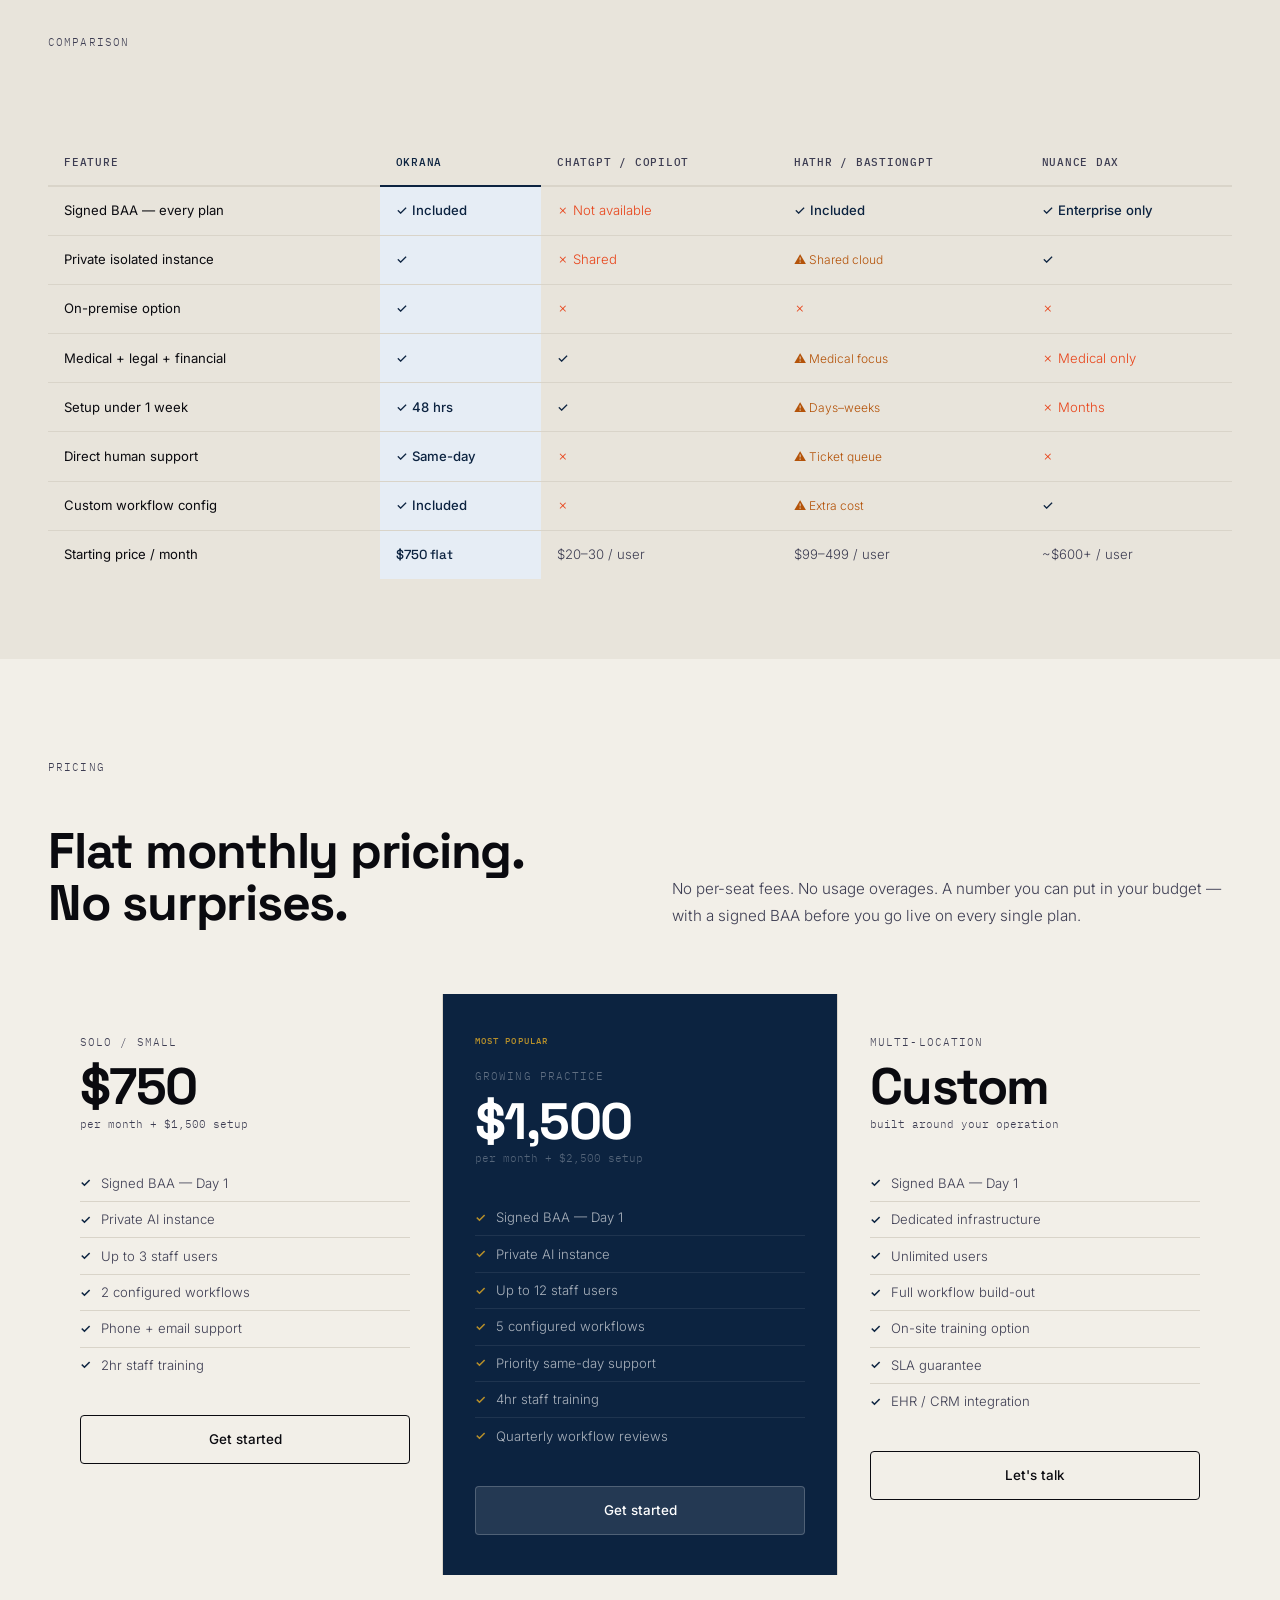
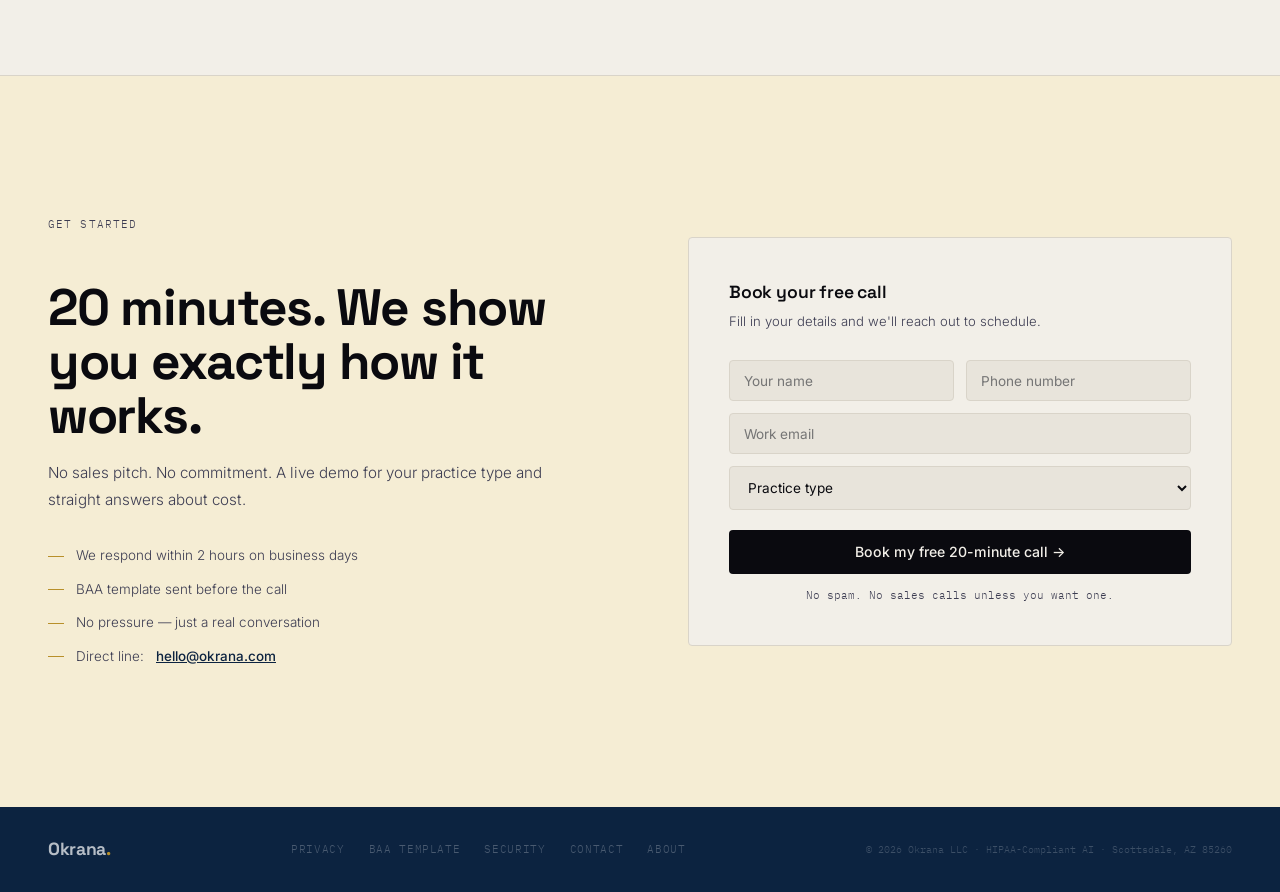
==== commit 2bd8927d: "new web" ====
--- a/index.html
+++ b/index.html
@@ -1,5 +1,5 @@
 <!DOCTYPE html>
-<!-- Updated: 05/23/2026 - Partner carousel with logo integration -->
+<!-- Updated: 05/23/2026 -->
 <html lang="en">
 <head>
 <meta charset="UTF-8"/>
@@ -14,223 +14,88 @@
 <link rel="preconnect" href="https://fonts.googleapis.com"/>
 <link rel="preconnect" href="https://fonts.gstatic.com" crossorigin/>
 <link href="https://fonts.googleapis.com/css2?family=Space+Grotesk:wght@400;500;600;700&family=Inter:wght@300;400;500&family=IBM+Plex+Mono:wght@400;500&display=swap" rel="stylesheet"/>
-
-<!-- SVG Grain filter -->
-<svg style="position:absolute;width:0;height:0" xmlns="http://www.w3.org/2000/svg">
-  <filter id="grain">
-    <feTurbulence type="fractalNoise" baseFrequency="0.65" numOctaves="3" stitchTiles="stitch"/>
-    <feColorMatrix type="saturate" values="0"/>
-    <feBlend in="SourceGraphic" mode="multiply"/>
-  </filter>
-</svg>
-
+<script type="application/ld+json">
+{"@context":"https://schema.org","@type":"ProfessionalService","name":"Okrana","url":"https://okrana.com","logo":"https://okrana.com/favicon.svg","description":"HIPAA-compliant private AI assistant for medical, legal, dental, and financial practices. Signed BAA on every plan.","email":"hello@okrana.com","address":{"@type":"PostalAddress","addressLocality":"Phoenix","addressRegion":"AZ","addressCountry":"US"},"priceRange":"$750-$1500/month","serviceType":["HIPAA Compliant AI","Healthcare AI","Legal AI"],"hasOfferCatalog":{"@type":"OfferCatalog","name":"Okrana Plans","itemListElement":[{"@type":"Offer","name":"Solo / Small Practice","price":"750","priceCurrency":"USD"},{"@type":"Offer","name":"Growing Practice","price":"1500","priceCurrency":"USD"}]}}
+</script>
 <style>
 *,*::before,*::after{box-sizing:border-box;margin:0;padding:0}
 :root{
-  --ink:#0A0A0F;
-  --ink-2:#1C1C2A;
-  --ink-3:#3D3D52;
-  --paper:#F2EFE8;
-  --paper-2:#E8E4DB;
-  --paper-3:#D9D4C9;
-  --navy:#0C2340;
-  --navy-light:#E6EDF5;
-  --gold:#B8902A;
-  --gold-light:#F5EDD4;
-  --signal:#E8441A;
-  --signal-bg:#FDF0EC;
-  --border:rgba(10,10,15,0.1);
-  --border-dark:rgba(255,255,255,0.1);
+  --ink:#0A0A0F;--ink-2:#1C1C2A;--ink-3:#3D3D52;
+  --paper:#F2EFE8;--paper-2:#E8E4DB;--paper-3:#D9D4C9;
+  --navy:#0C2340;--navy-light:#E6EDF5;
+  --gold:#B8902A;--gold-light:#F5EDD4;
+  --signal:#E8441A;--signal-bg:#FDF0EC;
+  --border:rgba(10,10,15,0.1);--border-dark:rgba(255,255,255,0.1);
   --f-display:'Space Grotesk',sans-serif;
   --f-body:'Inter',sans-serif;
   --f-mono:'IBM Plex Mono',monospace;
 }
-
 html{scroll-behavior:smooth}
 body{font-family:var(--f-body);background:var(--paper);color:var(--ink);line-height:1.6;overflow-x:hidden;font-weight:300}
 ::-webkit-scrollbar{width:4px}
 ::-webkit-scrollbar-track{background:var(--paper)}
 ::-webkit-scrollbar-thumb{background:var(--paper-3)}
 
-/* ── NAV ── */
-nav{
-  position:fixed;top:0;left:0;right:0;z-index:100;
-  display:flex;align-items:center;justify-content:space-between;
-  padding:0 3rem;height:60px;
-  background:var(--paper);
-  border-bottom:1px solid var(--paper-3);
-}
+/* NAV */
+nav{position:fixed;top:0;left:0;right:0;z-index:100;display:flex;align-items:center;justify-content:space-between;padding:0 3rem;height:60px;background:var(--paper);border-bottom:1px solid var(--paper-3);}
 .logo{font-family:var(--f-display);font-size:1.3rem;font-weight:700;color:var(--ink);text-decoration:none;letter-spacing:-0.03em}
 .logo span{color:var(--gold)}
-.nav-cta{
-  font-family:var(--f-body);font-size:.83rem;font-weight:500;
-  background:var(--ink);color:var(--paper);
-  padding:.5rem 1.35rem;border-radius:4px;
-  text-decoration:none;transition:transform .15s;
-  border:none;cursor:pointer;display:inline-block;
-}
+.nav-cta{font-family:var(--f-body);font-size:.83rem;font-weight:500;background:var(--ink);color:var(--paper);padding:.5rem 1.35rem;border-radius:4px;text-decoration:none;transition:transform .15s;border:none;cursor:pointer;display:inline-block;}
 .nav-cta:hover{transform:translateY(-1px)}
 
-/* ── HAMBURGER MENU ── */
+/* HAMBURGER */
 .hamburger{display:flex;flex-direction:column;gap:.35rem;background:none;border:none;cursor:pointer;padding:.5rem;margin-right:.5rem}
 .hamburger span{width:22px;height:2px;background:var(--ink);transition:all .3s}
 .hamburger.active span:nth-child(1){transform:rotate(45deg) translateY(10px)}
 .hamburger.active span:nth-child(2){opacity:0}
 .hamburger.active span:nth-child(3){transform:rotate(-45deg) translateY(-10px)}
-
 .dropdown-menu{display:none;position:absolute;top:60px;left:0;background:var(--paper);border-right:1px solid var(--paper-3);border-bottom:1px solid var(--paper-3);min-width:200px;flex-direction:column;z-index:99}
 .dropdown-menu.show{display:flex}
 .dropdown-menu a{padding:1rem;text-decoration:none;color:var(--ink);font-size:.9rem;border-bottom:1px solid var(--paper-3);transition:background .2s}
 .dropdown-menu a:last-child{border-bottom:none}
 .dropdown-menu a:hover{background:var(--paper-2)}
 
-@media(max-width:768px){
-  nav{padding:0 1.5rem}
-}
-
-/* ── HERO ── */
-.hero{
-  padding:160px 3rem 100px;
-  background:var(--paper);
-  position:relative;overflow:hidden;
-}
+/* HERO */
+.hero{padding:160px 3rem 100px;background:var(--paper);position:relative;overflow:hidden;}
 .hero-inner{max-width:1200px;margin:0 auto}
-.hero-tag{
-  font-family:var(--f-mono);font-size:11px;font-weight:500;
-  letter-spacing:.08em;text-transform:uppercase;
-  color:var(--ink-3);margin-bottom:2rem;
-  display:flex;align-items:center;gap:.75rem;
-}
+.hero-tag{font-family:var(--f-mono);font-size:11px;font-weight:500;letter-spacing:.08em;text-transform:uppercase;color:var(--ink-3);margin-bottom:2rem;display:flex;align-items:center;gap:.75rem;}
 .hero-tag::before{content:'';display:block;width:20px;height:1px;background:var(--gold)}
-.hero-title{
-  font-family:var(--f-display);
-  font-size:clamp(52px,7.5vw,96px);
-  font-weight:700;
-  line-height:.95;
-  letter-spacing:-0.04em;
-  color:var(--ink);
-  max-width:820px;
-  margin-bottom:2.5rem;
-}
+.hero-title{font-family:var(--f-display);font-size:clamp(52px,7.5vw,96px);font-weight:700;line-height:.95;letter-spacing:-0.04em;color:var(--ink);max-width:820px;margin-bottom:2.5rem;}
 .hero-title em{font-style:italic;color:var(--navy)}
-.hero-body{
-  font-size:1.1rem;font-weight:300;color:var(--ink-3);
-  max-width:480px;line-height:1.75;margin-bottom:3rem;
-}
+.hero-body{font-size:1.1rem;font-weight:300;color:var(--ink-3);max-width:480px;line-height:1.75;margin-bottom:3rem;}
 .hero-actions{display:flex;align-items:center;gap:1.25rem;flex-wrap:wrap}
-.btn-primary{
-  font-family:var(--f-body);font-size:.9rem;font-weight:500;
-  background:var(--ink);color:var(--paper);
-  padding:.85rem 2rem;border-radius:4px;border:none;
-  cursor:pointer;text-decoration:none;display:inline-block;
-  transition:transform .15s;
-}
+.btn-primary{font-family:var(--f-body);font-size:.9rem;font-weight:500;background:var(--ink);color:var(--paper);padding:.85rem 2rem;border-radius:4px;border:none;cursor:pointer;text-decoration:none;display:inline-block;transition:transform .15s;}
 .btn-primary:hover{transform:translateY(-1px)}
-.btn-text{
-  font-size:.9rem;font-weight:400;color:var(--ink-3);
-  text-decoration:none;display:inline-flex;align-items:center;gap:.4rem;
-  transition:color .2s;
-}
+.btn-text{font-size:.9rem;font-weight:400;color:var(--ink-3);text-decoration:none;display:inline-flex;align-items:center;gap:.4rem;transition:color .2s;}
 .btn-text:hover{color:var(--ink)}
 .btn-text::after{content:'→';transition:transform .2s}
 .btn-text:hover::after{transform:translateX(3px)}
-
-/* Hero tech row */
-.hero-tech{
-  display:flex;align-items:center;gap:2rem;flex-wrap:wrap;
-  margin-top:4rem;padding-top:2rem;
-  border-top:1px solid var(--paper-3);
-}
+.hero-tech{display:flex;align-items:center;gap:2rem;flex-wrap:wrap;margin-top:4rem;padding-top:2rem;border-top:1px solid var(--paper-3);}
 .hero-tech-label{font-family:var(--f-mono);font-size:10px;text-transform:uppercase;letter-spacing:.1em;color:var(--ink-3)}
-.tech-pill{
-  font-family:var(--f-mono);font-size:11px;font-weight:500;
-  color:var(--ink-2);background:var(--paper-2);
-  border:1px solid var(--paper-3);
-  padding:.3rem .75rem;border-radius:4px;
-}
-
-/* Grain on hero */
-.hero::after{
-  content:'';position:absolute;inset:0;
-  background-image:url("data:image/svg+xml,%3Csvg viewBox='0 0 512 512' xmlns='http://www.w3.org/2000/svg'%3E%3Cfilter id='n'%3E%3CfeTurbulence type='fractalNoise' baseFrequency='0.75' numOctaves='4' stitchTiles='stitch'/%3E%3C/filter%3E%3Crect width='100%25' height='100%25' filter='url(%23n)' opacity='1'/%3E%3C/svg%3E");
-  opacity:.025;pointer-events:none;
-}
-
-/* ── PARTNERS BAR ── */
-.partners{
-  padding:7rem 3rem;background:linear-gradient(135deg,var(--paper) 0%,var(--paper-2) 100%);
-  border-bottom:2px solid var(--paper-3);
-  text-align:center;position:relative;overflow:hidden;
-}
-.partners::before{
-  content:'';position:absolute;inset:0;
-  background-image:url("data:image/svg+xml,%3Csvg viewBox='0 0 512 512' xmlns='http://www.w3.org/2000/svg'%3E%3Cfilter id='n'%3E%3CfeTurbulence type='fractalNoise' baseFrequency='0.75' numOctaves='4' stitchTiles='stitch'/%3E%3C/filter%3E%3Crect width='100%25' height='100%25' filter='url(%23n)' opacity='1'/%3E%3C/svg%3E");
-  opacity:.015;pointer-events:none;
-}
-.partners-inner{max-width:100%;margin:0 auto;position:relative;z-index:1}
-.partners-label{
-  font-family:var(--f-display);font-size:clamp(26px,4.5vw,40px);
-  font-weight:700;letter-spacing:-0.025em;
-  color:var(--ink);margin-bottom:2.5rem;
-}
-.partners-scroll{
-  position:relative;overflow:hidden;margin:2rem -3rem 0;
-}
-.partners-scroll::before,
-.partners-scroll::after{
-  content:'';position:absolute;top:0;width:12%;height:100%;z-index:10;pointer-events:none;
-}
+.tech-pill{font-family:var(--f-mono);font-size:11px;font-weight:500;color:var(--ink-2);background:var(--paper-2);border:1px solid var(--paper-3);padding:.3rem .75rem;border-radius:4px;}
+.hero::after{content:'';position:absolute;inset:0;background-image:url("data:image/svg+xml,%3Csvg viewBox='0 0 512 512' xmlns='http://www.w3.org/2000/svg'%3E%3Cfilter id='n'%3E%3CfeTurbulence type='fractalNoise' baseFrequency='0.75' numOctaves='4' stitchTiles='stitch'/%3E%3C/filter%3E%3Crect width='100%25' height='100%25' filter='url(%23n)' opacity='1'/%3E%3C/svg%3E");opacity:.025;pointer-events:none;}
+
+/* PARTNERS */
+.partners{padding:5rem 3rem;background:var(--paper-2);border-bottom:1px solid var(--paper-3);text-align:center;position:relative;overflow:hidden;}
+.partners-inner{max-width:1200px;margin:0 auto;position:relative;z-index:1}
+.partners-label{font-family:var(--f-display);font-size:clamp(22px,3vw,32px);font-weight:700;letter-spacing:-0.025em;color:var(--ink);margin-bottom:2.5rem;}
+.partners-scroll{position:relative;overflow:hidden;margin:0 -3rem;}
+.partners-scroll::before,.partners-scroll::after{content:'';position:absolute;top:0;width:12%;height:100%;z-index:10;pointer-events:none;}
 .partners-scroll::before{left:0;background:linear-gradient(to right,var(--paper-2),transparent)}
 .partners-scroll::after{right:0;background:linear-gradient(to left,var(--paper-2),transparent)}
-.partners-track{
-  display:flex;align-items:center;gap:2.5rem;padding:2rem 3rem;
-  animation:scroll-partners 35s linear infinite;
-}
-@keyframes scroll-partners{
-  0%{transform:translateX(0)}
-  100%{transform:translateX(-50%)}
-}
+.partners-track{display:flex;align-items:center;gap:2rem;padding:1.5rem 3rem;animation:scroll-partners 35s linear infinite;}
+@keyframes scroll-partners{0%{transform:translateX(0)}100%{transform:translateX(-50%)}}
 .partners-track:hover{animation-play-state:paused}
-.partner-badge{
-  display:inline-flex;align-items:center;gap:1rem;
-  background:rgba(255,255,255,.75);backdrop-filter:blur(12px);
-  padding:1.3rem 2.2rem;border-radius:12px;
-  border:1px solid rgba(255,255,255,.9);
-  transition:all .3s ease;flex-shrink:0;min-width:fit-content;
-  box-shadow:0 4px 16px rgba(0,0,0,.1);
-}
-.partner-badge:hover{
-  background:rgba(255,255,255,.95);
-  transform:scale(1.1) translateY(-6px);
-  box-shadow:0 20px 48px rgba(0,0,0,.18);
-}
-.partner-icon{
-  font-size:2.2rem;display:flex;align-items:center;min-width:2.2rem;justify-content:center;
-}
-.partner-logo{
-  height:28px;width:auto;object-fit:contain;filter:brightness(0) saturate(100%);
-}
-.partner-logo.azure{
-  filter:brightness(0) saturate(100%);
-}
-.partner-name{
-  font-family:var(--f-display);font-size:1.15rem;font-weight:700;
-  color:var(--ink);letter-spacing:-0.01em;white-space:nowrap;
-}
-.partners-location{
-  font-family:var(--f-display);font-size:1rem;font-weight:600;color:var(--navy);
-  display:inline-flex;align-items:center;gap:.8rem;margin-top:3rem;
-  padding:1.2rem 2.5rem;background:rgba(12,35,64,.075);
-  border-radius:10px;border:2px solid rgba(12,35,64,.15);
-}
-
-/* ── STATS ── */
+.partner-badge{display:inline-flex;align-items:center;gap:.85rem;background:rgba(255,255,255,.8);padding:1rem 1.75rem;border-radius:10px;border:1px solid rgba(255,255,255,.9);transition:all .25s ease;flex-shrink:0;box-shadow:0 2px 10px rgba(0,0,0,.07);}
+.partner-badge:hover{background:#fff;transform:translateY(-4px);box-shadow:0 10px 30px rgba(0,0,0,.12);}
+.partner-icon{font-size:1.6rem;display:flex;align-items:center;min-width:1.6rem;justify-content:center;}
+.partner-logo{height:24px;width:auto;object-fit:contain;}
+.partner-name{font-family:var(--f-display);font-size:1rem;font-weight:700;color:var(--ink);letter-spacing:-0.01em;white-space:nowrap;}
+.partners-location{font-family:var(--f-display);font-size:.95rem;font-weight:600;color:var(--navy);display:inline-flex;align-items:center;gap:.6rem;margin-top:2.5rem;padding:1rem 2rem;background:rgba(12,35,64,.07);border-radius:8px;border:1.5px solid rgba(12,35,64,.12);}
+
+/* STATS */
 .stats{background:var(--navy);padding:64px 3rem;position:relative;overflow:hidden}
-.stats::after{
-  content:'';position:absolute;inset:0;
-  background-image:url("data:image/svg+xml,%3Csvg viewBox='0 0 512 512' xmlns='http://www.w3.org/2000/svg'%3E%3Cfilter id='n'%3E%3CfeTurbulence type='fractalNoise' baseFrequency='0.75' numOctaves='4' stitchTiles='stitch'/%3E%3C/filter%3E%3Crect width='100%25' height='100%25' filter='url(%23n)' opacity='1'/%3E%3C/svg%3E");
-  opacity:.04;pointer-events:none;
-}
+.stats::after{content:'';position:absolute;inset:0;background-image:url("data:image/svg+xml,%3Csvg viewBox='0 0 512 512' xmlns='http://www.w3.org/2000/svg'%3E%3Cfilter id='n'%3E%3CfeTurbulence type='fractalNoise' baseFrequency='0.75' numOctaves='4' stitchTiles='stitch'/%3E%3C/filter%3E%3Crect width='100%25' height='100%25' filter='url(%23n)' opacity='1'/%3E%3C/svg%3E");opacity:.04;pointer-events:none;}
 .stats-inner{max-width:1200px;margin:0 auto;position:relative;z-index:1}
 .stats-label{font-family:var(--f-mono);font-size:10px;text-transform:uppercase;letter-spacing:.1em;color:rgba(255,255,255,.3);margin-bottom:3rem}
 .stats-row{display:grid;grid-template-columns:repeat(4,1fr);gap:0}
@@ -239,121 +104,62 @@
 .stat:last-child{border-right:none}
 .stat-rule{width:24px;height:2px;background:var(--signal);margin-bottom:1.25rem}
 .stat:last-child .stat-rule{background:#4ADE80}
-.stat-num{
-  font-family:var(--f-display);font-size:clamp(42px,5vw,68px);
-  font-weight:700;line-height:1;letter-spacing:-0.03em;
-  color:#fff;margin-bottom:.5rem;
-}
+.stat-num{font-family:var(--f-display);font-size:clamp(42px,5vw,68px);font-weight:700;line-height:1;letter-spacing:-0.03em;color:#fff;margin-bottom:.5rem;}
 .stat-num.signal{color:#FF7B5C}
 .stat-num.amber{color:#FBB650}
 .stat-num.green{color:#4ADE80}
 .stat-desc{font-size:.82rem;color:rgba(255,255,255,.5);line-height:1.6;font-weight:300;max-width:200px}
 .stat-source{font-family:var(--f-mono);font-size:9px;color:rgba(255,255,255,.2);margin-top:.6rem;line-height:1.5}
 
-/* ── WHO ── */
+/* WHO */
 .who{padding:100px 3rem;background:var(--paper-2)}
 .who-inner{max-width:1200px;margin:0 auto}
 .section-label{font-family:var(--f-mono);font-size:11px;text-transform:uppercase;letter-spacing:.1em;color:var(--ink-3);margin-bottom:3rem}
 .who-layout{display:grid;grid-template-columns:2fr 3fr;gap:6rem;align-items:start}
-.who-left h2{
-  font-family:var(--f-display);font-size:clamp(36px,4vw,52px);
-  font-weight:700;line-height:1.05;letter-spacing:-0.025em;
-  color:var(--ink);margin-bottom:1.25rem;
-}
+.who-left h2{font-family:var(--f-display);font-size:clamp(36px,4vw,52px);font-weight:700;line-height:1.05;letter-spacing:-0.025em;color:var(--ink);margin-bottom:1.25rem;}
 .who-left p{font-size:.95rem;color:var(--ink-3);line-height:1.8;font-weight:300}
 .who-items{display:flex;flex-direction:column;gap:0}
-.who-item{
-  display:flex;align-items:flex-start;gap:1.5rem;
-  padding:1.5rem 0;border-bottom:1px solid var(--paper-3);
-}
+.who-item{display:flex;align-items:flex-start;gap:1.5rem;padding:1.5rem 0;border-bottom:1px solid var(--paper-3);}
 .who-item:last-child{border-bottom:none}
 .who-num{font-family:var(--f-mono);font-size:11px;color:var(--paper-3);margin-top:3px;flex-shrink:0;width:20px}
 .who-icon{font-size:1.4rem;flex-shrink:0;margin-top:1px}
 .who-name{font-family:var(--f-display);font-size:1rem;font-weight:600;color:var(--ink);margin-bottom:.35rem;letter-spacing:-0.01em}
 .who-examples{font-size:.82rem;color:var(--ink-3);line-height:1.7;font-weight:300}
 
-/* ── PULL QUOTE TESTIMONIAL ── */
+/* QUOTE */
 .quote-section{padding:120px 3rem;background:var(--paper)}
 .quote-inner{max-width:1200px;margin:0 auto}
-.quote-wrap{
-  border-left:3px solid var(--navy);
-  padding-left:3rem;
-  max-width:780px;
-}
-.quote-mark{
-  font-family:var(--f-display);font-size:80px;line-height:.7;
-  color:var(--paper-3);margin-bottom:1.5rem;display:block;
-}
-.quote-text{
-  font-family:var(--f-display);font-size:clamp(20px,2.5vw,28px);
-  font-weight:500;line-height:1.4;letter-spacing:-0.02em;
-  color:var(--ink);margin-bottom:2rem;
-}
+.quote-wrap{border-left:3px solid var(--navy);padding-left:3rem;max-width:780px;}
+.quote-mark{font-family:var(--f-display);font-size:80px;line-height:.7;color:var(--paper-3);margin-bottom:1.5rem;display:block;}
+.quote-text{font-family:var(--f-display);font-size:clamp(20px,2.5vw,28px);font-weight:500;line-height:1.4;letter-spacing:-0.02em;color:var(--ink);margin-bottom:2rem;}
 .quote-author{display:flex;align-items:center;gap:1rem}
-.quote-av{
-  width:42px;height:42px;border-radius:50%;
-  background:var(--navy);color:#fff;
-  font-family:var(--f-display);font-size:.85rem;font-weight:700;
-  display:flex;align-items:center;justify-content:center;flex-shrink:0;
-}
+.quote-av{width:42px;height:42px;border-radius:50%;background:var(--navy);color:#fff;font-family:var(--f-display);font-size:.85rem;font-weight:700;display:flex;align-items:center;justify-content:center;flex-shrink:0;}
 .quote-name{font-family:var(--f-display);font-size:.9rem;font-weight:600;color:var(--ink)}
 .quote-role{font-family:var(--f-mono);font-size:.72rem;color:var(--ink-3);margin-top:.15rem}
-.quote-more{
-  display:grid;grid-template-columns:1fr 1fr;gap:1.5rem;
-  margin-top:4rem;
-}
-.mini-quote{
-  background:var(--paper-2);border:1px solid var(--paper-3);
-  border-radius:4px;padding:1.5rem;
-}
+.quote-more{display:grid;grid-template-columns:1fr 1fr;gap:1.5rem;margin-top:4rem;}
+.mini-quote{background:var(--paper-2);border:1px solid var(--paper-3);border-radius:4px;padding:1.5rem;}
 .mini-stars{color:var(--gold);font-size:.8rem;letter-spacing:2px;margin-bottom:.75rem}
 .mini-text{font-size:.85rem;color:var(--ink-2);line-height:1.7;font-style:italic;margin-bottom:1rem}
 .mini-author{font-family:var(--f-mono);font-size:.7rem;color:var(--ink-3)}
 
-/* ── HOW IT WORKS ── */
+/* HOW */
 .how{padding:80px 3rem;background:var(--paper-2)}
 .how-inner{max-width:1200px;margin:0 auto}
 .how-grid{display:grid;grid-template-columns:1fr 1fr;gap:5rem;align-items:start;margin-top:3.5rem}
 .step-list{display:flex;flex-direction:column;gap:0}
-.step{
-  display:grid;grid-template-columns:auto 1fr;gap:1.5rem;
-  padding:1.75rem 0;border-bottom:1px solid var(--paper-3);
-  cursor:pointer;
-}
+.step{display:grid;grid-template-columns:auto 1fr;gap:1.5rem;padding:1.75rem 0;border-bottom:1px solid var(--paper-3);cursor:pointer;}
 .step:last-child{border-bottom:none}
-.step-num{
-  font-family:var(--f-mono);font-size:11px;color:var(--paper-3);
-  width:20px;margin-top:3px;transition:color .2s;
-}
+.step-num{font-family:var(--f-mono);font-size:11px;color:var(--paper-3);width:20px;margin-top:3px;transition:color .2s;}
 .step.active .step-num{color:var(--gold)}
-.step-content{}
-.step-title{
-  font-family:var(--f-display);font-size:1rem;font-weight:600;
-  color:var(--ink-3);margin-bottom:0;letter-spacing:-0.01em;
-  transition:color .2s;
-}
+.step-title{font-family:var(--f-display);font-size:1rem;font-weight:600;color:var(--ink-3);margin-bottom:0;letter-spacing:-0.01em;transition:color .2s;}
 .step.active .step-title{color:var(--ink)}
-.step-body{
-  font-size:.84rem;color:var(--ink-3);line-height:1.75;font-weight:300;
-  max-height:0;overflow:hidden;transition:max-height .35s ease,opacity .3s,margin .3s;
-  opacity:0;margin-top:0;
-}
+.step-body{font-size:.84rem;color:var(--ink-3);line-height:1.75;font-weight:300;max-height:0;overflow:hidden;transition:max-height .35s ease,opacity .3s,margin .3s;opacity:0;margin-top:0;}
 .step.active .step-body{max-height:200px;opacity:1;margin-top:.65rem}
 
-/* Demo panel */
-.demo-panel{
-  background:var(--paper);border:1px solid var(--paper-3);
-  border-radius:4px;overflow:hidden;
-}
+/* DEMO */
+.demo-panel{background:var(--paper);border:1px solid var(--paper-3);border-radius:4px;overflow:hidden;}
 .dp-tabs{display:flex;border-bottom:1px solid var(--paper-3);overflow-x:auto}
-.dp-tab{
-  font-family:var(--f-mono);font-size:.7rem;font-weight:500;
-  letter-spacing:.04em;text-transform:uppercase;
-  color:var(--ink-3);background:none;border:none;
-  border-bottom:2px solid transparent;padding:.7rem 1rem;
-  margin-bottom:-1px;cursor:pointer;white-space:nowrap;
-  transition:color .2s,border-color .2s;
-}
+.dp-tab{font-family:var(--f-mono);font-size:.7rem;font-weight:500;letter-spacing:.04em;text-transform:uppercase;color:var(--ink-3);background:none;border:none;border-bottom:2px solid transparent;padding:.7rem 1rem;margin-bottom:-1px;cursor:pointer;white-space:nowrap;transition:color .2s,border-color .2s;}
 .dp-tab.active{color:var(--ink);border-bottom-color:var(--navy)}
 .dp-head{background:var(--navy);padding:.75rem 1.25rem;display:flex;align-items:center;gap:.75rem}
 .dp-dot{width:7px;height:7px;border-radius:50%;background:var(--gold)}
@@ -377,13 +183,9 @@
 .cursor{display:inline-block;width:2px;height:.85em;background:var(--navy);vertical-align:text-bottom;animation:blink .7s step-end infinite}
 @keyframes blink{50%{opacity:0}}
 
-/* ── ROI ── */
+/* ROI */
 .roi{padding:80px 3rem;background:var(--navy);position:relative;overflow:hidden}
-.roi::after{
-  content:'';position:absolute;inset:0;
-  background-image:url("data:image/svg+xml,%3Csvg viewBox='0 0 512 512' xmlns='http://www.w3.org/2000/svg'%3E%3Cfilter id='n'%3E%3CfeTurbulence type='fractalNoise' baseFrequency='0.75' numOctaves='4' stitchTiles='stitch'/%3E%3C/filter%3E%3Crect width='100%25' height='100%25' filter='url(%23n)' opacity='1'/%3E%3C/svg%3E");
-  opacity:.04;pointer-events:none;
-}
+.roi::after{content:'';position:absolute;inset:0;background-image:url("data:image/svg+xml,%3Csvg viewBox='0 0 512 512' xmlns='http://www.w3.org/2000/svg'%3E%3Cfilter id='n'%3E%3CfeTurbulence type='fractalNoise' baseFrequency='0.75' numOctaves='4' stitchTiles='stitch'/%3E%3C/filter%3E%3Crect width='100%25' height='100%25' filter='url(%23n)' opacity='1'/%3E%3C/svg%3E");opacity:.04;pointer-events:none;}
 .roi-inner{max-width:1200px;margin:0 auto;position:relative;z-index:1}
 .roi .section-label{color:rgba(255,255,255,.3)}
 .roi h2{font-family:var(--f-display);font-size:clamp(32px,4vw,48px);font-weight:700;line-height:1.05;letter-spacing:-0.025em;color:#fff;margin-bottom:3rem}
@@ -405,7 +207,7 @@
 .roi-val.pos{color:var(--gold)}.roi-val.neg{color:#FF9999}
 .roi-note{font-family:var(--f-mono);font-size:.68rem;color:rgba(255,255,255,.2);margin-top:1.25rem;line-height:1.7}
 
-/* ── COMPARE ── */
+/* COMPARE */
 .compare{padding:80px 3rem;background:var(--paper-2)}
 .compare-inner{max-width:1200px;margin:0 auto}
 .compare-table{width:100%;border-collapse:collapse;margin-top:2.5rem;font-size:.82rem}
@@ -415,11 +217,9 @@
 .compare-table td.feat{color:var(--ink);font-weight:400}
 .compare-table td.ok{background:var(--navy-light)}
 .compare-table tr:last-child td{border-bottom:none}
-.ck{color:var(--navy);font-weight:500}
-.cx{color:var(--signal)}
-.cp{color:#B45309;font-size:.75rem}
-
-/* ── PRICING ── */
+.ck{color:var(--navy);font-weight:500}.cx{color:var(--signal)}.cp{color:#B45309;font-size:.75rem}
+
+/* PRICING */
 .pricing{padding:100px 3rem;background:var(--paper)}
 .pricing-inner{max-width:1200px;margin:0 auto}
 .pricing-header{display:grid;grid-template-columns:1fr 1fr;gap:4rem;align-items:end;margin-bottom:4rem}
@@ -430,11 +230,7 @@
 .p-card:hover{background:var(--paper-2)}
 .p-card.featured{background:var(--navy)}
 .p-card.featured:hover{background:var(--navy)}
-.p-featured-label{
-  font-family:var(--f-mono);font-size:9px;font-weight:500;
-  letter-spacing:.12em;text-transform:uppercase;
-  color:var(--gold);margin-bottom:1.25rem;display:block;
-}
+.p-featured-label{font-family:var(--f-mono);font-size:9px;font-weight:500;letter-spacing:.12em;text-transform:uppercase;color:var(--gold);margin-bottom:1.25rem;display:block;}
 .p-tier{font-family:var(--f-mono);font-size:.68rem;letter-spacing:.1em;text-transform:uppercase;color:var(--ink-3);margin-bottom:.65rem}
 .p-card.featured .p-tier{color:rgba(255,255,255,.35)}
 .p-amount{font-family:var(--f-display);font-size:clamp(36px,4vw,52px);font-weight:700;letter-spacing:-0.03em;color:var(--ink);line-height:1;margin-bottom:.2rem}
@@ -447,17 +243,12 @@
 .p-feats li:last-child{border-bottom:none}
 .p-feats li::before{content:'✓';color:var(--navy);font-size:.78rem;font-weight:600;flex-shrink:0}
 .p-card.featured .p-feats li::before{color:var(--gold)}
-.p-btn{
-  display:block;width:100%;padding:.8rem;text-align:center;
-  font-size:.84rem;font-weight:500;font-family:var(--f-body);
-  border:1px solid var(--ink);background:transparent;color:var(--ink);
-  border-radius:4px;cursor:pointer;text-decoration:none;transition:all .2s;
-}
+.p-btn{display:block;width:100%;padding:.8rem;text-align:center;font-size:.84rem;font-weight:500;font-family:var(--f-body);border:1px solid var(--ink);background:transparent;color:var(--ink);border-radius:4px;cursor:pointer;text-decoration:none;transition:all .2s;}
 .p-btn:hover{background:var(--ink);color:var(--paper)}
 .p-card.featured .p-btn{background:rgba(255,255,255,.1);border-color:rgba(255,255,255,.2);color:#fff}
 .p-card.featured .p-btn:hover{background:var(--gold);border-color:var(--gold);color:var(--ink)}
 
-/* ── SIGNUP ── */
+/* SIGNUP */
 .signup{padding:140px 3rem;background:var(--gold-light);border-top:1px solid var(--paper-3)}
 .signup-inner{max-width:1200px;margin:0 auto;display:grid;grid-template-columns:1fr 1fr;gap:6rem;align-items:center}
 .signup-left h2{font-family:var(--f-display);font-size:clamp(32px,4vw,52px);font-weight:700;line-height:1.05;letter-spacing:-0.025em;color:var(--ink);margin-bottom:1rem}
@@ -481,7 +272,7 @@
 .f-success-title{font-family:var(--f-display);font-size:1.15rem;font-weight:700;color:var(--ink);margin-bottom:.5rem;letter-spacing:-0.01em}
 .f-success-body{font-size:.84rem;color:var(--ink-3);line-height:1.7;font-weight:300}
 
-/* ── STICKY ── */
+/* STICKY */
 .sticky{position:fixed;bottom:0;left:0;right:0;z-index:200;background:var(--ink);border-top:2px solid var(--gold);padding:.85rem 3rem;display:flex;align-items:center;justify-content:space-between;gap:1rem;transform:translateY(100%);transition:transform .4s ease}
 .sticky.show{transform:translateY(0)}
 .sticky-text{font-size:.84rem;color:rgba(255,255,255,.65)}
@@ -491,7 +282,7 @@
 .sticky-close{background:none;border:none;color:rgba(255,255,255,.5);font-size:1.5rem;cursor:pointer;padding:0;transition:color .2s;display:flex;align-items:center;justify-content:center;width:24px;height:24px}
 .sticky-close:hover{color:#fff}
 
-/* ── FOOTER ── */
+/* FOOTER */
 footer{background:var(--navy);padding:1.75rem 3rem;display:flex;justify-content:space-between;align-items:center;flex-wrap:wrap;gap:1rem}
 .f-logo{font-family:var(--f-display);font-size:1.1rem;font-weight:700;color:rgba(255,255,255,.7);letter-spacing:-0.02em}
 .f-logo span{color:var(--gold)}
@@ -500,7 +291,7 @@
 .f-links a:hover{color:rgba(255,255,255,.6)}
 .f-copy{font-family:var(--f-mono);font-size:.65rem;color:rgba(255,255,255,.2)}
 
-/* ── UTIL ── */
+/* UTIL */
 @keyframes fadeUp{from{opacity:0;transform:translateY(16px)}to{opacity:1;transform:translateY(0)}}
 .reveal{opacity:0;transform:translateY(16px);transition:opacity .5s ease,transform .5s ease}
 .reveal.in{opacity:1;transform:none}
@@ -517,45 +308,26 @@
   .sticky{padding:.85rem 1.25rem}
 }
 </style>
-<script type="application/ld+json">
-{"@context":"https://schema.org","@type":"ProfessionalService","name":"Okrana","url":"https://okrana.com","logo":"https://okrana.com/favicon.svg","description":"HIPAA-compliant private AI assistant for medical, legal, dental, and financial practices. Signed BAA on every plan.","email":"hello@okrana.com","address":{"@type":"PostalAddress","addressLocality":"Phoenix","addressRegion":"AZ","addressCountry":"US"},"priceRange":"$750-$1500/month","serviceType":["HIPAA Compliant AI","Healthcare AI","Legal AI"],"hasOfferCatalog":{"@type":"OfferCatalog","name":"Okrana Plans","itemListElement":[{"@type":"Offer","name":"Solo / Small Practice","price":"750","priceCurrency":"USD"},{"@type":"Offer","name":"Growing Practice","price":"1500","priceCurrency":"USD"}]}}
-</script>
 </head>
 <body>
 
-<!-- GRAIN SVG def (reusable) -->
-<svg style="position:absolute;width:0;height:0;overflow:hidden" aria-hidden="true">
-  <defs>
-    <filter id="gf" x="0%" y="0%" width="100%" height="100%">
-      <feTurbulence type="fractalNoise" baseFrequency="0.65" numOctaves="3" stitchTiles="stitch" result="noise"/>
-      <feColorMatrix in="noise" type="saturate" values="0" result="grey"/>
-      <feBlend in="SourceGraphic" in2="grey" mode="multiply" result="blend"/>
-    </filter>
-  </defs>
-</svg>
-
-<!-- NAV -->
 <nav>
   <div style="display:flex;align-items:center;gap:0">
     <button class="hamburger" id="hamburger" onclick="toggleMenu()">
-      <span></span>
-      <span></span>
-      <span></span>
+      <span></span><span></span><span></span>
     </button>
     <a href="#" class="logo">Okrana<span>.</span></a>
   </div>
   <a href="#signup" class="nav-cta">Book a free call</a>
 </nav>
 
-<!-- DROPDOWN MENU -->
 <div class="dropdown-menu" id="dropdownMenu">
   <a href="#signin">Sign In</a>
-  <a href="#help">Help & Support</a>
+  <a href="#help">Help &amp; Support</a>
   <a href="#docs">Documentation</a>
   <a href="mailto:hello@okrana.com">Contact Sales</a>
 </div>
 
-<!-- STICKY BAR -->
 <div class="sticky" id="sticky">
   <span class="sticky-text"><strong>20 minutes.</strong> We show you the full demo. No pitch, no pressure.</span>
   <div style="display:flex;gap:1rem;align-items:center">
@@ -564,7 +336,6 @@
   </div>
 </div>
 
-<!-- HERO -->
 <section class="hero">
   <div class="hero-inner">
     <div class="hero-tag">HIPAA · BAA Included · Private AI</div>
@@ -574,63 +345,53 @@
       <a href="#signup" class="btn-primary">Book a free 20-min call</a>
       <a href="#roi" class="btn-text">Calculate your savings</a>
     </div>
-  </div>
-</section>
-
-<!-- PARTNERS BAR -->
+    <div class="hero-tech">
+      <span class="hero-tech-label">Built on</span>
+      <span class="tech-pill">Microsoft Azure</span>
+      <span class="tech-pill">Claude AI</span>
+      <span class="tech-pill">HIPAA Covered</span>
+      <span class="tech-pill">BAA Day 1</span>
+      <span class="tech-pill">Zero data retention</span>
+    </div>
+  </div>
+</section>
+
 <section class="partners">
   <div class="partners-inner">
     <div class="partners-label">Our technology partners</div>
     <div class="partners-scroll">
-      <div class="partners-track" id="partnersTrack">
-        <span class="partner-badge"><img src="/MS-Azure-logo.svg" alt="Microsoft Azure" class="partner-logo azure"> <span class="partner-name">Microsoft Azure</span></span>
-        <span class="partner-badge"><img src="/claude-logo.svg" alt="Claude" class="partner-logo"> <span class="partner-name">Claude AI</span></span>
-        <span class="partner-badge"><span class="partner-icon">🔐</span> <span class="partner-name">AES-256 Encryption</span></span>
-        <span class="partner-badge"><span class="partner-icon">✓</span> <span class="partner-name">Zero Data Retention</span></span>
-        <span class="partner-badge"><img src="/MS-Azure-logo.svg" alt="Microsoft Azure" class="partner-logo azure"> <span class="partner-name">Microsoft Azure</span></span>
-        <span class="partner-badge"><img src="/claude-logo.svg" alt="Claude" class="partner-logo"> <span class="partner-name">Claude AI</span></span>
-        <span class="partner-badge"><span class="partner-icon">🔐</span> <span class="partner-name">AES-256 Encryption</span></span>
-        <span class="partner-badge"><span class="partner-icon">✓</span> <span class="partner-name">Zero Data Retention</span></span>
+      <div class="partners-track">
+        <span class="partner-badge"><span class="partner-icon">☁️</span><span class="partner-name">Microsoft Azure</span></span>
+        <span class="partner-badge"><span class="partner-icon">✦</span><span class="partner-name">Claude AI</span></span>
+        <span class="partner-badge"><span class="partner-icon">🔐</span><span class="partner-name">AES-256 Encryption</span></span>
+        <span class="partner-badge"><span class="partner-icon">📋</span><span class="partner-name">BAA Included</span></span>
+        <span class="partner-badge"><span class="partner-icon">🛡️</span><span class="partner-name">Zero Data Retention</span></span>
+        <span class="partner-badge"><span class="partner-icon">✅</span><span class="partner-name">SOC 2 Compliant</span></span>
+        <!-- duplicated for seamless loop -->
+        <span class="partner-badge"><span class="partner-icon">☁️</span><span class="partner-name">Microsoft Azure</span></span>
+        <span class="partner-badge"><span class="partner-icon">✦</span><span class="partner-name">Claude AI</span></span>
+        <span class="partner-badge"><span class="partner-icon">🔐</span><span class="partner-name">AES-256 Encryption</span></span>
+        <span class="partner-badge"><span class="partner-icon">📋</span><span class="partner-name">BAA Included</span></span>
+        <span class="partner-badge"><span class="partner-icon">🛡️</span><span class="partner-name">Zero Data Retention</span></span>
+        <span class="partner-badge"><span class="partner-icon">✅</span><span class="partner-name">SOC 2 Compliant</span></span>
       </div>
     </div>
     <div class="partners-location"><span>📍</span> <strong>Local to Scottsdale, Arizona</strong></div>
   </div>
 </section>
 
-<!-- STATS -->
 <section class="stats">
   <div class="stats-inner">
     <div class="stats-label">The cost of inaction — 2025</div>
     <div class="stats-row">
-      <div class="stat reveal">
-        <div class="stat-rule"></div>
-        <div class="stat-num signal" data-count="276" data-suffix="M">0</div>
-        <div class="stat-desc">Americans had protected information exposed in 2024 — nearly the whole country</div>
-        <div class="stat-source">HHS Office for Civil Rights · 2025</div>
-      </div>
-      <div class="stat reveal">
-        <div class="stat-rule"></div>
-        <div class="stat-num amber" data-count="57" data-suffix="%">0</div>
-        <div class="stat-desc">Of workers in regulated industries already use unauthorized AI with client data</div>
-        <div class="stat-source">Netskope Threat Labs · 2025</div>
-      </div>
-      <div class="stat reveal">
-        <div class="stat-rule"></div>
-        <div class="stat-num signal" data-count="9.8" data-suffix="M">$</div>
-        <div class="stat-desc">Average cost of a healthcare breach — highest of any industry, 13 years running</div>
-        <div class="stat-source">IBM Cost of a Data Breach · 2025</div>
-      </div>
-      <div class="stat reveal">
-        <div class="stat-rule" style="background:#4ADE80"></div>
-        <div class="stat-num green" data-count="48" data-suffix="hr">0</div>
-        <div class="stat-desc">From signed contract to your team fully live with Okrana</div>
-        <div class="stat-source">Okrana average onboarding · 2025</div>
-      </div>
-    </div>
-  </div>
-</section>
-
-<!-- WHO -->
+      <div class="stat reveal"><div class="stat-rule"></div><div class="stat-num signal" data-count="276" data-suffix="M">0</div><div class="stat-desc">Americans had protected information exposed in 2024 — nearly the whole country</div><div class="stat-source">HHS Office for Civil Rights · 2025</div></div>
+      <div class="stat reveal"><div class="stat-rule"></div><div class="stat-num amber" data-count="57" data-suffix="%">0</div><div class="stat-desc">Of workers in regulated industries already use unauthorized AI with client data</div><div class="stat-source">Netskope Threat Labs · 2025</div></div>
+      <div class="stat reveal"><div class="stat-rule"></div><div class="stat-num signal" data-count="9.8" data-suffix="M">$</div><div class="stat-desc">Average cost of a healthcare breach — highest of any industry, 13 years running</div><div class="stat-source">IBM Cost of a Data Breach · 2025</div></div>
+      <div class="stat reveal"><div class="stat-rule" style="background:#4ADE80"></div><div class="stat-num green" data-count="48" data-suffix="hr">0</div><div class="stat-desc">From signed contract to your team fully live with Okrana</div><div class="stat-source">Okrana average onboarding · 2025</div></div>
+    </div>
+  </div>
+</section>
+
 <section class="who" id="who">
   <div class="who-inner">
     <div class="section-label">Who it's for</div>
@@ -640,27 +401,14 @@
         <p>If your work involves client records, patient data, financial files, or privileged communications — Okrana keeps you compliant and saves your staff hours every week.</p>
       </div>
       <div class="who-items reveal">
-        <div class="who-item">
-          <span class="who-num">01</span>
-          <span class="who-icon">🏥</span>
-          <div><div class="who-name">Healthcare</div><div class="who-examples">Medical practices · Dental offices · Mental health & therapy · Physical therapy · Urgent care · Specialty clinics</div></div>
-        </div>
-        <div class="who-item">
-          <span class="who-num">02</span>
-          <span class="who-icon">⚖️</span>
-          <div><div class="who-name">Legal & Compliance</div><div class="who-examples">Law firms of any size · HR & employment teams · Compliance departments · Legal aid · Investigators</div></div>
-        </div>
-        <div class="who-item">
-          <span class="who-num">03</span>
-          <span class="who-icon">💼</span>
-          <div><div class="who-name">Financial & Business</div><div class="who-examples">CPA & accounting firms · Financial advisors · Insurance agencies · Real estate brokerages · Mortgage companies</div></div>
-        </div>
-      </div>
-    </div>
-  </div>
-</section>
-
-<!-- PULL QUOTE -->
+        <div class="who-item"><span class="who-num">01</span><span class="who-icon">🏥</span><div><div class="who-name">Healthcare</div><div class="who-examples">Medical practices · Dental offices · Mental health &amp; therapy · Physical therapy · Urgent care · Specialty clinics</div></div></div>
+        <div class="who-item"><span class="who-num">02</span><span class="who-icon">⚖️</span><div><div class="who-name">Legal &amp; Compliance</div><div class="who-examples">Law firms of any size · HR &amp; employment teams · Compliance departments · Legal aid · Investigators</div></div></div>
+        <div class="who-item"><span class="who-num">03</span><span class="who-icon">💼</span><div><div class="who-name">Financial &amp; Business</div><div class="who-examples">CPA &amp; accounting firms · Financial advisors · Insurance agencies · Real estate brokerages · Mortgage companies</div></div></div>
+      </div>
+    </div>
+  </div>
+</section>
+
 <section class="quote-section">
   <div class="quote-inner">
     <div class="section-label">What clients say</div>
@@ -669,64 +417,26 @@
       <p class="quote-text">I was paying a part-time scribe $2,200 a month. Okrana costs $750 and does more. Notes are faster, the BAA was signed day one, and when I have a question someone actually picks up the phone.</p>
       <div class="quote-author">
         <div class="quote-av">MP</div>
-        <div>
-          <div class="quote-name">Dr. Marcus Patel, MD</div>
-          <div class="quote-role">Internal Medicine · Mesa, AZ</div>
-        </div>
+        <div><div class="quote-name">Dr. Marcus Patel, MD</div><div class="quote-role">Internal Medicine · Mesa, AZ</div></div>
       </div>
     </div>
     <div class="quote-more reveal">
-      <div class="mini-quote">
-        <div class="mini-stars">★★★★★</div>
-        <p class="mini-text">"Our four-attorney firm drafts demand letters, summarizes discovery, and preps depositions in a fraction of the time. Paid for itself in the first billing cycle."</p>
-        <div class="mini-author">Christine Liu, Esq. — Family Law · Tempe, AZ</div>
-      </div>
-      <div class="mini-quote">
-        <div class="mini-stars">★★★★★</div>
-        <p class="mini-text">"Our compliance officer shut down ChatGPT immediately — no BAA. Okrana was set up in two days. Zero compliance concerns since, and the staff actually enjoys using it."</p>
-        <div class="mini-author">Rachel Nguyen, CPA — Tax & Accounting · Phoenix, AZ</div>
-      </div>
-    </div>
-  </div>
-</section>
-
-<!-- HOW IT WORKS -->
+      <div class="mini-quote"><div class="mini-stars">★★★★★</div><p class="mini-text">"Our four-attorney firm drafts demand letters, summarizes discovery, and preps depositions in a fraction of the time. Paid for itself in the first billing cycle."</p><div class="mini-author">Christine Liu, Esq. — Family Law · Tempe, AZ</div></div>
+      <div class="mini-quote"><div class="mini-stars">★★★★★</div><p class="mini-text">"Our compliance officer shut down ChatGPT immediately — no BAA. Okrana was set up in two days. Zero compliance concerns since, and the staff actually enjoys using it."</p><div class="mini-author">Rachel Nguyen, CPA — Tax &amp; Accounting · Phoenix, AZ</div></div>
+    </div>
+  </div>
+</section>
+
 <section class="how" id="how">
   <div class="how-inner">
     <div class="section-label">How it works</div>
     <div class="how-grid">
       <div class="step-list" id="steps">
-        <div class="step active" onclick="setStep(0,this)">
-          <span class="step-num">01</span>
-          <div class="step-content">
-            <div class="step-title">We sign the BAA before anything else</div>
-            <div class="step-body">Before you log in, before you see a single screen — we sign a Business Associate Agreement. That document is what makes it legal to use AI with patient or client data. Standard on every plan, not an enterprise upsell.</div>
-          </div>
-        </div>
-        <div class="step" onclick="setStep(1,this)">
-          <span class="step-num">02</span>
-          <div class="step-content">
-            <div class="step-title">We configure it for your exact workflow</div>
-            <div class="step-body">We spend a few hours learning how your practice actually works — your note format, your common documents, your intake process. Okrana comes pre-configured to your workflow, not the other way around.</div>
-          </div>
-        </div>
-        <div class="step" onclick="setStep(2,this)">
-          <span class="step-num">03</span>
-          <div class="step-content">
-            <div class="step-title">Your team goes live in 48 hours</div>
-            <div class="step-body">We train your staff (2–4 hours), answer every question, and stay available by phone for the first week. Most clients save 2+ hours per person per day starting on day two.</div>
-          </div>
-        </div>
-        <div class="step" onclick="setStep(3,this)">
-          <span class="step-num">04</span>
-          <div class="step-content">
-            <div class="step-title">One person to call when anything needs changing</div>
-            <div class="step-body">Not a help desk. Not a ticket queue. A direct line to the person who built your setup. New template, workflow change, staff question — handled same day.</div>
-          </div>
-        </div>
-      </div>
-
-      <!-- DEMO -->
+        <div class="step active" onclick="setStep(0,this)"><span class="step-num">01</span><div class="step-content"><div class="step-title">We sign the BAA before anything else</div><div class="step-body">Before you log in, before you see a single screen — we sign a Business Associate Agreement. That document is what makes it legal to use AI with patient or client data. Standard on every plan, not an enterprise upsell.</div></div></div>
+        <div class="step" onclick="setStep(1,this)"><span class="step-num">02</span><div class="step-content"><div class="step-title">We configure it for your exact workflow</div><div class="step-body">We spend a few hours learning how your practice actually works — your note format, your common documents, your intake process. Okrana comes pre-configured to your workflow, not the other way around.</div></div></div>
+        <div class="step" onclick="setStep(2,this)"><span class="step-num">03</span><div class="step-content"><div class="step-title">Your team goes live in 48 hours</div><div class="step-body">We train your staff (2–4 hours), answer every question, and stay available by phone for the first week. Most clients save 2+ hours per person per day starting on day two.</div></div></div>
+        <div class="step" onclick="setStep(3,this)"><span class="step-num">04</span><div class="step-content"><div class="step-title">One person to call when anything needs changing</div><div class="step-body">Not a help desk. Not a ticket queue. A direct line to the person who built your setup. New template, workflow change, staff question — handled same day.</div></div></div>
+      </div>
       <div class="reveal">
         <div class="demo-panel">
           <div class="dp-tabs">
@@ -734,11 +444,7 @@
             <button class="dp-tab" onclick="setDemo('legal',this)">Legal</button>
             <button class="dp-tab" onclick="setDemo('fin',this)">Financial</button>
           </div>
-          <div class="dp-head">
-            <div class="dp-dot"></div>
-            <span class="dp-name">Okrana Assistant</span>
-            <span class="dp-badge">BAA Protected · Not logged</span>
-          </div>
+          <div class="dp-head"><div class="dp-dot"></div><span class="dp-name">Okrana Assistant</span><span class="dp-badge">BAA Protected · Not logged</span></div>
           <div class="dp-msgs" id="dp-msgs"></div>
           <div class="dp-row">
             <input class="dp-input" id="dp-input" placeholder="Ask Okrana anything…" onkeydown="if(event.key==='Enter')dSend()"/>
@@ -750,7 +456,6 @@
   </div>
 </section>
 
-<!-- ROI -->
 <section class="roi" id="roi">
   <div class="roi-inner">
     <div class="section-label">ROI Calculator</div>
@@ -763,8 +468,7 @@
         <div class="roi-field"><label class="roi-lbl">Time saved with Okrana<span class="roi-v" id="rv-rd">70%</span></label><input type="range" min="40" max="85" value="70" step="5" id="r-rd" oninput="calcRoi()"/></div>
       </div>
       <div class="roi-results reveal">
-        <div class="roi-result-label">Monthly savings</div>
-        <div class="roi-rule"></div>
+        <div class="roi-result-label">Monthly savings</div><div class="roi-rule"></div>
         <div class="roi-big" id="roi-big">$0</div>
         <div class="roi-big-sub">saved on documentation labor per month</div>
         <div class="roi-row"><span class="roi-k">Current monthly doc cost</span><span class="roi-val neg" id="roi-curr">$0</span></div>
@@ -772,25 +476,18 @@
         <div class="roi-row"><span class="roi-k">Monthly savings</span><span class="roi-val pos" id="roi-save">—</span></div>
         <div class="roi-row"><span class="roi-k">Annual savings</span><span class="roi-val pos" id="roi-annual">—</span></div>
         <div class="roi-row"><span class="roi-k">Setup payback period</span><span class="roi-val pos" id="roi-pb">—</span></div>
-        <div class="roi-note">Based on 22 working days/month. Estimates vary by practice. <a href="#signup" style="color:var(--gold)">Get exact numbers on a free call →</a></div>
-      </div>
-    </div>
-  </div>
-</section>
-
-<!-- COMPARE -->
+        <div class="roi-note">Based on 22 working days/month. <a href="#signup" style="color:var(--gold)">Get exact numbers on a free call →</a></div>
+      </div>
+    </div>
+  </div>
+</section>
+
 <section class="compare">
   <div class="compare-inner">
     <div class="section-label">Comparison</div>
     <div style="overflow-x:auto">
     <table class="compare-table">
-      <thead><tr>
-        <th style="width:28%">Feature</th>
-        <th class="ok">Okrana</th>
-        <th>ChatGPT / Copilot</th>
-        <th>Hathr / BastionGPT</th>
-        <th>Nuance DAX</th>
-      </tr></thead>
+      <thead><tr><th style="width:28%">Feature</th><th class="ok">Okrana</th><th>ChatGPT / Copilot</th><th>Hathr / BastionGPT</th><th>Nuance DAX</th></tr></thead>
       <tbody>
         <tr><td class="feat">Signed BAA — every plan</td><td class="ok"><span class="ck">✓ Included</span></td><td><span class="cx">✗ Not available</span></td><td><span class="ck">✓ Included</span></td><td><span class="ck">✓ Enterprise only</span></td></tr>
         <tr><td class="feat">Private isolated instance</td><td class="ok"><span class="ck">✓</span></td><td><span class="cx">✗ Shared</span></td><td><span class="cp">⚠ Shared cloud</span></td><td><span class="ck">✓</span></td></tr>
@@ -806,58 +503,20 @@
   </div>
 </section>
 
-<!-- PRICING -->
 <section class="pricing" id="pricing">
   <div class="pricing-inner">
     <div class="pricing-header">
-      <div>
-        <div class="section-label">Pricing</div>
-        <h2>Flat monthly pricing.<br>No surprises.</h2>
-      </div>
+      <div><div class="section-label">Pricing</div><h2>Flat monthly pricing.<br>No surprises.</h2></div>
       <p>No per-seat fees. No usage overages. A number you can put in your budget — with a signed BAA before you go live on every single plan.</p>
     </div>
     <div class="pricing-grid">
-      <div class="p-card reveal">
-        <div class="p-tier">Solo / Small</div>
-        <div class="p-amount">$750</div>
-        <div class="p-period">per month + $1,500 setup</div>
-        <ul class="p-feats">
-          <li>Signed BAA — Day 1</li><li>Private AI instance</li>
-          <li>Up to 3 staff users</li><li>2 configured workflows</li>
-          <li>Phone + email support</li><li>2hr staff training</li>
-        </ul>
-        <a href="#signup" class="p-btn">Get started</a>
-      </div>
-      <div class="p-card featured reveal">
-        <div class="p-featured-label">Most popular</div>
-        <div class="p-tier">Growing Practice</div>
-        <div class="p-amount">$1,500</div>
-        <div class="p-period">per month + $2,500 setup</div>
-        <ul class="p-feats">
-          <li>Signed BAA — Day 1</li><li>Private AI instance</li>
-          <li>Up to 12 staff users</li><li>5 configured workflows</li>
-          <li>Priority same-day support</li><li>4hr staff training</li>
-          <li>Quarterly workflow reviews</li>
-        </ul>
-        <a href="#signup" class="p-btn">Get started</a>
-      </div>
-      <div class="p-card reveal">
-        <div class="p-tier">Multi-location</div>
-        <div class="p-amount">Custom</div>
-        <div class="p-period">built around your operation</div>
-        <ul class="p-feats">
-          <li>Signed BAA — Day 1</li><li>Dedicated infrastructure</li>
-          <li>Unlimited users</li><li>Full workflow build-out</li>
-          <li>On-site training option</li><li>SLA guarantee</li>
-          <li>EHR / CRM integration</li>
-        </ul>
-        <a href="#signup" class="p-btn">Let's talk</a>
-      </div>
-    </div>
-  </div>
-</section>
-
-<!-- SIGNUP -->
+      <div class="p-card reveal"><div class="p-tier">Solo / Small</div><div class="p-amount">$750</div><div class="p-period">per month + $1,500 setup</div><ul class="p-feats"><li>Signed BAA — Day 1</li><li>Private AI instance</li><li>Up to 3 staff users</li><li>2 configured workflows</li><li>Phone + email support</li><li>2hr staff training</li></ul><a href="#signup" class="p-btn">Get started</a></div>
+      <div class="p-card featured reveal"><div class="p-featured-label">Most popular</div><div class="p-tier">Growing Practice</div><div class="p-amount">$1,500</div><div class="p-period">per month + $2,500 setup</div><ul class="p-feats"><li>Signed BAA — Day 1</li><li>Private AI instance</li><li>Up to 12 staff users</li><li>5 configured workflows</li><li>Priority same-day support</li><li>4hr staff training</li><li>Quarterly workflow reviews</li></ul><a href="#signup" class="p-btn">Get started</a></div>
+      <div class="p-card reveal"><div class="p-tier">Multi-location</div><div class="p-amount">Custom</div><div class="p-period">built around your operation</div><ul class="p-feats"><li>Signed BAA — Day 1</li><li>Dedicated infrastructure</li><li>Unlimited users</li><li>Full workflow build-out</li><li>On-site training option</li><li>SLA guarantee</li><li>EHR / CRM integration</li></ul><a href="#signup" class="p-btn">Let's talk</a></div>
+    </div>
+  </div>
+</section>
+
 <section class="signup" id="signup">
   <div class="signup-inner">
     <div class="signup-left reveal">
@@ -872,7 +531,7 @@
       </div>
     </div>
     <div class="reveal">
-      <div class="signup-form-wrap" id="signup-form-wrap">
+      <div class="signup-form-wrap">
         <div id="sf-inner">
           <div class="form-title">Book your free call</div>
           <div class="form-sub">Fill in your details and we'll reach out to schedule.</div>
@@ -884,7 +543,7 @@
           <select class="f-select" id="sf-type">
             <option value="" disabled selected>Practice type</option>
             <optgroup label="Healthcare"><option>Medical / Primary Care</option><option>Dental Practice</option><option>Mental Health / Therapy</option><option>Physical Therapy</option><option>Specialty Clinic</option><option>Veterinary Practice</option></optgroup>
-            <optgroup label="Legal & Financial"><option>Law Firm</option><option>Accounting / CPA Firm</option><option>Financial Advisory</option><option>Insurance Agency</option></optgroup>
+            <optgroup label="Legal &amp; Financial"><option>Law Firm</option><option>Accounting / CPA Firm</option><option>Financial Advisory</option><option>Insurance Agency</option></optgroup>
             <optgroup label="Other"><option>HR / Staffing</option><option>Real Estate</option><option>Other regulated industry</option></optgroup>
           </select>
           <button class="f-submit" onclick="sfSubmit()">Book my free 20-minute call →</button>
@@ -893,133 +552,149 @@
         <div class="f-success" id="sf-success">
           <div class="f-success-icon">✅</div>
           <div class="f-success-title">We'll be in touch within 2 hours.</div>
-          <div class="f-success-body">Check your email to confirm your call time.<br><br>Questions in the meantime? <a href="mailto:hello@okrana.com" style="color:var(--navy)">hello@okrana.com</a></div>
+          <div class="f-success-body">Check your email to confirm your call time.<br><br>Questions? <a href="mailto:hello@okrana.com" style="color:var(--navy)">hello@okrana.com</a></div>
         </div>
       </div>
     </div>
   </div>
 </section>
 
-<!-- FOOTER -->
 <footer>
   <span class="f-logo">Okrana<span>.</span></span>
   <div class="f-links">
     <a href="#">Privacy</a><a href="#">BAA Template</a>
     <a href="#">Security</a><a href="mailto:hello@okrana.com">Contact</a>
-    <a href="#" title="Scottsdale, Arizona">About</a>
+    <a href="#">About</a>
   </div>
   <span class="f-copy">© 2026 Okrana LLC · HIPAA-Compliant AI · Scottsdale, AZ 85260</span>
 </footer>
 
 <script>
-// ── HAMBURGER MENU ───────────────────────────────────────────────
+// ── HAMBURGER ────────────────────────────────────────────────────
 function toggleMenu(){
-  const hamburger=document.getElementById('hamburger');
-  const menu=document.getElementById('dropdownMenu');
-  hamburger.classList.toggle('active');
-  menu.classList.toggle('show');
-}
-document.addEventListener('click',e=>{
-  const hamburger=document.getElementById('hamburger');
-  const menu=document.getElementById('dropdownMenu');
-  if(!hamburger.contains(e.target)&&!menu.contains(e.target)){
-    hamburger.classList.remove('active');
-    menu.classList.remove('show');
+  document.getElementById('hamburger').classList.toggle('active');
+  document.getElementById('dropdownMenu').classList.toggle('show');
+}
+document.addEventListener('click',function(e){
+  const h=document.getElementById('hamburger');
+  const m=document.getElementById('dropdownMenu');
+  if(!h.contains(e.target)&&!m.contains(e.target)){
+    h.classList.remove('active');
+    m.classList.remove('show');
   }
 });
 
-// ── STICKY ───────────────────────────────────────────────────────
-window.addEventListener('scroll',()=>{
+// ── STICKY BAR ───────────────────────────────────────────────────
+window.addEventListener('scroll',function(){
   document.getElementById('sticky').classList.toggle('show',window.scrollY>500);
 });
 
-// ── STEPS ────────────────────────────────────────────────────────
+// ── STEP ACCORDION ───────────────────────────────────────────────
 function setStep(i,el){
-  document.querySelectorAll('.step').forEach(s=>s.classList.remove('active'));
+  document.querySelectorAll('.step').forEach(function(s){s.classList.remove('active');});
   el.classList.add('active');
 }
 
-// ── DEMO ─────────────────────────────────────────────────────────
-const demos={
+// ── DEMO CHAT ────────────────────────────────────────────────────
+var demos={
   med:[
     {r:'u',t:'SOAP note: 52F diabetes follow-up, A1C 7.4, metformin 1000mg BID, occasional nausea.'},
-    {r:'a',t:'<b>SOAP — Diabetes Follow-Up</b><br><br><span class="hl">S:</span> 52F diabetes follow-up. Reports occasional nausea, likely metformin-related. Denies polyuria, blurred vision. Adherent to metformin 1000mg BID.<br><br><span class="hl">O:</span> A1C 7.4% (↓ from 7.9%). BP 128/82. Weight stable. Feet intact.<br><br><span class="hl">A:</span> T2DM improving. GI side effects likely medication-related.<br><br><span class="hl">P:</span> Switch to metformin ER to reduce GI effects. Recheck A1C in 3 months. Refer to diabetes educator. Annual eye exam due.'}
+    {r:'a',t:'<b>SOAP — Diabetes Follow-Up</b><br><br><span class="hl">S:</span> 52F diabetes follow-up. Reports occasional nausea, likely metformin-related. Adherent to metformin 1000mg BID.<br><br><span class="hl">O:</span> A1C 7.4% (↓ from 7.9%). BP 128/82. Weight stable. Feet intact.<br><br><span class="hl">A:</span> T2DM improving. GI side effects likely medication-related.<br><br><span class="hl">P:</span> Switch to metformin ER. Recheck A1C in 3 months. Refer to diabetes educator. Annual eye exam due.'}
   ],
   legal:[
     {r:'u',t:'Client slipped on wet floor at grocery store, broke wrist, $14,200 medicals, lost 8 days at $280/day. No wet floor sign.'},
-    {r:'a',t:'<b>Case Summary & Demand Framework</b><br><br><span class="hl">Liability:</span> Clear. Unmarked wet floor = breach of duty of care. No comparative fault apparent.<br><br><span class="hl">Damages:</span><br>Medical specials: $14,200<br>Lost wages: $2,240<br>General damages: $42,600–$85,200 (3–6×)<br><b>Opening demand: $82,000</b><br><br><span class="hl">Next steps:</span> Send preservation letter for surveillance footage today. Obtain incident report. Document all ongoing treatment.'}
+    {r:'a',t:'<b>Case Summary &amp; Demand Framework</b><br><br><span class="hl">Liability:</span> Clear. Unmarked wet floor = breach of duty of care.<br><br><span class="hl">Damages:</span><br>Medical specials: $14,200<br>Lost wages: $2,240<br>General damages: $42,600–$85,200 (3–6×)<br><b>Opening demand: $82,000</b><br><br><span class="hl">Next steps:</span> Send preservation letter for surveillance footage today. Obtain incident report.'}
   ],
   fin:[
     {r:'u',t:'Client summary: John, 58, retiring in 3 years. $1.2M 401k, $340k brokerage, $180k home equity. Worried about sequence of returns.'},
-    {r:'a',t:'<b>Client Summary — Pre-Retirement Planning</b><br><br><span class="hl">Profile:</span> 3-year horizon, $1.54M investable + $180k home equity.<br><br><span class="hl">Core concern:</span> Sequence-of-returns risk. Valid and addressable.<br><br><span class="hl">Key recommendations:</span><br>• <span class="hl">Bucket strategy:</span> 2–3 yrs expenses in cash/short bonds<br>• <span class="hl">Roth conversions:</span> Use gap years before RMDs (58–72)<br>• <span class="hl">SS timing:</span> Delay to 70 for ~8%/yr guaranteed increase<br>• <span class="hl">Healthcare bridge:</span> ACA plan needed until Medicare at 65'}
+    {r:'a',t:'<b>Client Summary — Pre-Retirement Planning</b><br><br><span class="hl">Profile:</span> 3-year horizon, $1.54M investable + $180k home equity.<br><br><span class="hl">Key recommendations:</span><br>• <span class="hl">Bucket strategy:</span> 2–3 yrs expenses in cash/short bonds<br>• <span class="hl">Roth conversions:</span> Use gap years before RMDs<br>• <span class="hl">SS timing:</span> Delay to 70 for ~8%/yr guaranteed increase<br>• <span class="hl">Healthcare bridge:</span> ACA plan needed until Medicare at 65'}
   ]
 };
-
-let curDemo='med';
+var curDemo='med';
+
 function mkMsg(r,html){
-  const w=document.createElement('div');w.className='dp-msg'+(r==='u'?' u':'');
-  const av=document.createElement('div');av.className='dp-av '+(r==='a'?'a':'u');
+  var w=document.createElement('div');
+  w.className='dp-msg'+(r==='u'?' u':'');
+  var av=document.createElement('div');
+  av.className='dp-av '+(r==='a'?'a':'u');
   av.textContent=r==='a'?'OK':'YOU';
-  const bub=document.createElement('div');bub.className='dp-bub '+(r==='a'?'a':'u');
-  bub.innerHTML=html;w.appendChild(av);w.appendChild(bub);
-  return{w,bub};
-}
+  var bub=document.createElement('div');
+  bub.className='dp-bub '+(r==='a'?'a':'u');
+  bub.innerHTML=html;
+  w.appendChild(av);w.appendChild(bub);
+  return{w:w,bub:bub};
+}
+
 function typeMsg(html,el){
-  return new Promise(res=>{
-    const{w,bub}=mkMsg('a','');el.appendChild(w);el.scrollTop=el.scrollHeight;
-    const plain=html.replace(/<[^>]+>/g,'');let i=0;
-    bub.innerHTML='<span class="cursor"></span>';
-    const iv=setInterval(()=>{
-      if(i>=plain.length){clearInterval(iv);setTimeout(()=>{bub.innerHTML=html;res();},80);return;}
-      bub.innerHTML=plain.slice(0,++i)+'<span class="cursor"></span>';
+  return new Promise(function(res){
+    var ref=mkMsg('a','');
+    el.appendChild(ref.w);el.scrollTop=el.scrollHeight;
+    var plain=html.replace(/<[^>]+>/g,'');var i=0;
+    ref.bub.innerHTML='<span class="cursor"></span>';
+    var iv=setInterval(function(){
+      if(i>=plain.length){clearInterval(iv);setTimeout(function(){ref.bub.innerHTML=html;res();},80);return;}
+      ref.bub.innerHTML=plain.slice(0,++i)+'<span class="cursor"></span>';
       el.scrollTop=el.scrollHeight;
     },9);
   });
 }
+
 async function loadDemo(type){
-  const el=document.getElementById('dp-msgs');el.innerHTML='';
-  for(const m of demos[type]){
-    if(m.r==='u'){const{w}=mkMsg('u',m.t);el.appendChild(w);el.scrollTop=el.scrollHeight;await new Promise(r=>setTimeout(r,450));}
-    else await typeMsg(m.t,el);
-    await new Promise(r=>setTimeout(r,250));
+  var el=document.getElementById('dp-msgs');el.innerHTML='';
+  for(var idx=0;idx<demos[type].length;idx++){
+    var m=demos[type][idx];
+    if(m.r==='u'){
+      var ref=mkMsg('u',m.t);el.appendChild(ref.w);el.scrollTop=el.scrollHeight;
+      await new Promise(function(r){setTimeout(r,450);});
+    } else {
+      await typeMsg(m.t,el);
+    }
+    await new Promise(function(r){setTimeout(r,250);});
   }
 }
+
 function setDemo(t,btn){
   curDemo=t;
-  document.querySelectorAll('.dp-tab').forEach(x=>x.classList.remove('active'));
-  btn.classList.add('active');loadDemo(t);
-}
-const replies={
-  icd:'For T2DM without complications: <span class="hl">E11.9</span>. With CKD: <span class="hl">E11.65</span>. With neuropathy: <span class="hl">E11.40</span>. Confirm with your biller based on the full documented encounter.',
-  referral:'<b>Referral Letter</b><br><br>Dear Dr. [Specialist],<br><br>I am referring [Patient], 52F with T2DM (A1C 7.4%), for diabetes education and nutritional counseling. She is adherent to metformin 1000mg BID with improving control but experiencing GI side effects. I believe structured education would support her self-management goals.<br><br>Thank you for your consultation.',
-  demand:'<b>Demand Letter — Opening</b><br><br>Via Certified Mail<br><br>RE: Demand for Compensation — [Client Name]<br><br>This firm represents [Client] regarding injuries at [Location] on [Date]. Your client\'s failure to mark a wet floor directly caused a distal radius fracture requiring surgical intervention. Total demand: <span class="hl">$82,000</span>. Respond within 30 days.',
+  document.querySelectorAll('.dp-tab').forEach(function(x){x.classList.remove('active');});
+  btn.classList.add('active');
+  loadDemo(t);
+}
+
+var replies={
+  icd:'For T2DM without complications: <span class="hl">E11.9</span>. With CKD: <span class="hl">E11.65</span>. Confirm with your biller based on the full documented encounter.',
+  referral:'<b>Referral Letter</b><br><br>Dear Dr. [Specialist],<br><br>I am referring [Patient], 52F with T2DM (A1C 7.4%), for diabetes education. She is adherent to metformin 1000mg BID with improving control but experiencing GI side effects.<br><br>Thank you for your consultation.',
+  demand:'<b>Demand Letter — Opening</b><br><br>Via Certified Mail<br><br>This firm represents [Client] regarding injuries at [Location] on [Date]. Your client\'s failure to mark a wet floor directly caused a distal radius fracture. Total demand: <span class="hl">$82,000</span>. Respond within 30 days.',
   default:'Working on that in your <span class="hl">BAA-protected session</span>. Nothing typed here is stored or logged. Here\'s a draft based on your configured workflow:<br><br>[Response generated against your practice\'s templates and preferences.]'
 };
+
 function dSend(){
-  const inp=document.getElementById('dp-input');const v=inp.value.trim();
-  if(!v)return;inp.value='';
-  const el=document.getElementById('dp-msgs');
-  const{w}=mkMsg('u',v);el.appendChild(w);el.scrollTop=el.scrollHeight;
-  const lv=v.toLowerCase();
-  let r=replies.default;
+  var inp=document.getElementById('dp-input');
+  var v=inp.value.trim();if(!v)return;inp.value='';
+  var el=document.getElementById('dp-msgs');
+  var ref=mkMsg('u',v);el.appendChild(ref.w);el.scrollTop=el.scrollHeight;
+  var lv=v.toLowerCase();
+  var r=replies.default;
   if(lv.includes('icd')||lv.includes('code'))r=replies.icd;
   else if(lv.includes('referral'))r=replies.referral;
   else if(lv.includes('demand'))r=replies.demand;
-  setTimeout(()=>typeMsg(r,el),600);
-}
-
-// ── ROI ──────────────────────────────────────────────────────────
+  setTimeout(function(){typeMsg(r,el);},600);
+}
+
+// ── ROI CALCULATOR ───────────────────────────────────────────────
 function getPlan(n){return n<=3?750:n<=12?1500:2500;}
 function fmt(n){return'$'+Math.round(n).toLocaleString();}
+
 function calcRoi(){
-  const p=+document.getElementById('r-p').value,h=+document.getElementById('r-h').value;
-  const r=+document.getElementById('r-r').value,rd=+document.getElementById('r-rd').value/100;
+  var p=+document.getElementById('r-p').value;
+  var h=+document.getElementById('r-h').value;
+  var r=+document.getElementById('r-r').value;
+  var rd=+document.getElementById('r-rd').value/100;
   document.getElementById('rv-p').textContent=p;
   document.getElementById('rv-h').textContent=h+' hrs';
   document.getElementById('rv-r').textContent='$'+r;
   document.getElementById('rv-rd').textContent=Math.round(rd*100)+'%';
-  const days=22,plan=getPlan(p),curr=p*h*r*days;
-  const saved=curr*rd,withOk=curr*(1-rd)+plan,mo=saved-plan,yr=mo*12;
+  var days=22,plan=getPlan(p),curr=p*h*r*days;
+  var saved=curr*rd,withOk=curr*(1-rd)+plan,mo=saved-plan,yr=mo*12;
   document.getElementById('roi-big').textContent=mo>0?fmt(mo):'$0';
   document.getElementById('roi-curr').textContent=fmt(curr);
   document.getElementById('roi-with').textContent=fmt(withOk);
@@ -1028,207 +703,101 @@
   document.getElementById('roi-pb').textContent=mo>0?(2500/Math.max(mo,1)).toFixed(1)+' mo':'—';
 }
 
-// ── FORM (Supabase integration) ───────────────────────────────────
-// NOTE: To enable collection, create a table named `submissions` in your
-// Supabase project and obtain the anon public key. Example SQL:
-//
-// CREATE TABLE public.submissions (
-//   id uuid PRIMARY KEY DEFAULT gen_random_uuid(),
-//   name text,
-//   email text,
-//   phone text,
-//   practice_type text,
-//   message text,
-//   created_at timestamptz DEFAULT now()
-// );
-// ALTER TABLE public.submissions ENABLE ROW LEVEL SECURITY;
-// CREATE POLICY "allow_insert" ON public.submissions
-//   FOR INSERT USING (true) WITH CHECK (true);
-//
-// In Supabase dashboard: Settings → API to copy the anon public key and
-// use it below. Using the anon key from Supabase for client-side inserts
-// is acceptable for this use-case; for private keys, use a server function.
-
-const SUPABASE_URL = 'https://ankrsrdfjcxxmcezqsxy.supabase.co';
-const SUPABASE_ANON_KEY = 'sb_publishable_UXqhiHhT8_kvpJMtNkXOlg_67utyq2f'; // <-- paste anon key here
-const SUBMISSIONS_TABLE = 'submissions';
+// ── FORM — SUPABASE ──────────────────────────────────────────────
+var SUPABASE_URL='https://ankrsrdfjcxxmcezqsxy.supabase.co';
+var SUPABASE_ANON_KEY='sb_publishable_UXqhiHhT8_kvpJMtNkXOlg_67utyq2f';
+var SUBMISSIONS_TABLE='submissions';
 
 async function submitToSupabase(row){
-  if(!SUPABASE_ANON_KEY || SUPABASE_ANON_KEY==='YOUR_SUPABASE_ANON_KEY') return false;
   try{
-    const res = await fetch(`${SUPABASE_URL}/rest/v1/${SUBMISSIONS_TABLE}`,{
+    var res=await fetch(SUPABASE_URL+'/rest/v1/'+SUBMISSIONS_TABLE,{
       method:'POST',
       headers:{
         'Content-Type':'application/json',
-        'apikey': SUPABASE_ANON_KEY,
-        'Authorization': 'Bearer '+SUPABASE_ANON_KEY,
+        'apikey':SUPABASE_ANON_KEY,
+        'Authorization':'Bearer '+SUPABASE_ANON_KEY,
         'Prefer':'return=representation'
       },
-      body: JSON.stringify(row)
+      body:JSON.stringify(row)
     });
     return res.ok;
-  }catch(err){
-    return false;
-  }
-}
-
-// Fallback to old Formspree behavior if you prefer (set FID above).
-const FID='YOUR_FORM_ID';
+  }catch(err){return false;}
+}
+
+// Formspree fallback (optional — set your ID here if needed)
+var FID='YOUR_FORM_ID';
 async function postForm(d){
   if(FID==='YOUR_FORM_ID')return true;
-  try{const r=await fetch('https://formspree.io/f/'+FID,{method:'POST',headers:{'Content-Type':'application/json','Accept':'application/json'},body:JSON.stringify(d)});return r.ok;}catch(e){return false;}
-}
-
-</script>
-async function sfSubmit() {
-  console.log("submit clicked");
-
-  const n = document.getElementById('sf-name').value.trim();
-  const e = document.getElementById('sf-email').value.trim();
-
-  if (!n || !e) {
-    alert('Please fill in your name and email.');
-    return;
+  try{
+    var r=await fetch('https://formspree.io/f/'+FID,{
+      method:'POST',
+      headers:{'Content-Type':'application/json','Accept':'application/json'},
+      body:JSON.stringify(d)
+    });
+    return r.ok;
+  }catch(e){return false;}
+}
+
+async function sfSubmit(){
+  var n=document.getElementById('sf-name').value.trim();
+  var e=document.getElementById('sf-email').value.trim();
+  if(!n||!e){alert('Please fill in your name and email.');return;}
+  var btn=document.querySelector('#sf-inner .f-submit');
+  btn.textContent='One moment…';btn.disabled=true;
+  var payload={
+    name:n,
+    email:e,
+    phone:document.getElementById('sf-phone').value||null,
+    practice_type:document.getElementById('sf-type').value||null
+  };
+  var ok=false;
+  if(SUPABASE_ANON_KEY&&SUPABASE_ANON_KEY!=='YOUR_SUPABASE_ANON_KEY'){
+    ok=await submitToSupabase(payload);
+  }else{
+    ok=await postForm({name:n,phone:payload.phone,email:e,practiceType:payload.practice_type,_subject:'New demo request — Okrana'});
   }
-
-  const btn = document.querySelector('#sf-inner .f-submit');
-
-  btn.textContent = 'One moment…';
-  btn.disabled = true;
-
-  const payload = {
-    name: n,
-    email: e,
-    phone: document.getElementById('sf-phone')?.value || null,
-    practice_type: document.getElementById('sf-type')?.value || null,
-    message: document.getElementById('sf-message')?.value || null
-  };
-
-  console.log("payload:", payload);
-
-  let ok = false;
-
-  try {
-
-    // SUPABASE PATH
-    if (
-      typeof SUPABASE_ANON_KEY !== 'undefined' &&
-      SUPABASE_ANON_KEY &&
-      SUPABASE_ANON_KEY !== 'YOUR_SUPABASE_ANON_KEY'
-    ) {
-
-      console.log("sending to supabase...");
-      console.log("URL:", 'https://ankrsrdfjcxxmcezqsxy.supabase.co/rest/v1/submissions');
-      console.log("KEY:", sb_publishable_UXqhiHhT8_kvpJMtNkXOlg_67utyq2f);
-
-      const res = await fetch(
-        'https://ankrsrdfjcxxmcezqsxy.supabase.co/rest/v1/submissions',
-        {
-          method: 'POST',
-          headers: {
-            'Content-Type': 'application/json',
-            'apikey': SUPABASE_ANON_KEY,
-            'Authorization': `Bearer ${SUPABASE_ANON_KEY}`,
-            'Prefer': 'return=representation'
-          },
-          body: JSON.stringify(payload)
-        }
-      );
-
-      console.log("status:", res.status);
-
-      const text = await res.text();
-
-      console.log("response:", text);
-
-      ok = res.ok;
-
-    } else {
-
-      console.log("supabase key missing");
-
-      ok = await postForm({
-        name: n,
-        phone: payload.phone,
-        email: e,
-        practiceType: payload.practice_type,
-        _subject: 'New demo request — Okrana'
-      });
-    }
-
-  } catch (err) {
-
-    console.error("submit error:", err);
-
-  }
-
-  if (ok) {
-
-    document.getElementById('sf-inner').style.display = 'none';
-    document.getElementById('sf-success').style.display = 'block';
-
-  } else {
-
-    btn.textContent = 'Book my free 20-minute call →';
-    btn.disabled = false;
-
-    alert('Submission failed — check console.');
-  }
-}
-</script>
-  const n=document.getElementById('sf-name').value.trim();
-  const e=document.getElementById('sf-email').value.trim();
-  if(!n||!e){alert('Please fill in your name and email.');return;}
-  const btn=document.querySelector('#sf-inner .f-submit');
-  btn.textContent='One moment…';btn.disabled=true;
-
-  const payload = {
-    name: n,
-    email: e,
-    phone: document.getElementById('sf-phone').value || null,
-    practice_type: document.getElementById('sf-type').value || null,
-    message: document.getElementById('sf-message')?document.getElementById('sf-message').value:null
-  };
-
-  // Prefer Supabase if anon key provided
-  let ok = false;
-  if(SUPABASE_ANON_KEY && SUPABASE_ANON_KEY!=='YOUR_SUPABASE_ANON_KEY'){
-    ok = await submitToSupabase(payload);
-  } else {
-    ok = await postForm({name:n,phone:payload.phone,email:e,practiceType:payload.practice_type,_subject:'New demo request — Okrana'});
-  }
-
   if(ok){
     document.getElementById('sf-inner').style.display='none';
     document.getElementById('sf-success').style.display='block';
-  } else {
-    btn.textContent='Book my free 20-minute call →';btn.disabled=false;
-    alert('Submission failed — please check your Supabase anon key or email hello@okrana.com');
+  }else{
+    btn.textContent='Book my free 20-minute call →';
+    btn.disabled=false;
+    alert('Submission failed — please email hello@okrana.com directly.');
   }
 }
 
-// ── COUNTERS ─────────────────────────────────────────────────────
+// ── SCROLL COUNTERS ──────────────────────────────────────────────
 function animCount(el){
-  const t=parseFloat(el.dataset.count),suf=el.dataset.suffix||'',dec=t%1!==0;
-  const dur=1600,t0=performance.now();
-  const step=now=>{
-    const p=Math.min((now-t0)/dur,1),e=1-Math.pow(1-p,3),v=t*e;
+  var t=parseFloat(el.dataset.count),suf=el.dataset.suffix||'',dec=t%1!==0;
+  var dur=1600,t0=performance.now();
+  function step(now){
+    var p=Math.min((now-t0)/dur,1),e=1-Math.pow(1-p,3),v=t*e;
     el.textContent=(suf==='$'?'$':'')+(dec?v.toFixed(1):Math.round(v))+(suf==='$'?'M':suf==='%'?'%':suf);
     if(p<1)requestAnimationFrame(step);
-  };
+  }
   requestAnimationFrame(step);
 }
 
-// ── REVEAL ───────────────────────────────────────────────────────
-const obs=new IntersectionObserver(e=>{e.forEach(x=>{if(x.isIntersecting){x.target.classList.add('in');obs.unobserve(x.target);}});},{threshold:.1});
-document.querySelectorAll('.reveal').forEach(el=>obs.observe(el));
-const cobs=new IntersectionObserver(e=>{e.forEach(x=>{if(x.isIntersecting){animCount(x.target);cobs.unobserve(x.target);}});},{threshold:.5});
-document.querySelectorAll('[data-count]').forEach(el=>cobs.observe(el));
-
-loadDemo('med');calcRoi();
+// ── SCROLL REVEAL ────────────────────────────────────────────────
+var obs=new IntersectionObserver(function(entries){
+  entries.forEach(function(x){
+    if(x.isIntersecting){x.target.classList.add('in');obs.unobserve(x.target);}
+  });
+},{threshold:.1});
+document.querySelectorAll('.reveal').forEach(function(el){obs.observe(el);});
+
+var cobs=new IntersectionObserver(function(entries){
+  entries.forEach(function(x){
+    if(x.isIntersecting){animCount(x.target);cobs.unobserve(x.target);}
+  });
+},{threshold:.5});
+document.querySelectorAll('[data-count]').forEach(function(el){cobs.observe(el);});
+
+// ── INIT ─────────────────────────────────────────────────────────
+loadDemo('med');
+calcRoi();
 </script>
 
-<!-- Vercel Analytics -->
 <script defer src="/_vercel/insights/script.js"></script>
 </body>
-</html>
+</html>
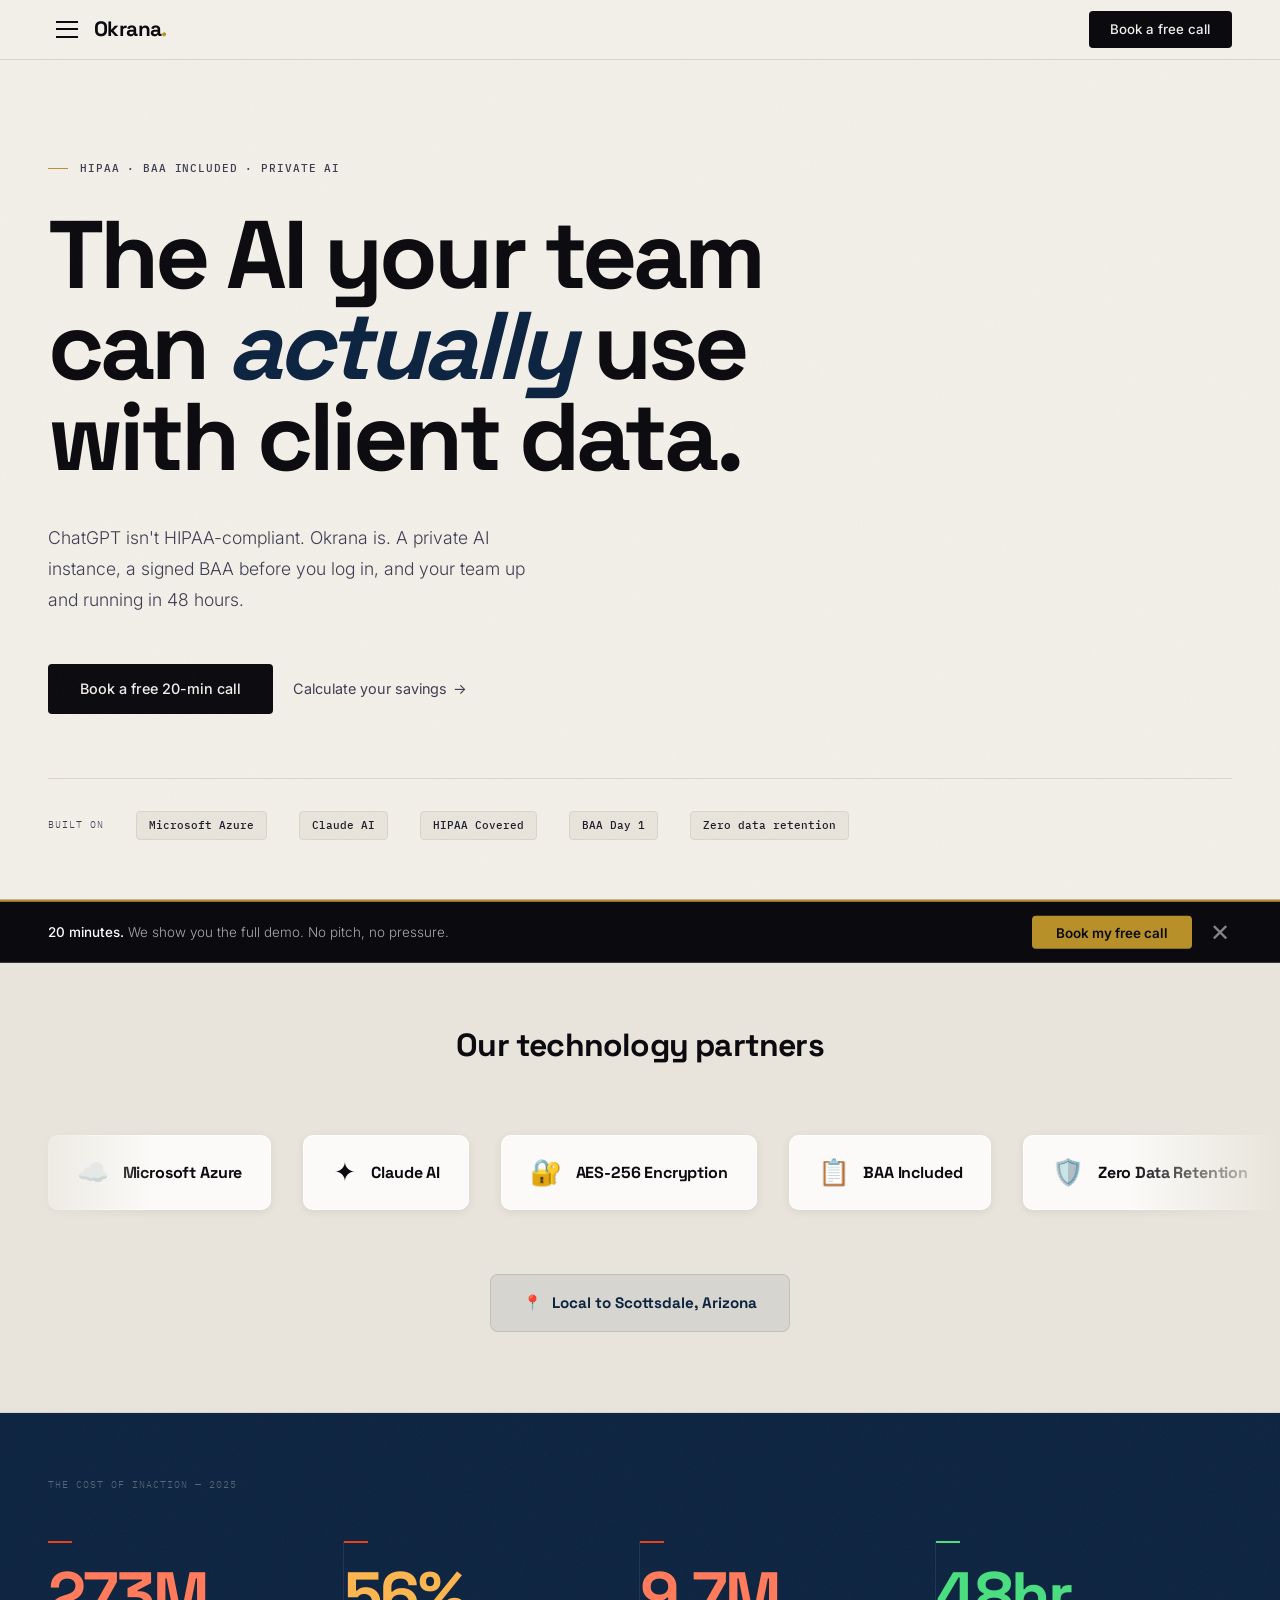
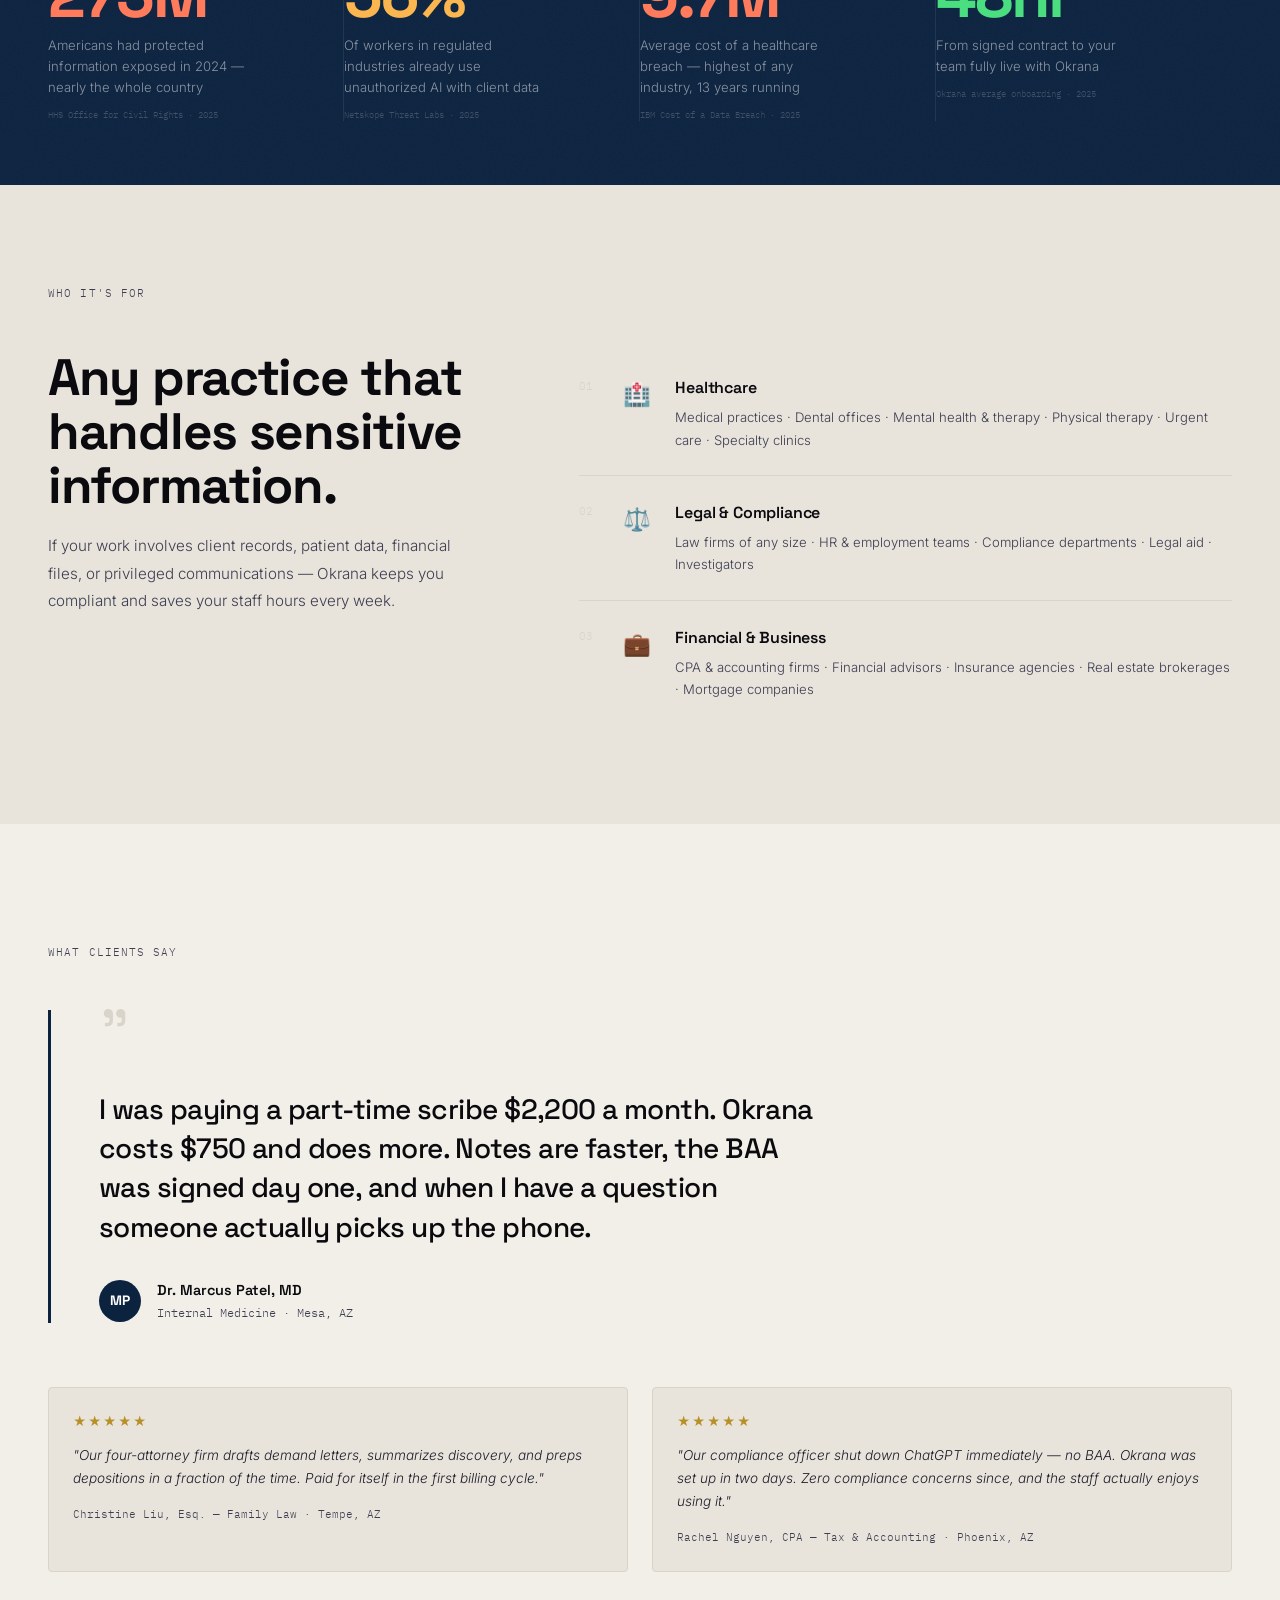
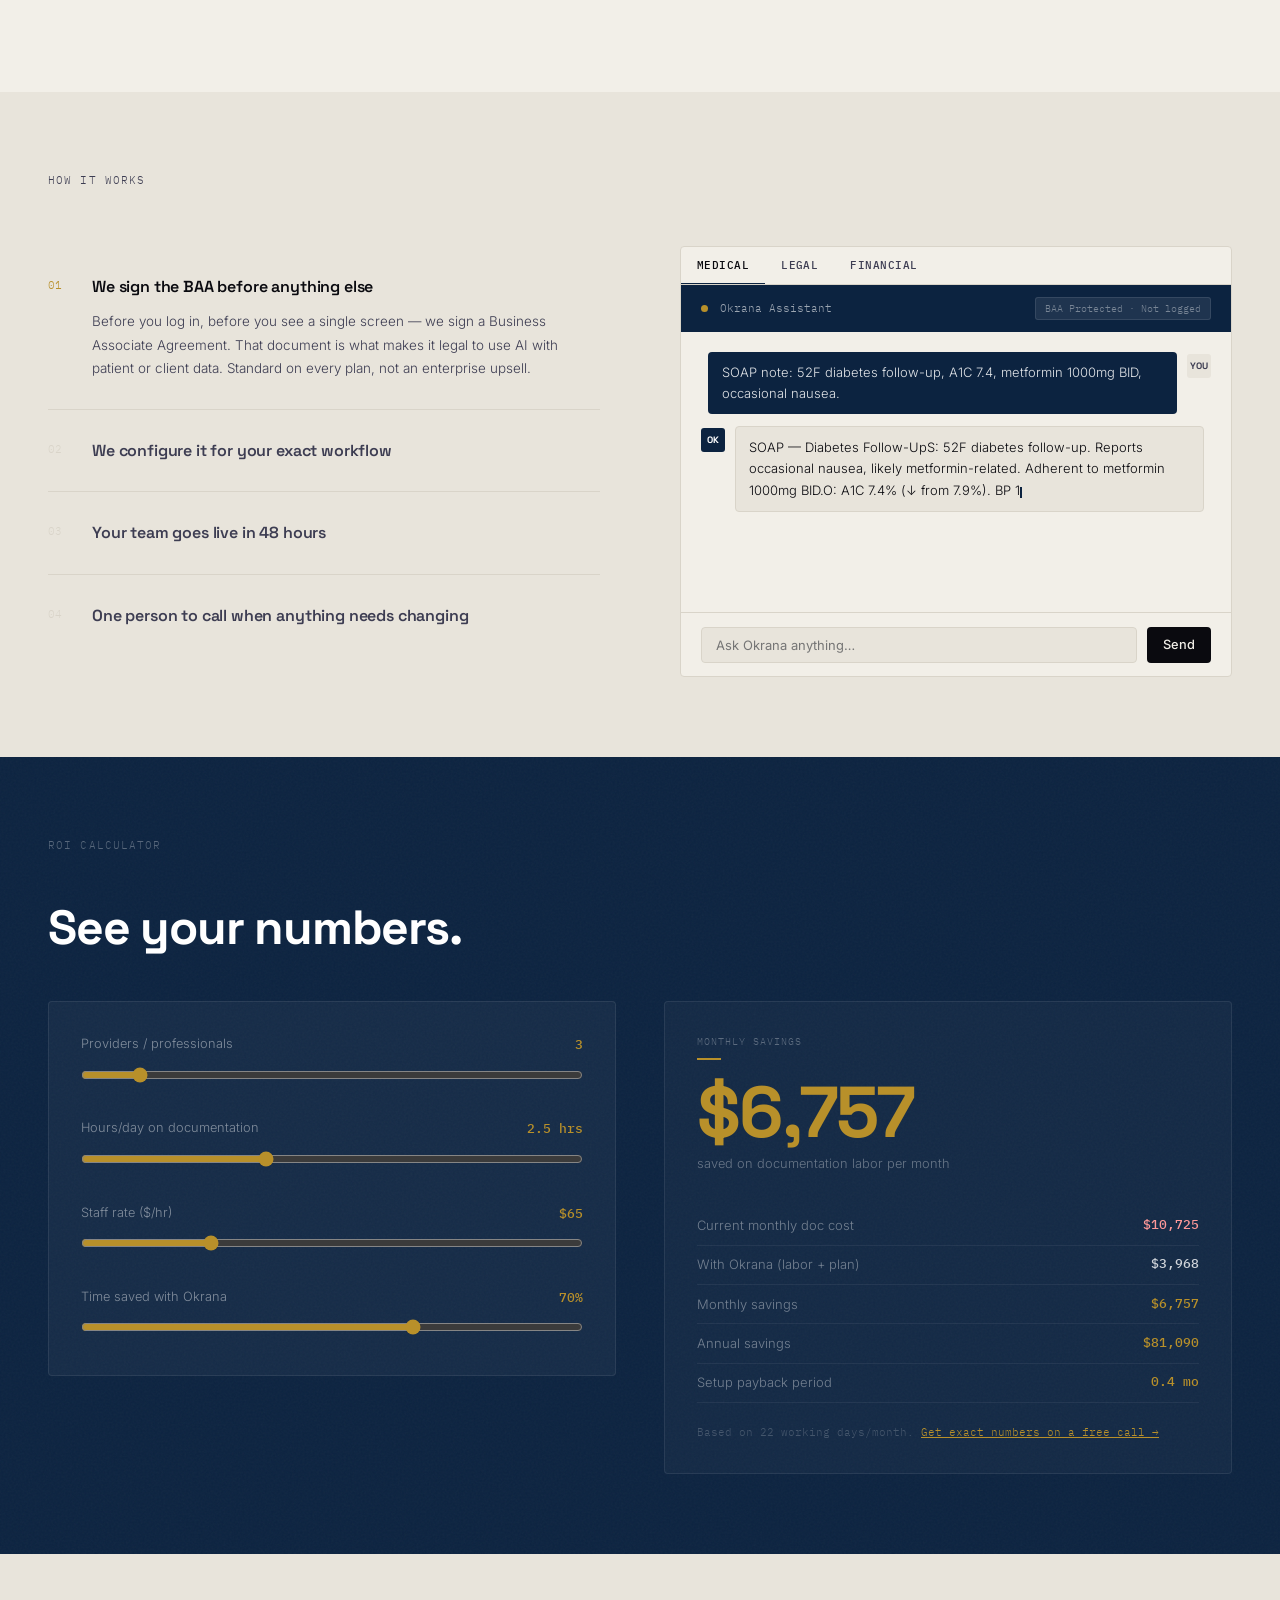
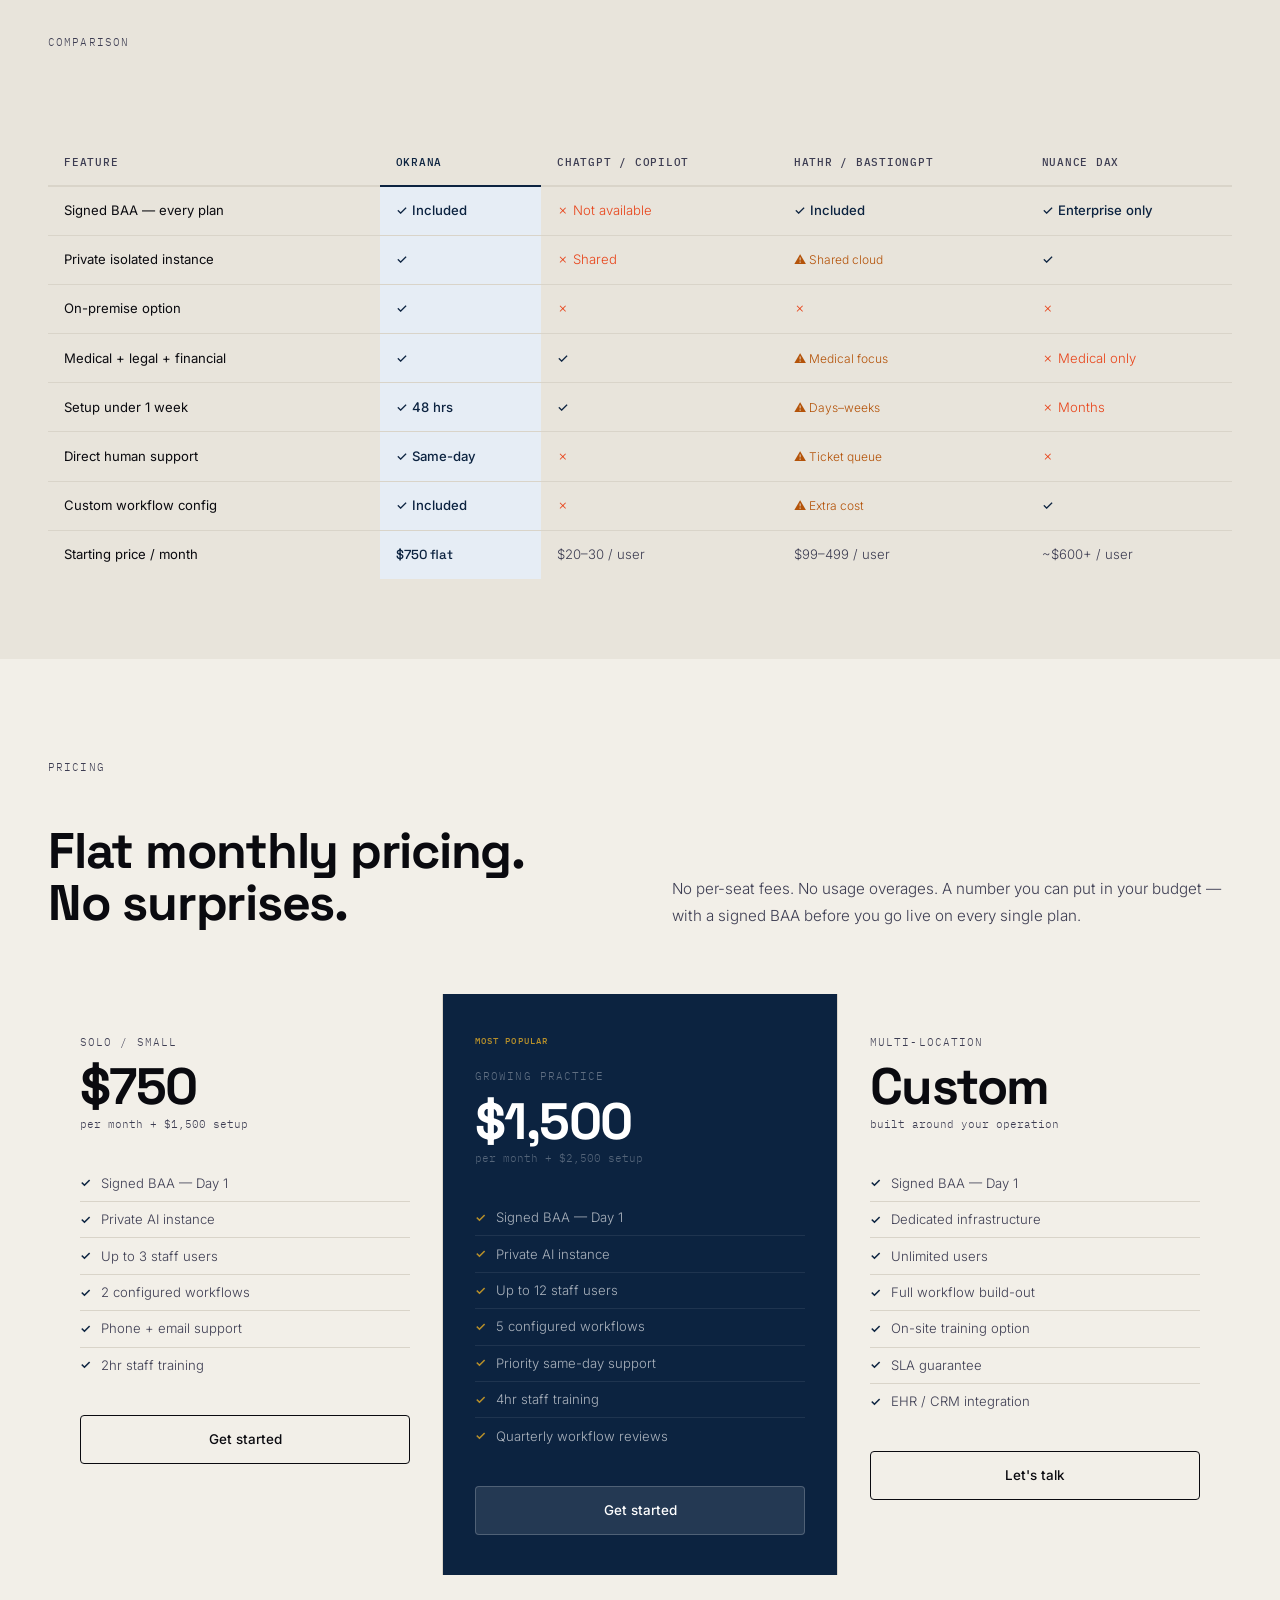
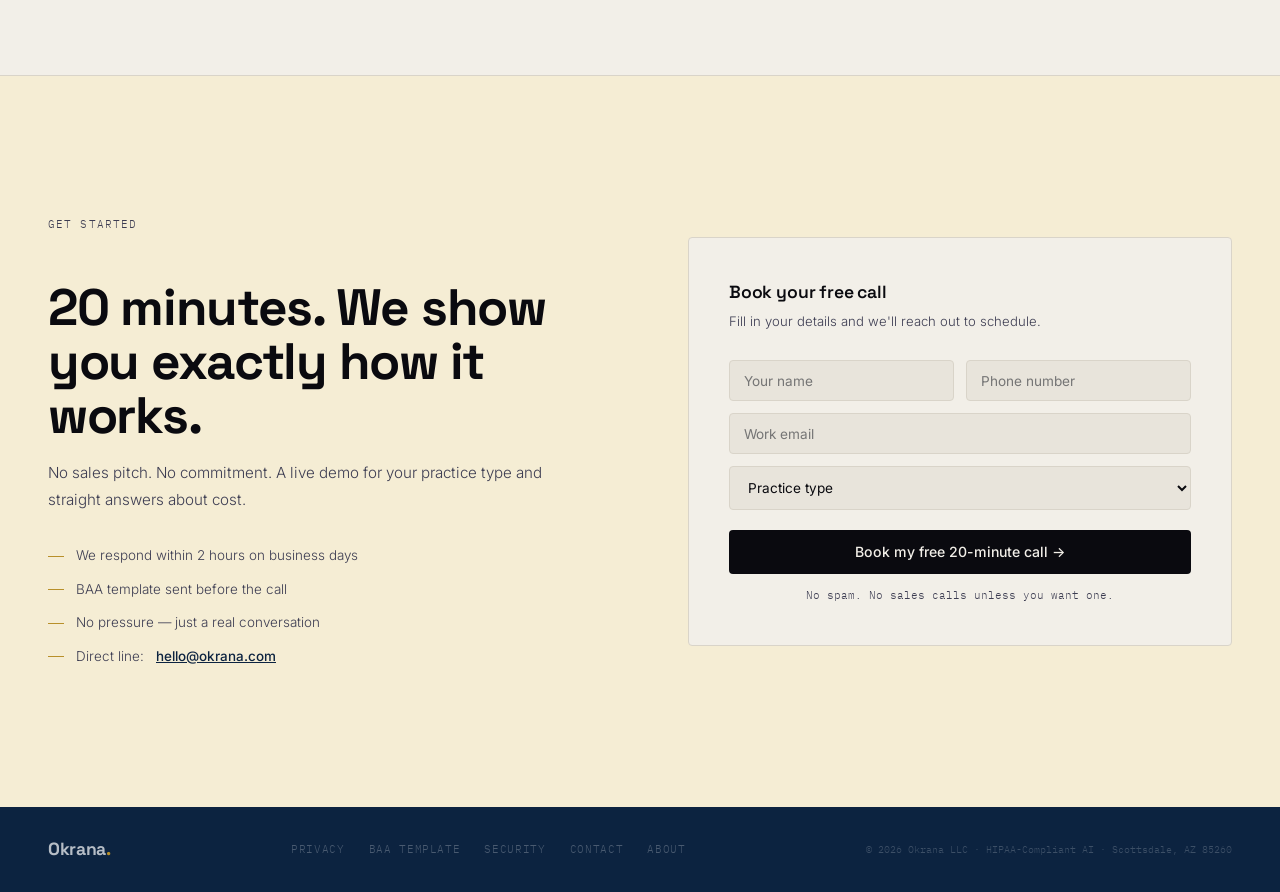
==== commit 10a1d71e: "new web" ====
--- a/index.html
+++ b/index.html
@@ -705,7 +705,7 @@
 
 // ── FORM — SUPABASE ──────────────────────────────────────────────
 var SUPABASE_URL='https://ankrsrdfjcxxmcezqsxy.supabase.co';
-var SUPABASE_ANON_KEY='sb_publishable_UXqhiHhT8_kvpJMtNkXOlg_67utyq2f';
+var SUPABASE_ANON_KEY='eyJhbGciOiJIUzI1NiIsInR5cCI6IkpXVCJ9.eyJpc3MiOiJzdXBhYmFzZSIsInJlZiI6ImFua3JzcmRmamN4eG1jZXpxc3h5Iiwicm9sZSI6ImFub24iLCJpYXQiOjE3Nzk1MjEyMzksImV4cCI6MjA5NTA5NzIzOX0.YBN2iLe_UvfD8KkUmkScongeyNZoh4Q9TRD8ShKmzm8';
 var SUBMISSIONS_TABLE='submissions';
 
 async function submitToSupabase(row){
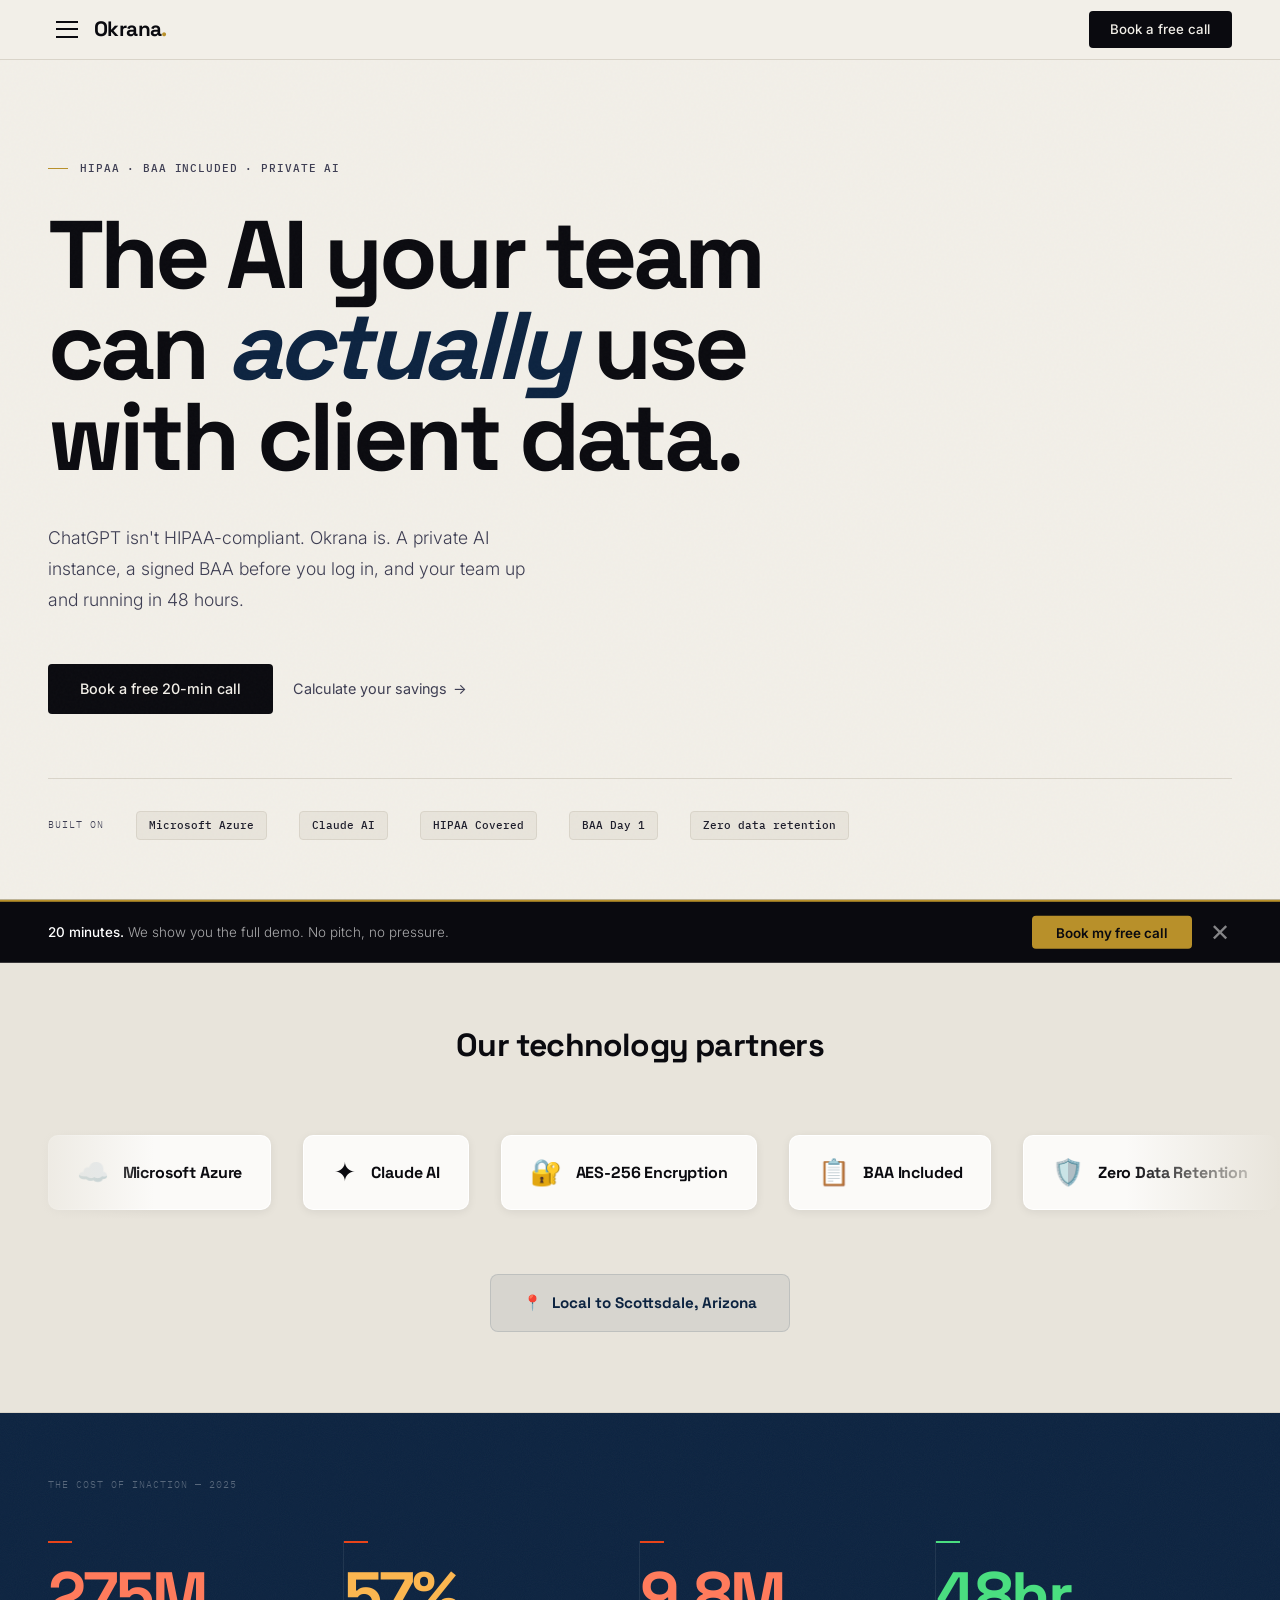
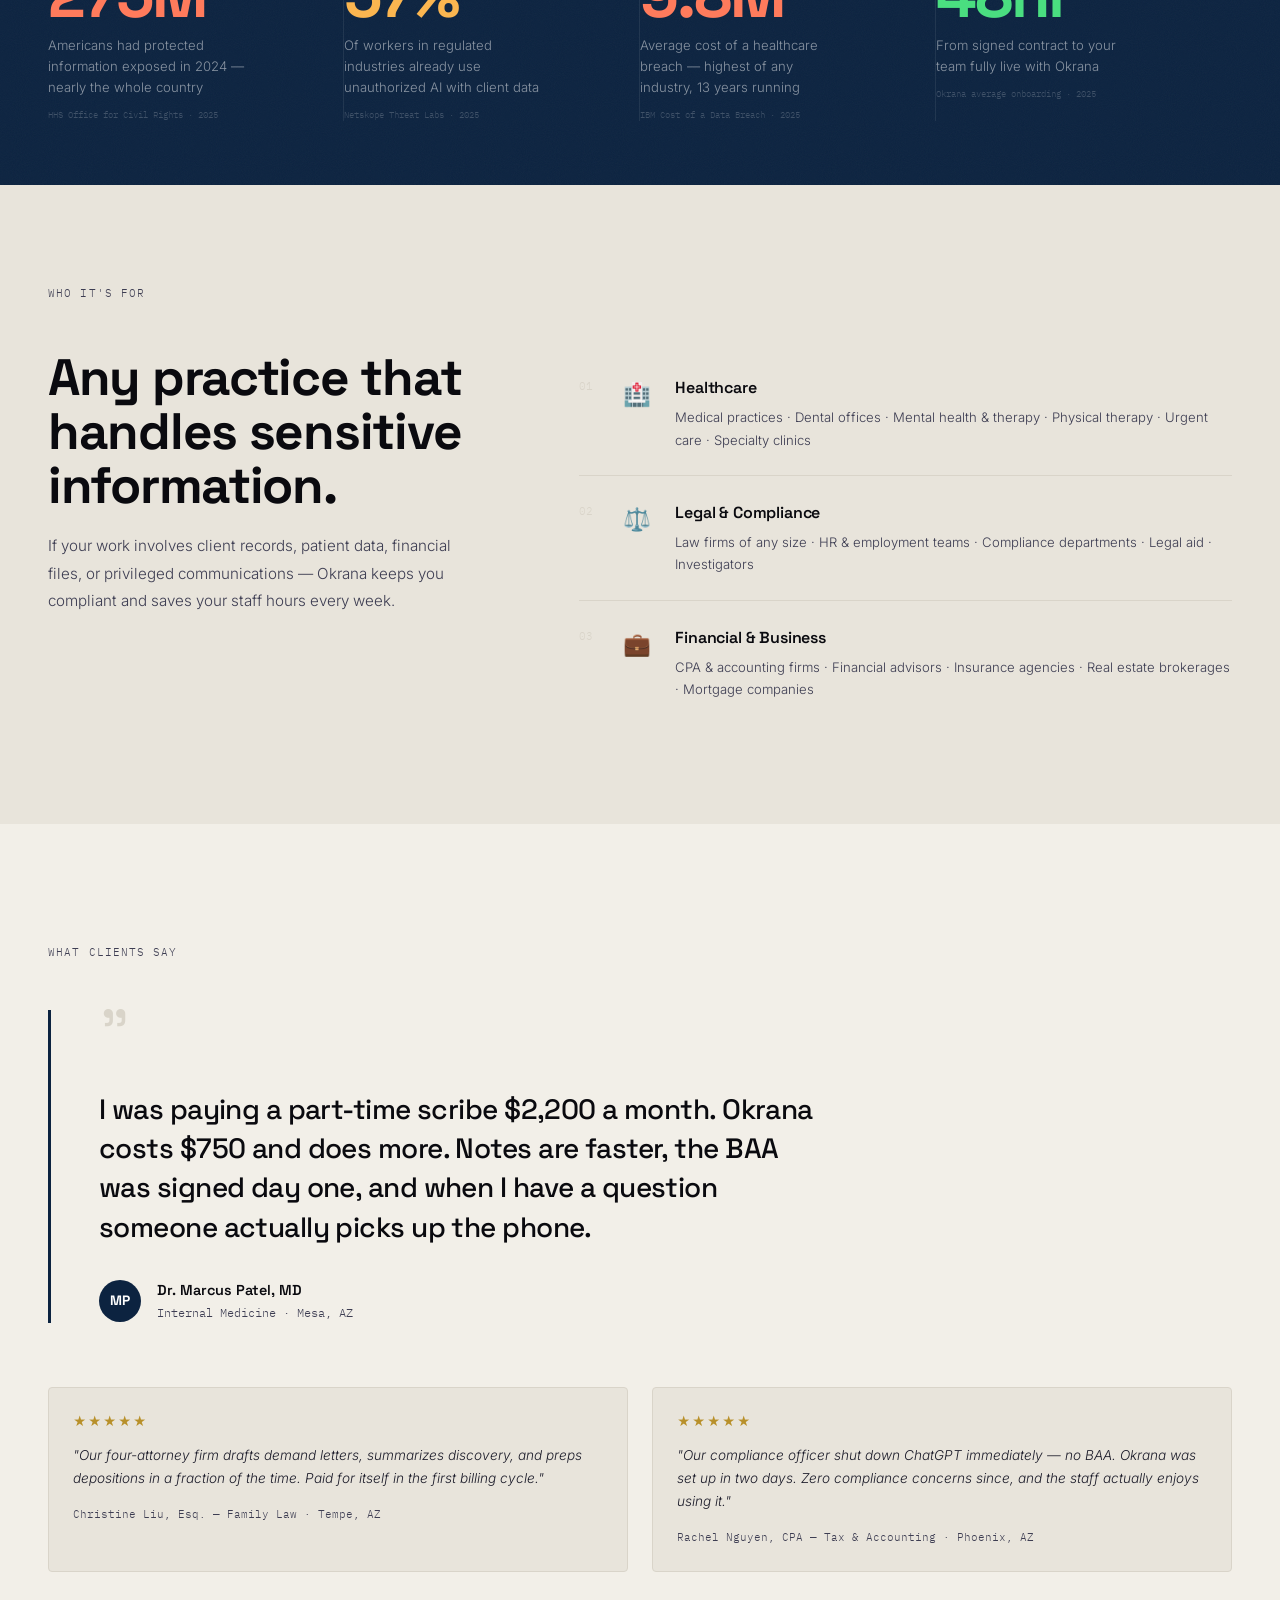
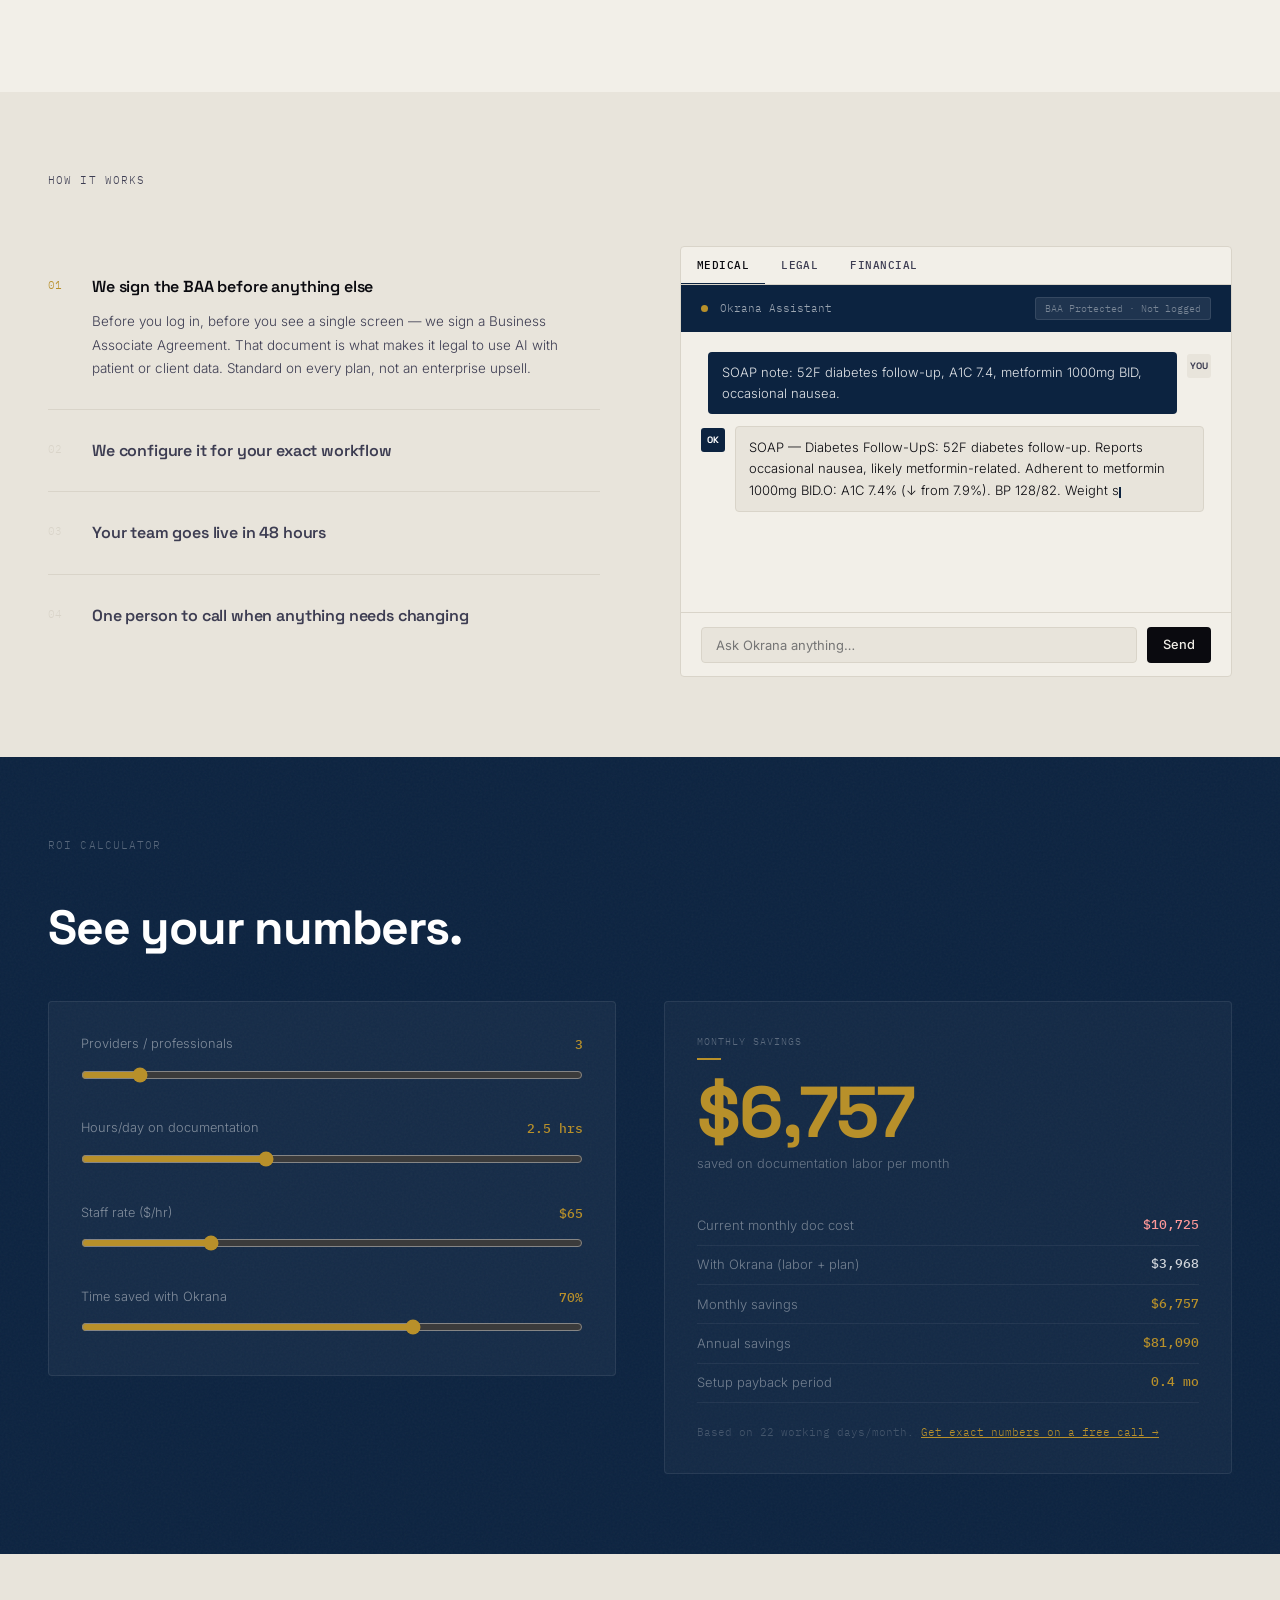
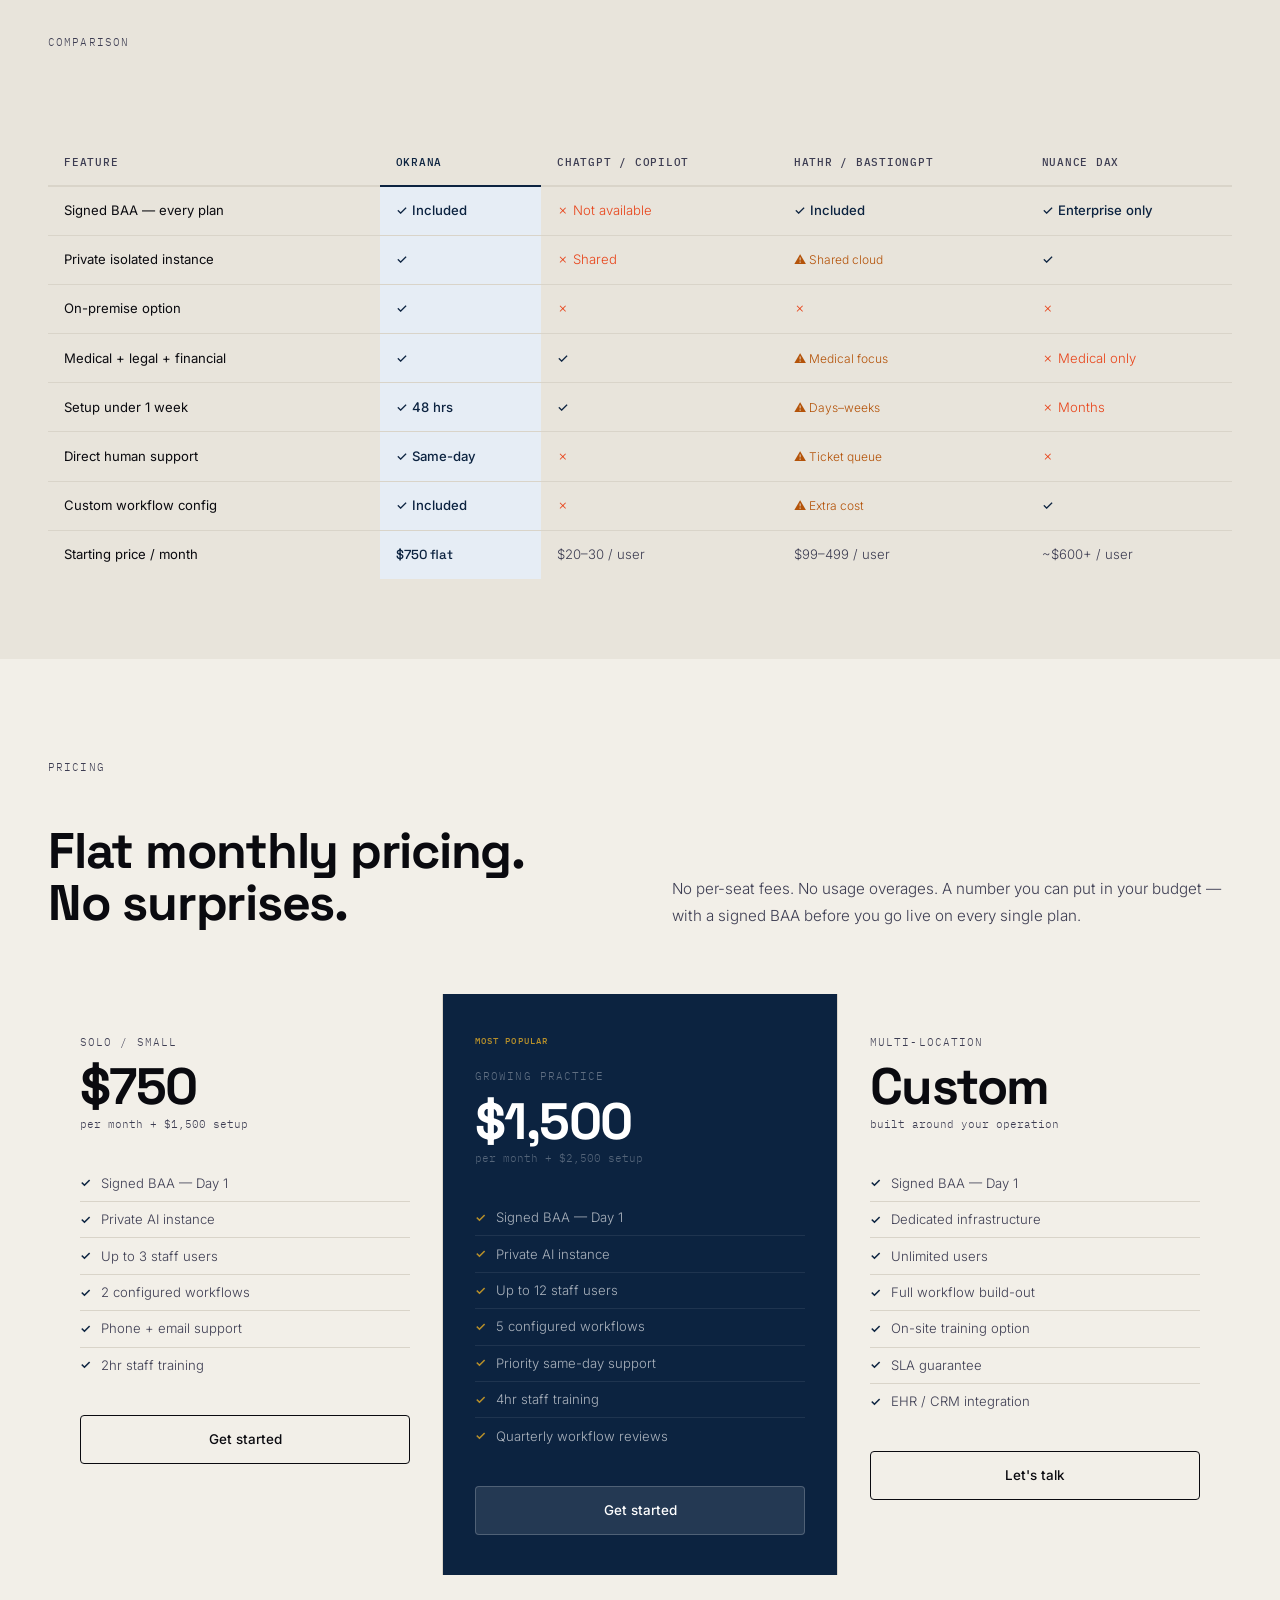
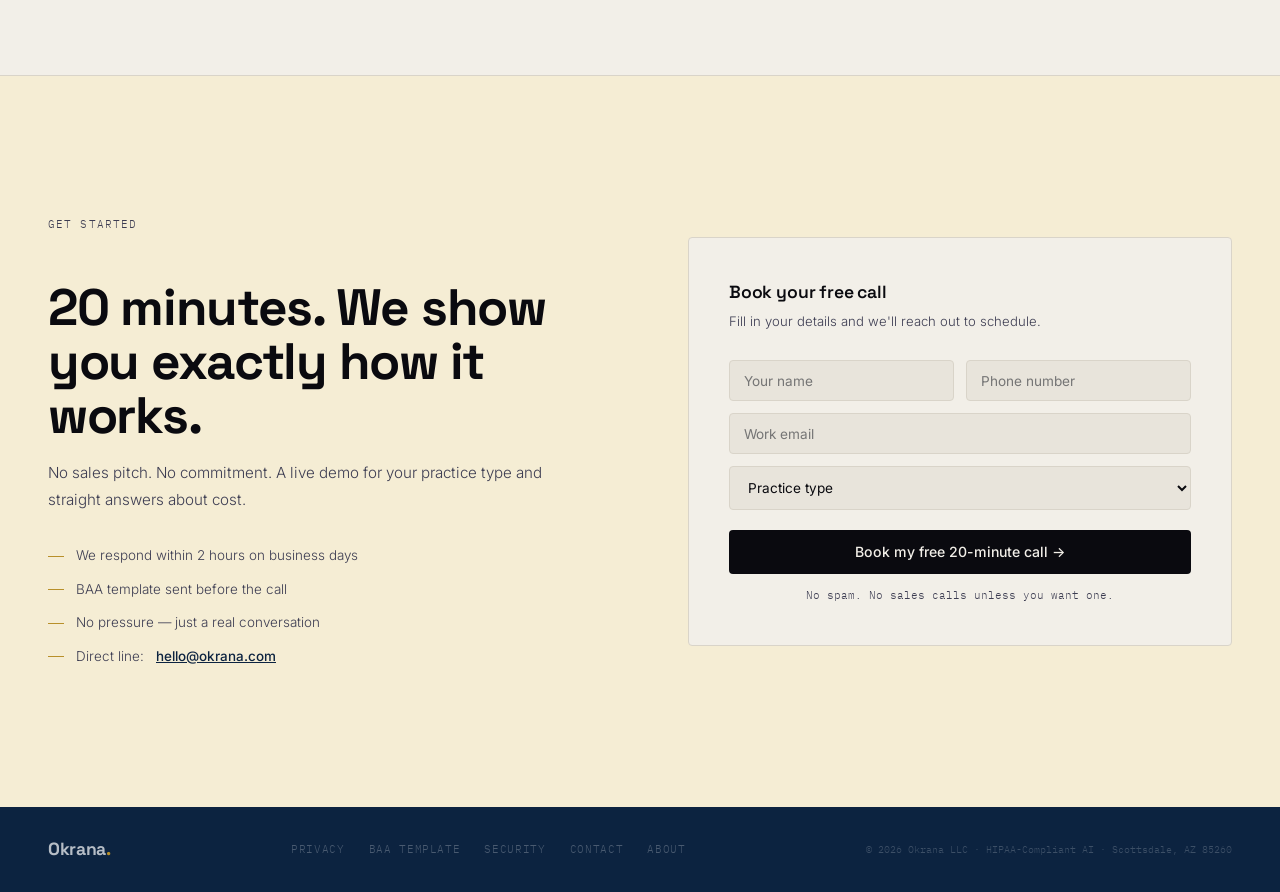
==== commit 100366e1: "new web" ====
--- a/index.html
+++ b/index.html
@@ -703,9 +703,8 @@
   document.getElementById('roi-pb').textContent=mo>0?(2500/Math.max(mo,1)).toFixed(1)+' mo':'—';
 }
 
-// ── FORM — SUPABASE ──────────────────────────────────────────────
 var SUPABASE_URL='https://ankrsrdfjcxxmcezqsxy.supabase.co';
-var SUPABASE_ANON_KEY='eyJhbGciOiJIUzI1NiIsInR5cCI6IkpXVCJ9.eyJpc3MiOiJzdXBhYmFzZSIsInJlZiI6ImFua3JzcmRmamN4eG1jZXpxc3h5Iiwicm9sZSI6ImFub24iLCJpYXQiOjE3Nzk1MjEyMzksImV4cCI6MjA5NTA5NzIzOX0.YBN2iLe_UvfD8KkUmkScongeyNZoh4Q9TRD8ShKmzm8';
+var SUPABASE_ANON_KEY='sb_publishable_UXqhiHhT8_kvpJMtNkXOlg_67utyq2f';
 var SUBMISSIONS_TABLE='submissions';
 
 async function submitToSupabase(row){
@@ -714,8 +713,7 @@
       method:'POST',
       headers:{
         'Content-Type':'application/json',
-        'apikey':SUPABASE_ANON_KEY,
-        'Authorization':'Bearer '+SUPABASE_ANON_KEY,
+        'x-api-key': SUPABASE_ANON_KEY,
         'Prefer':'return=representation'
       },
       body:JSON.stringify(row)
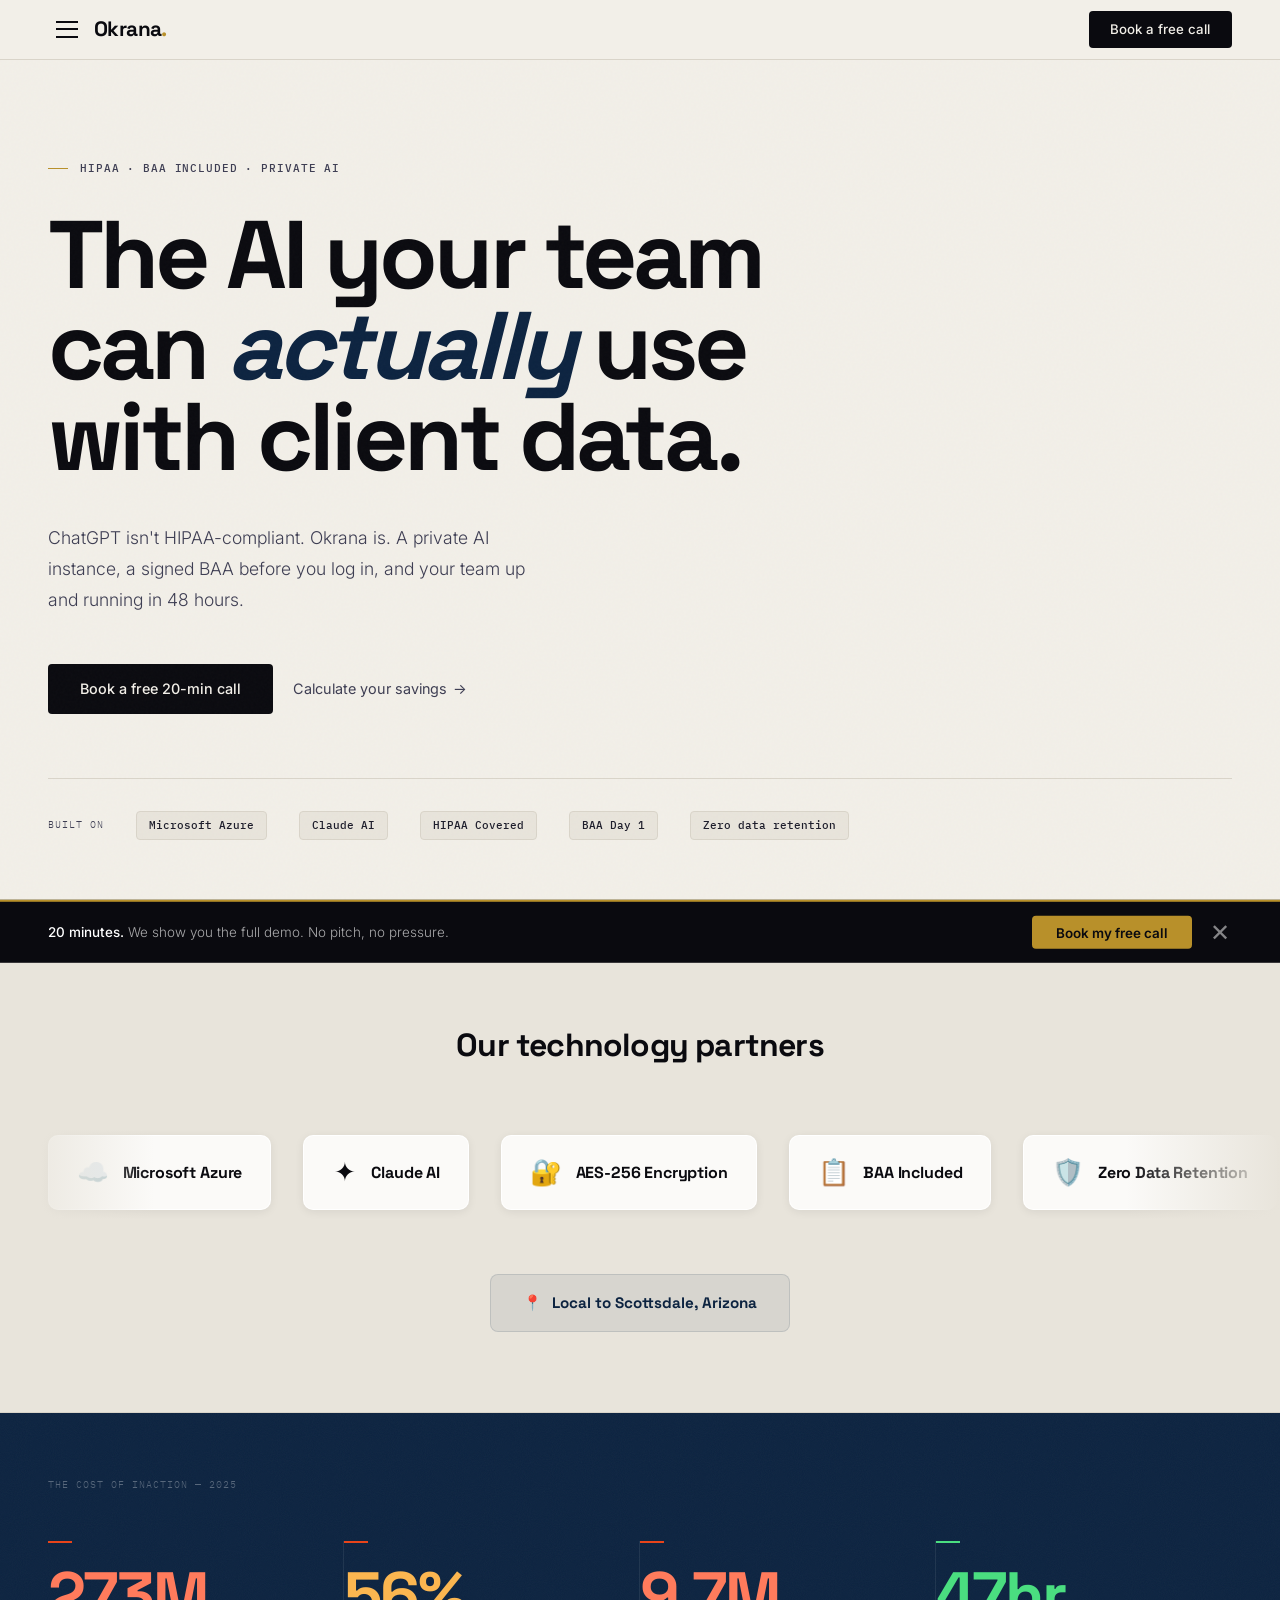
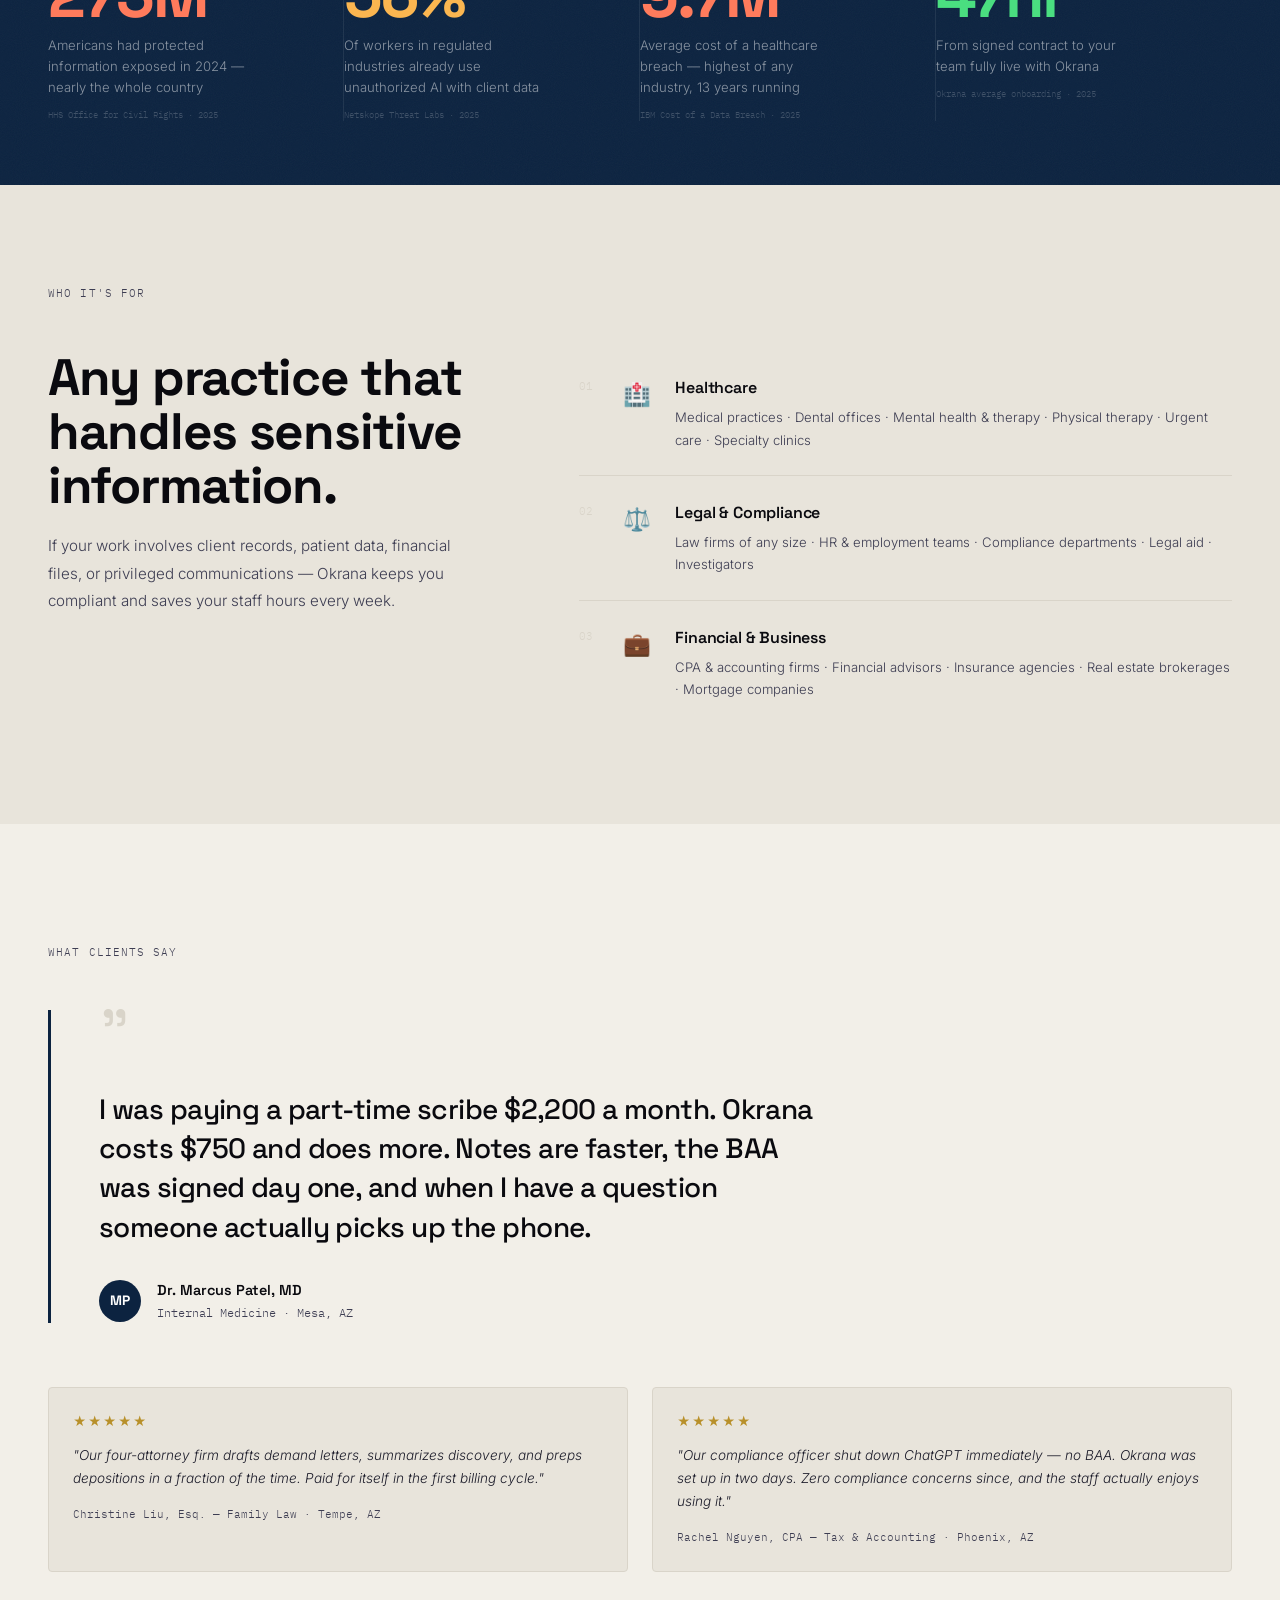
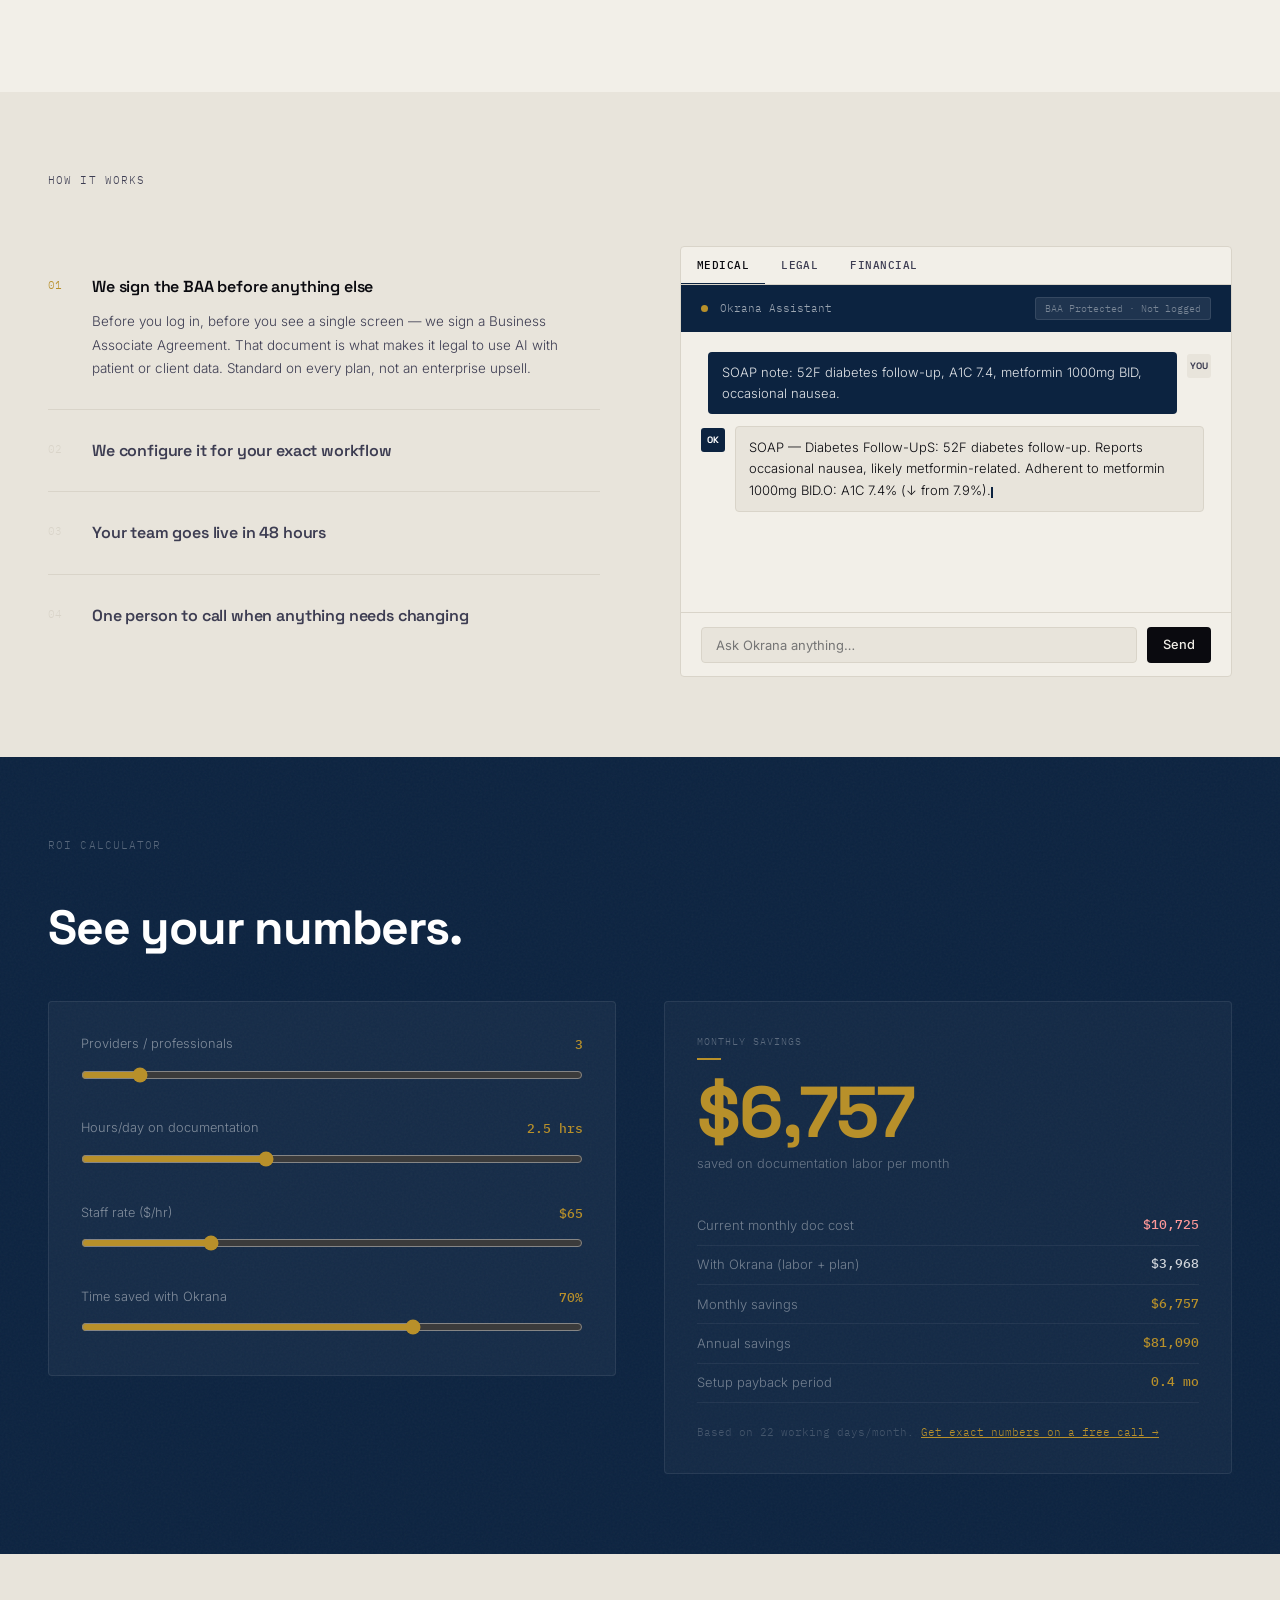
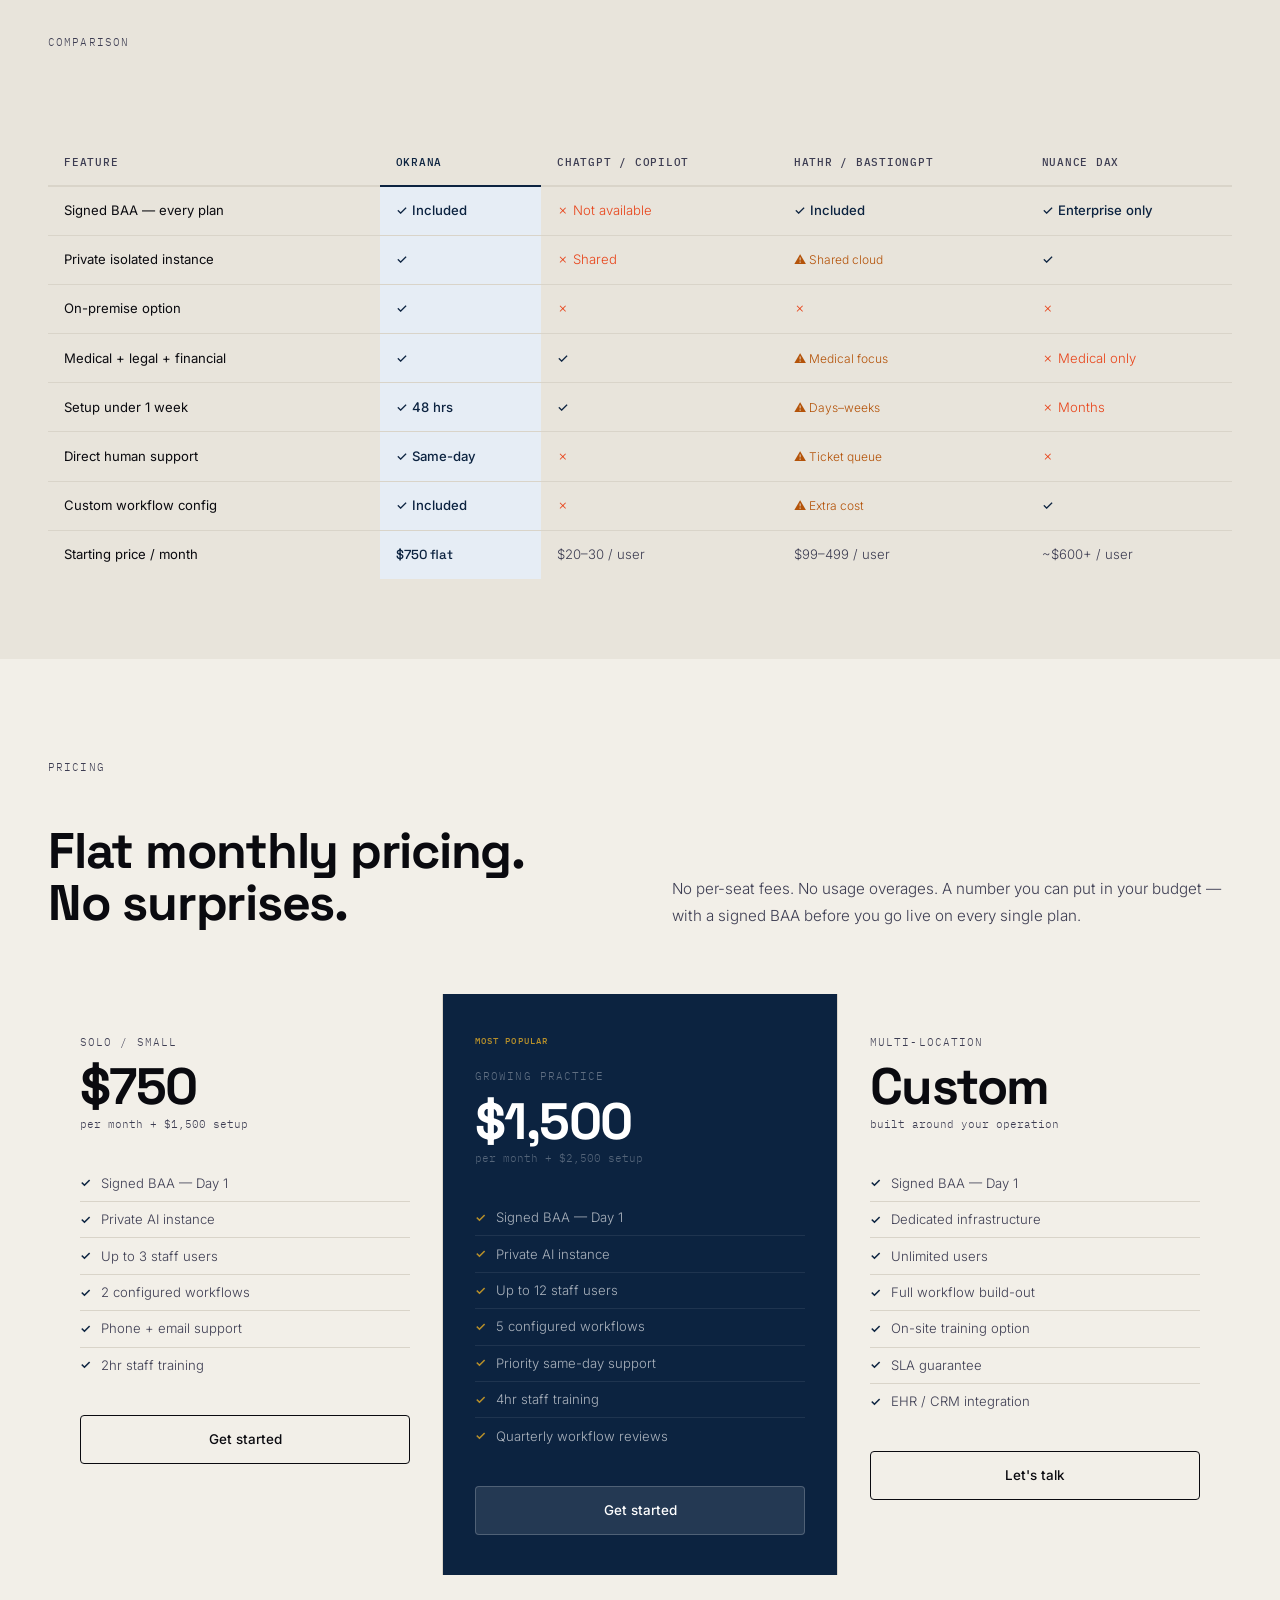
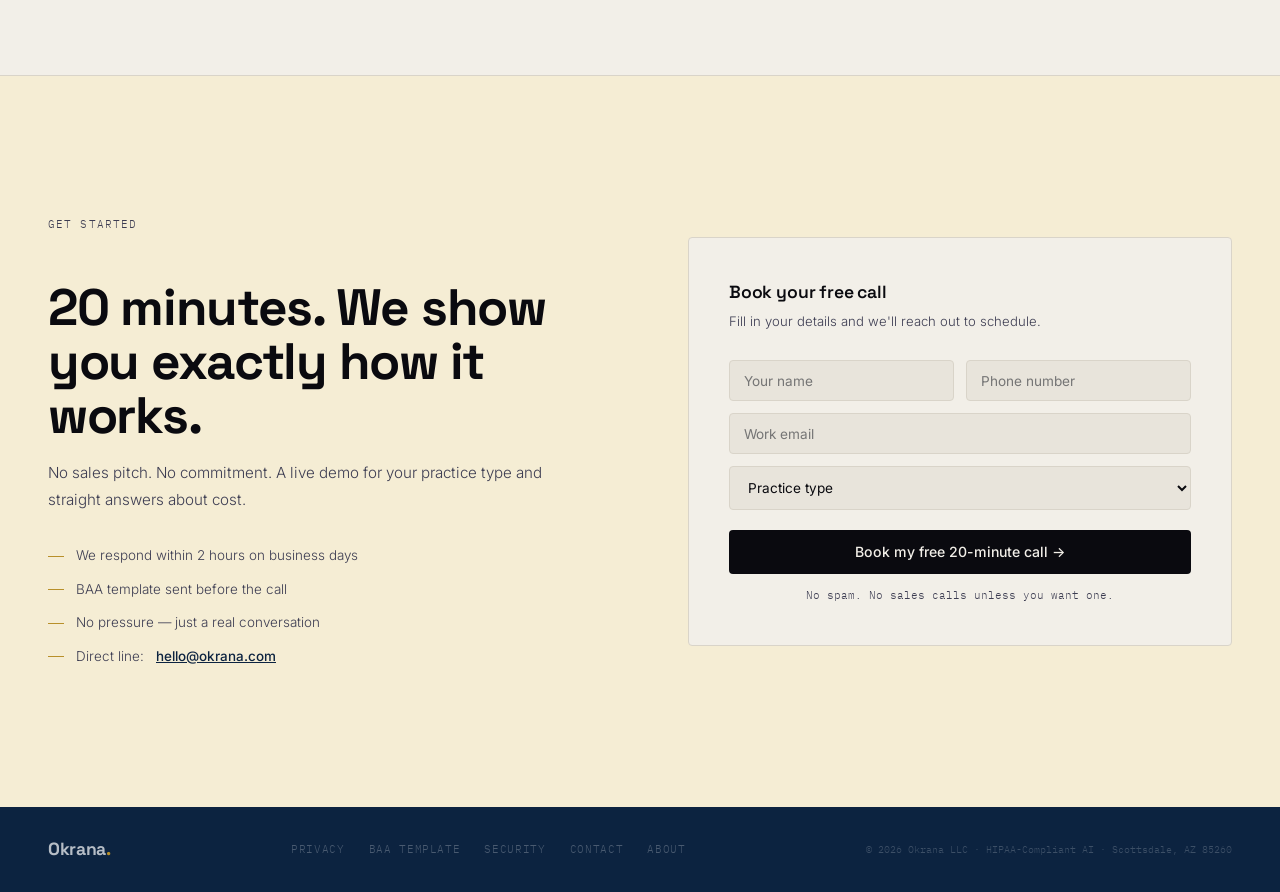
==== commit ce10ecf6: "new web" ====
--- a/index.html
+++ b/index.html
@@ -705,7 +705,7 @@
 
 var SUPABASE_URL='https://ankrsrdfjcxxmcezqsxy.supabase.co';
 var SUPABASE_ANON_KEY='sb_publishable_UXqhiHhT8_kvpJMtNkXOlg_67utyq2f';
-var SUBMISSIONS_TABLE='submissions';
+var SUBMISSIONS_TABLE='submissions';  
 
 async function submitToSupabase(row){
   try{
@@ -713,7 +713,8 @@
       method:'POST',
       headers:{
         'Content-Type':'application/json',
-        'x-api-key': SUPABASE_ANON_KEY,
+        'apikey': SUPABASE_ANON_KEY,
+        'Authorization': 'Bearer '+SUPABASE_ANON_KEY,
         'Prefer':'return=representation'
       },
       body:JSON.stringify(row)
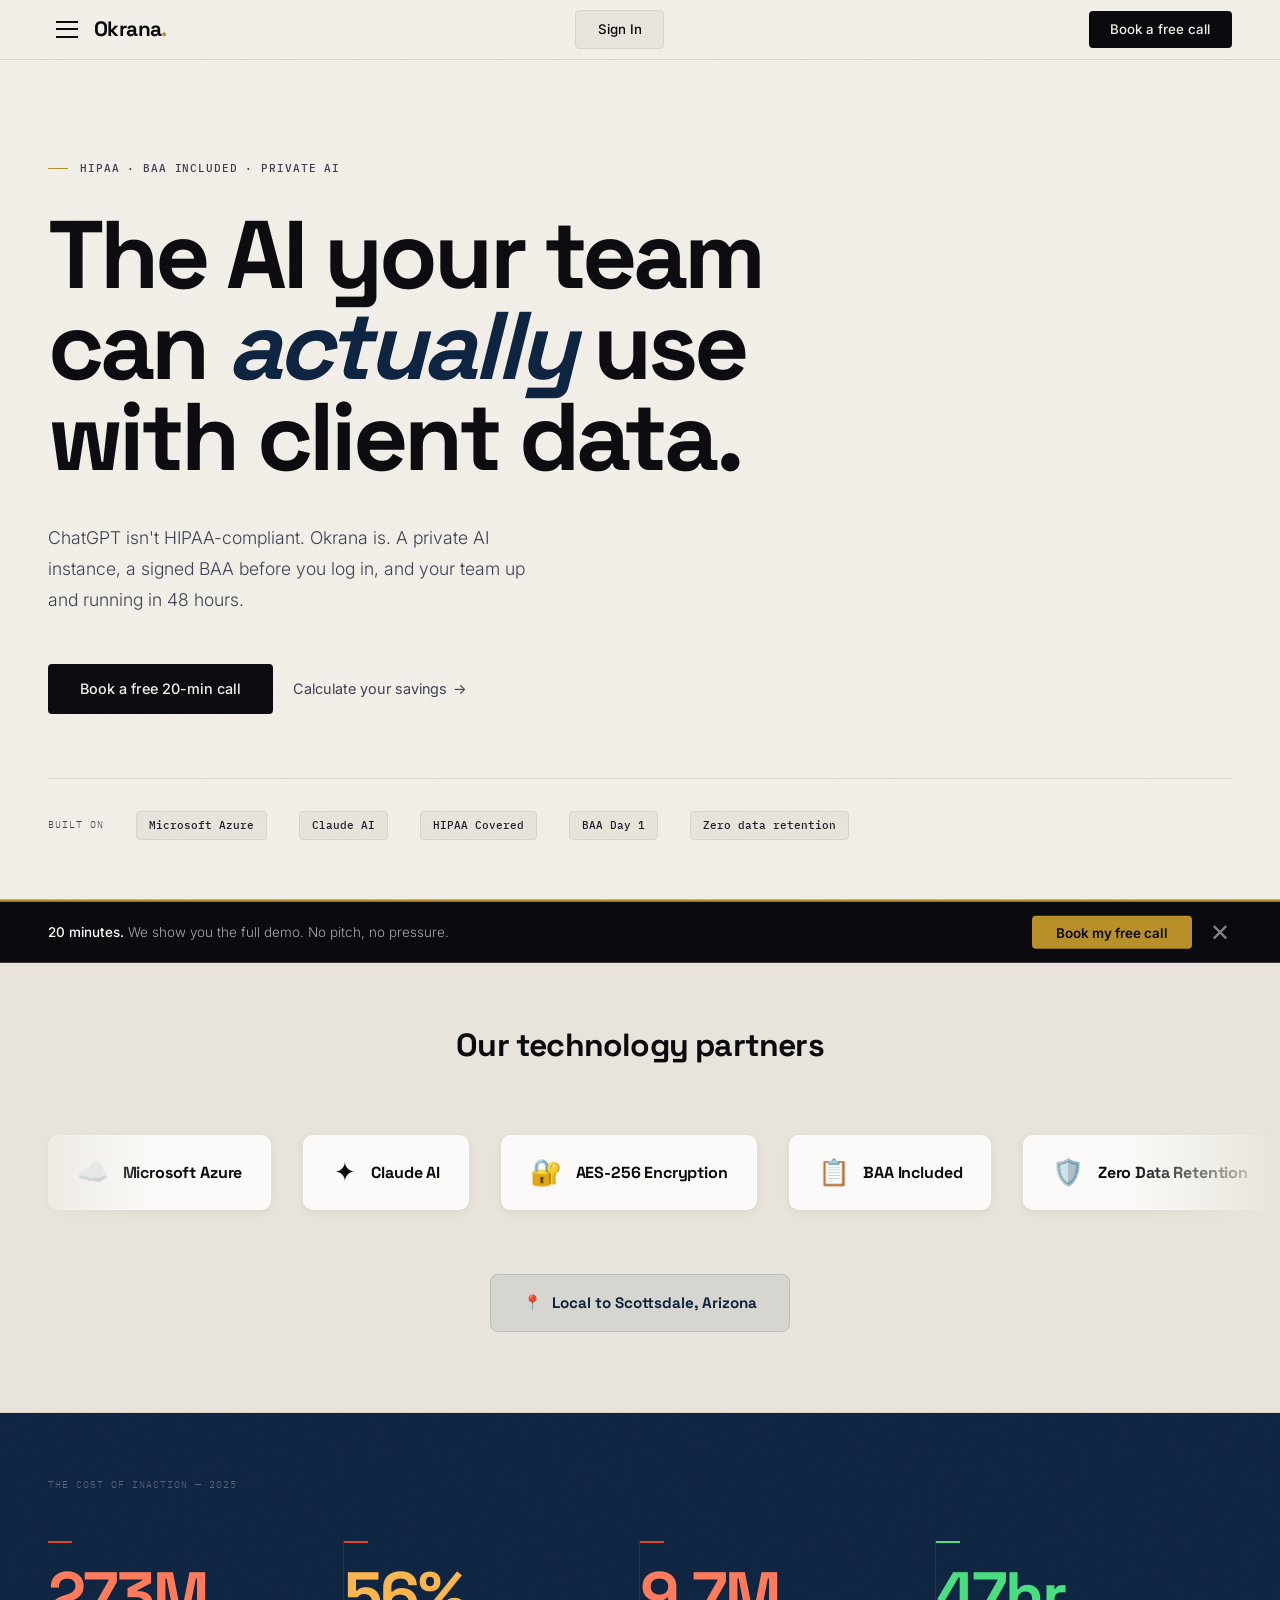
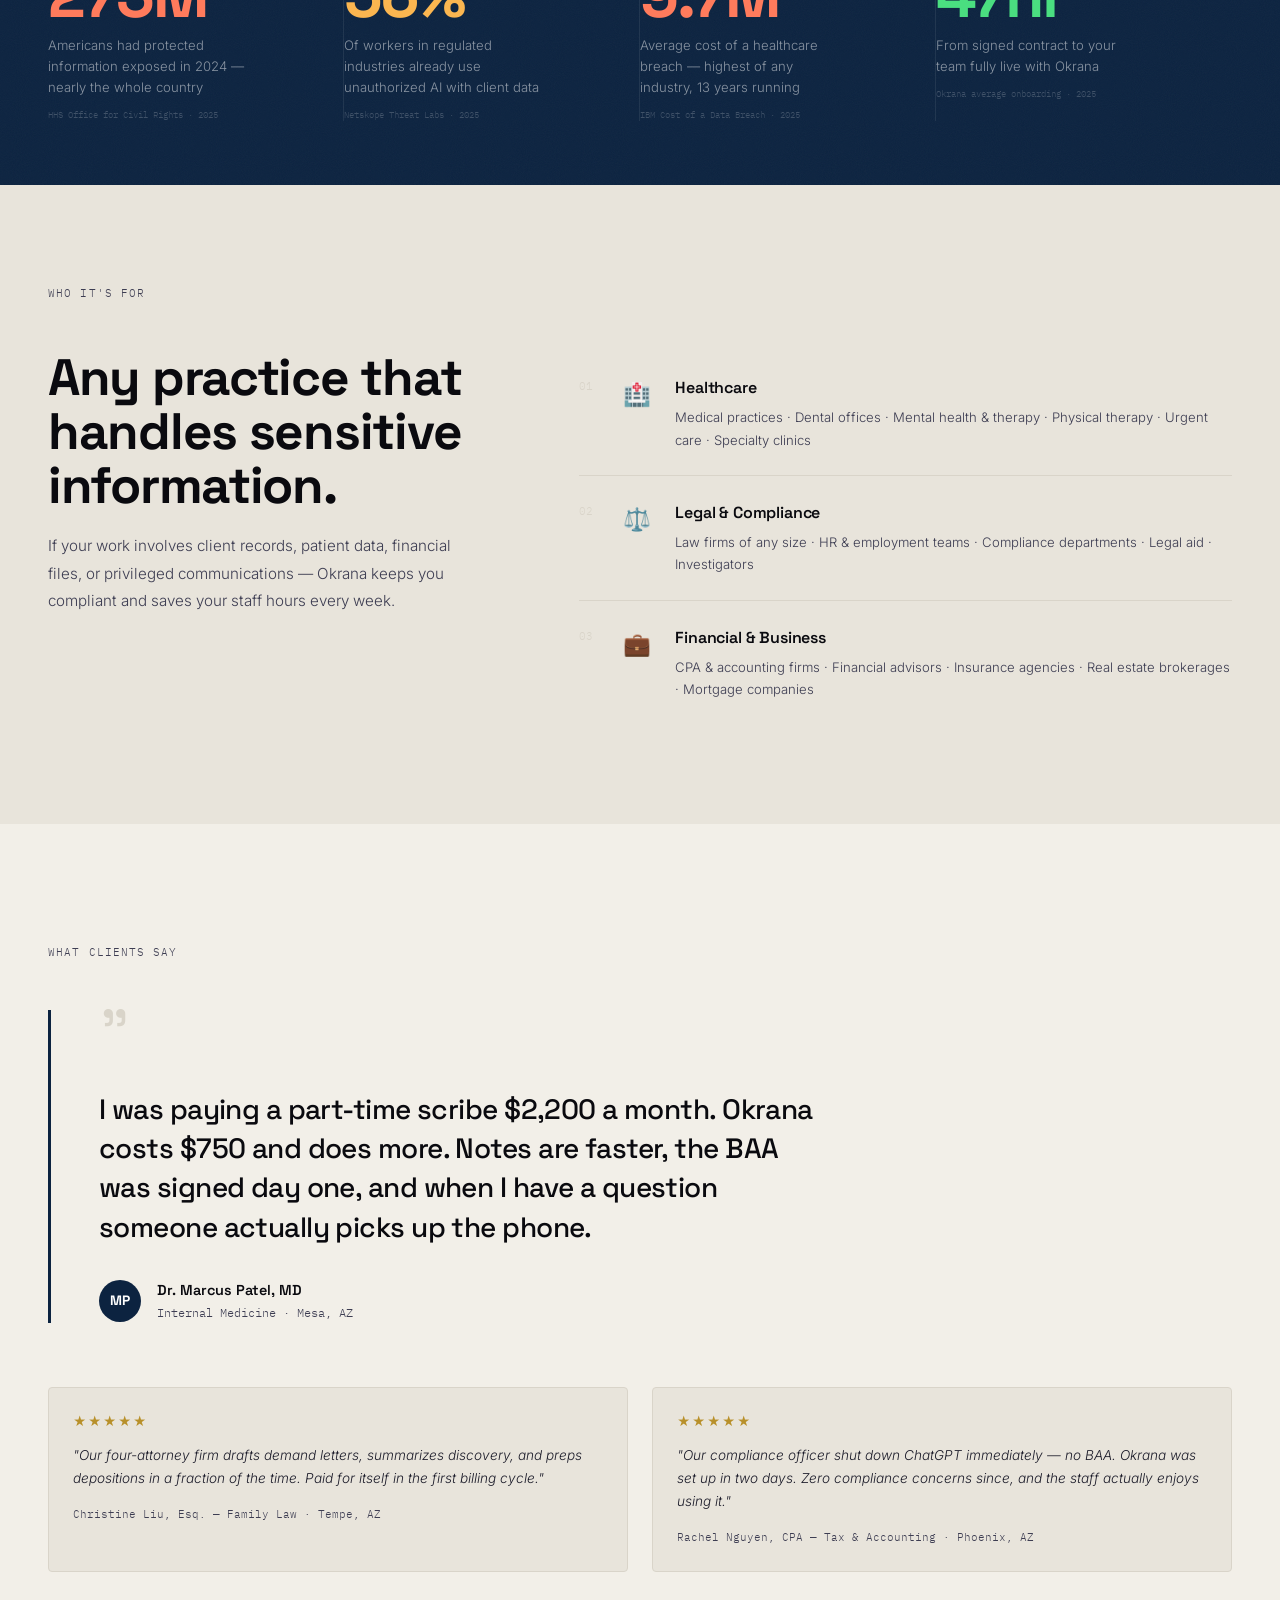
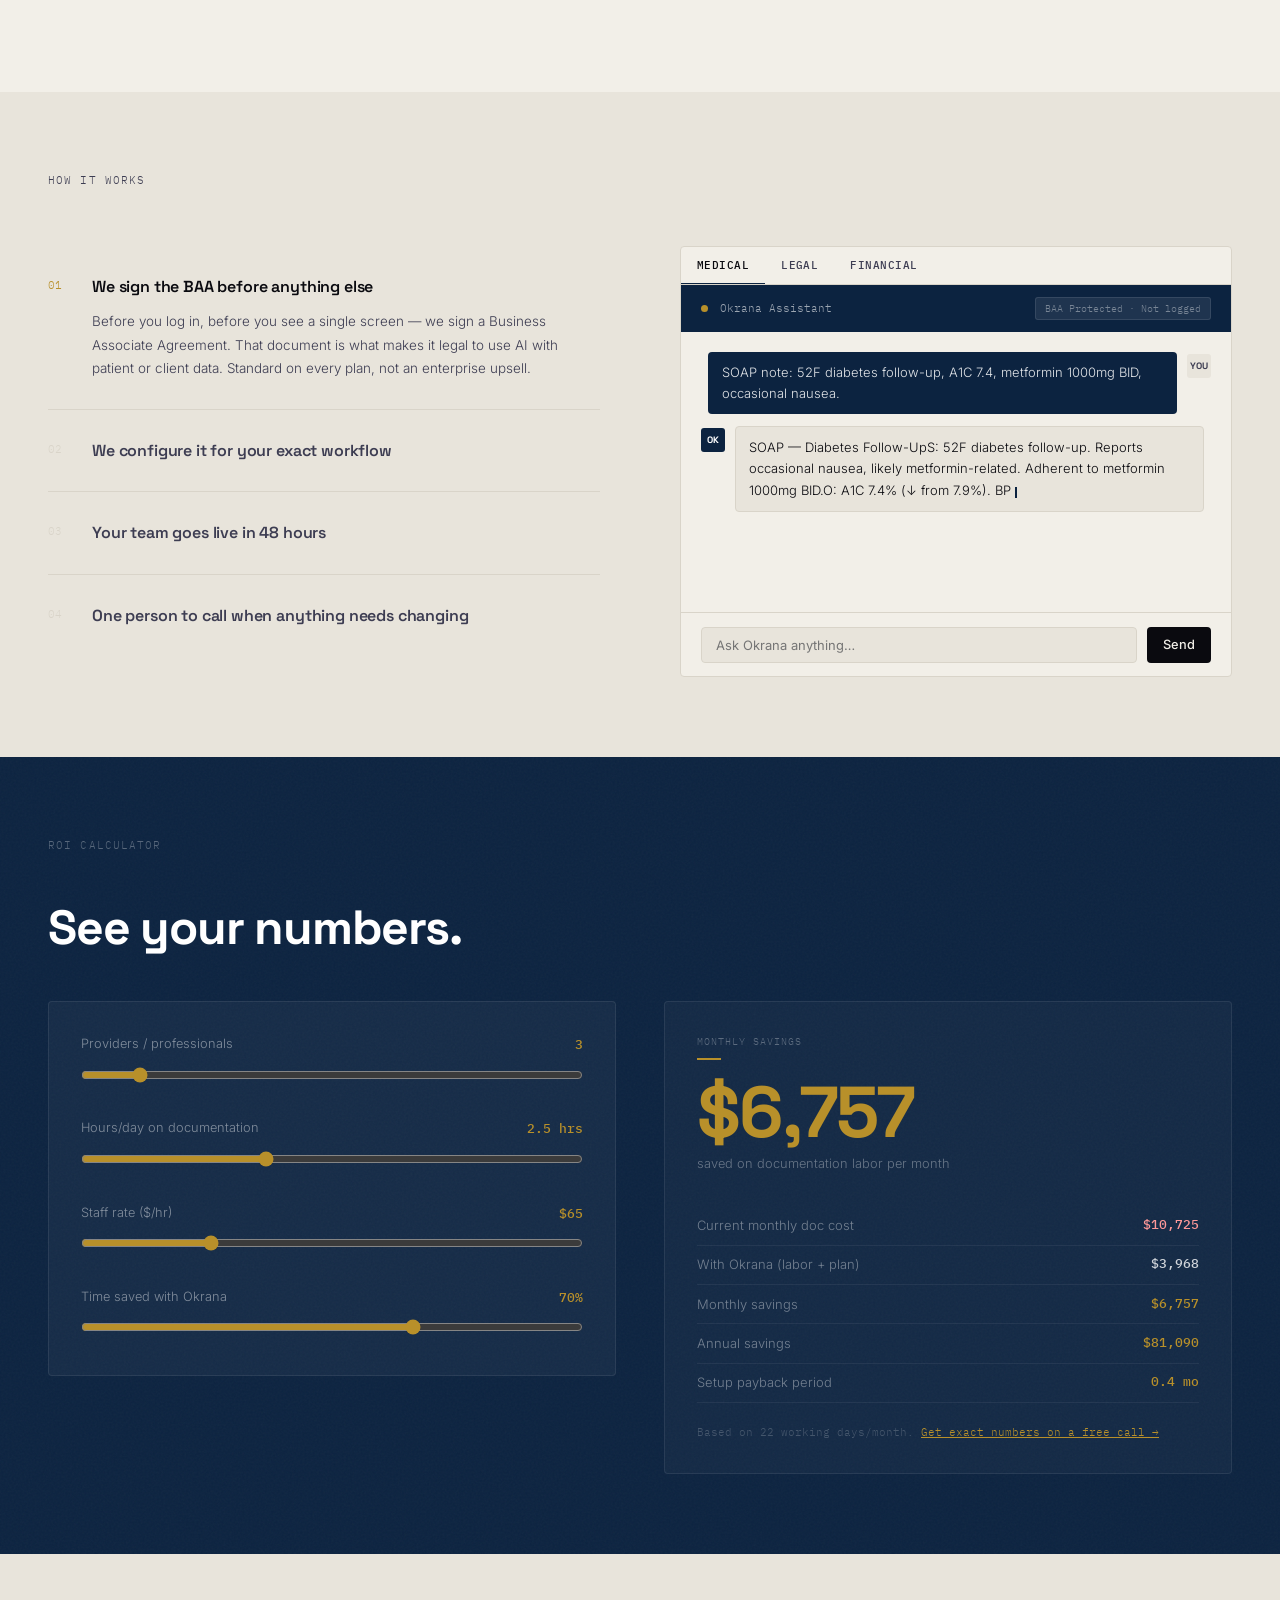
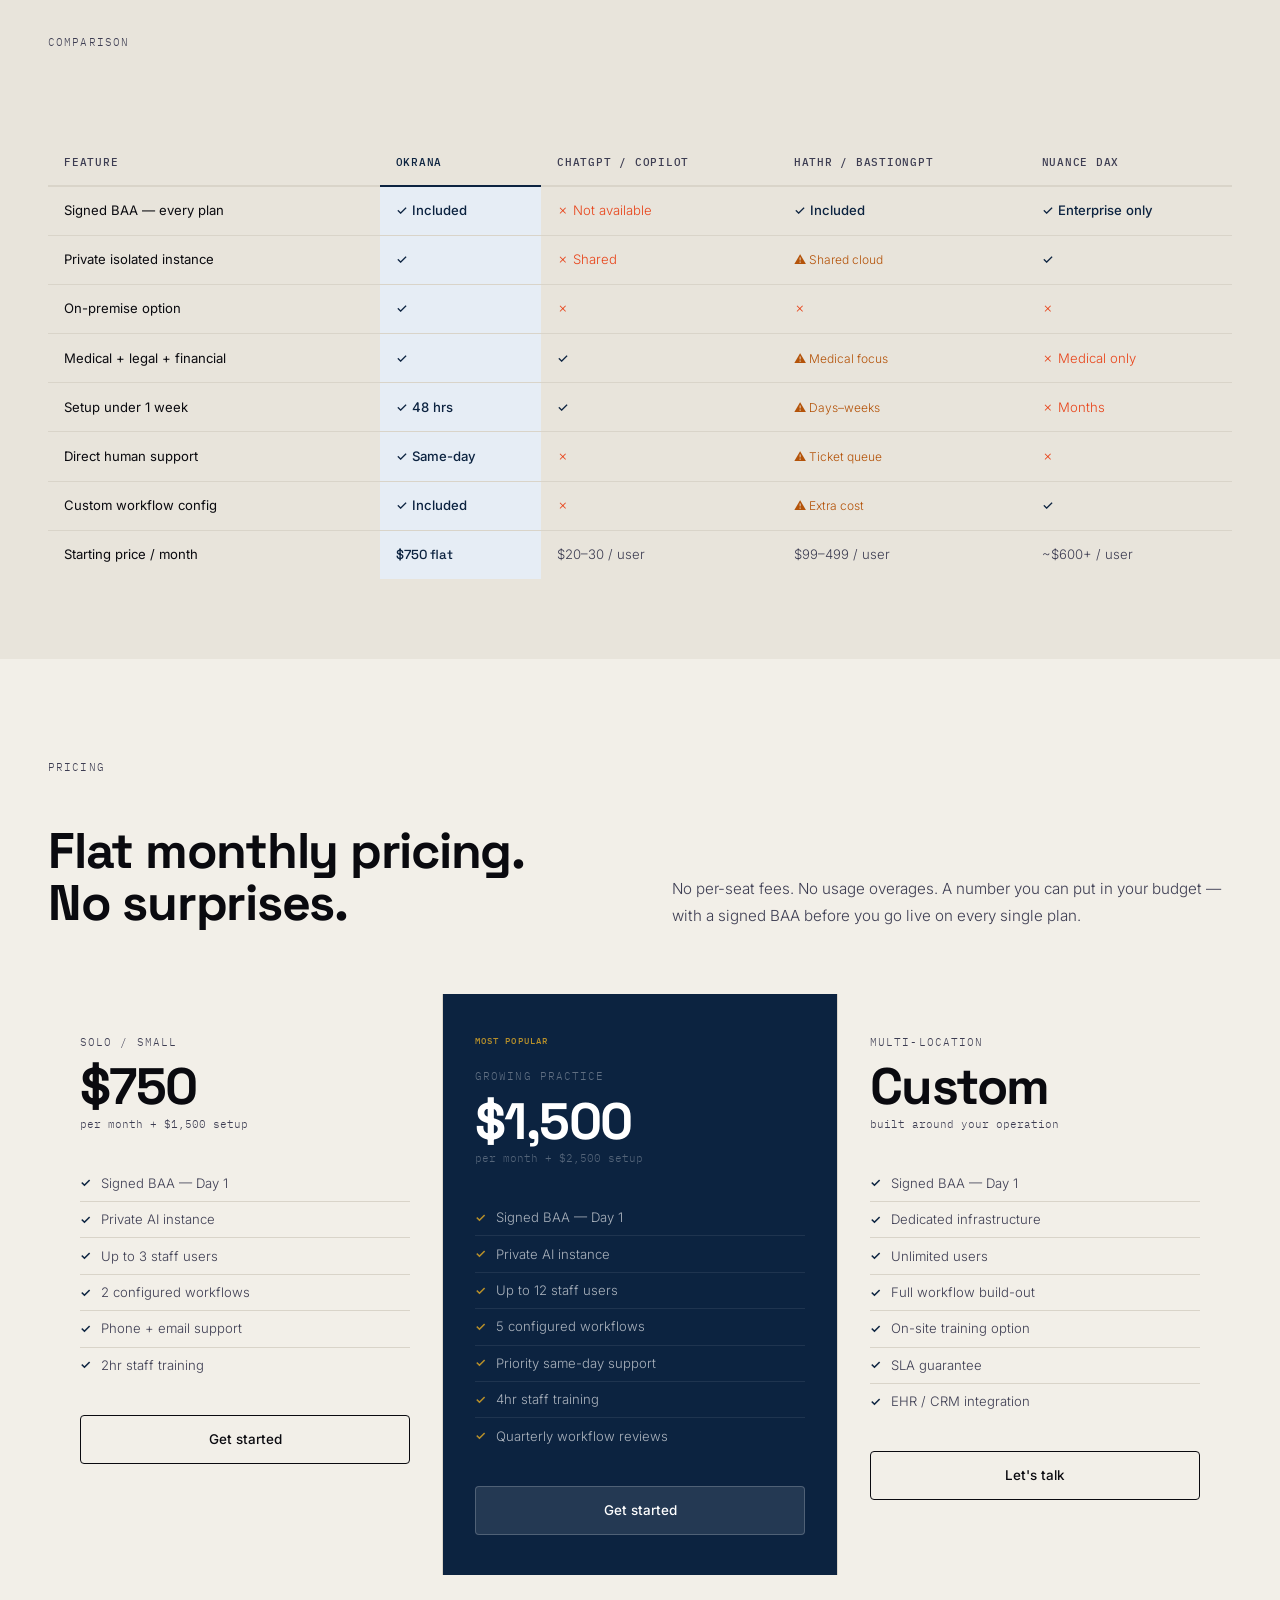
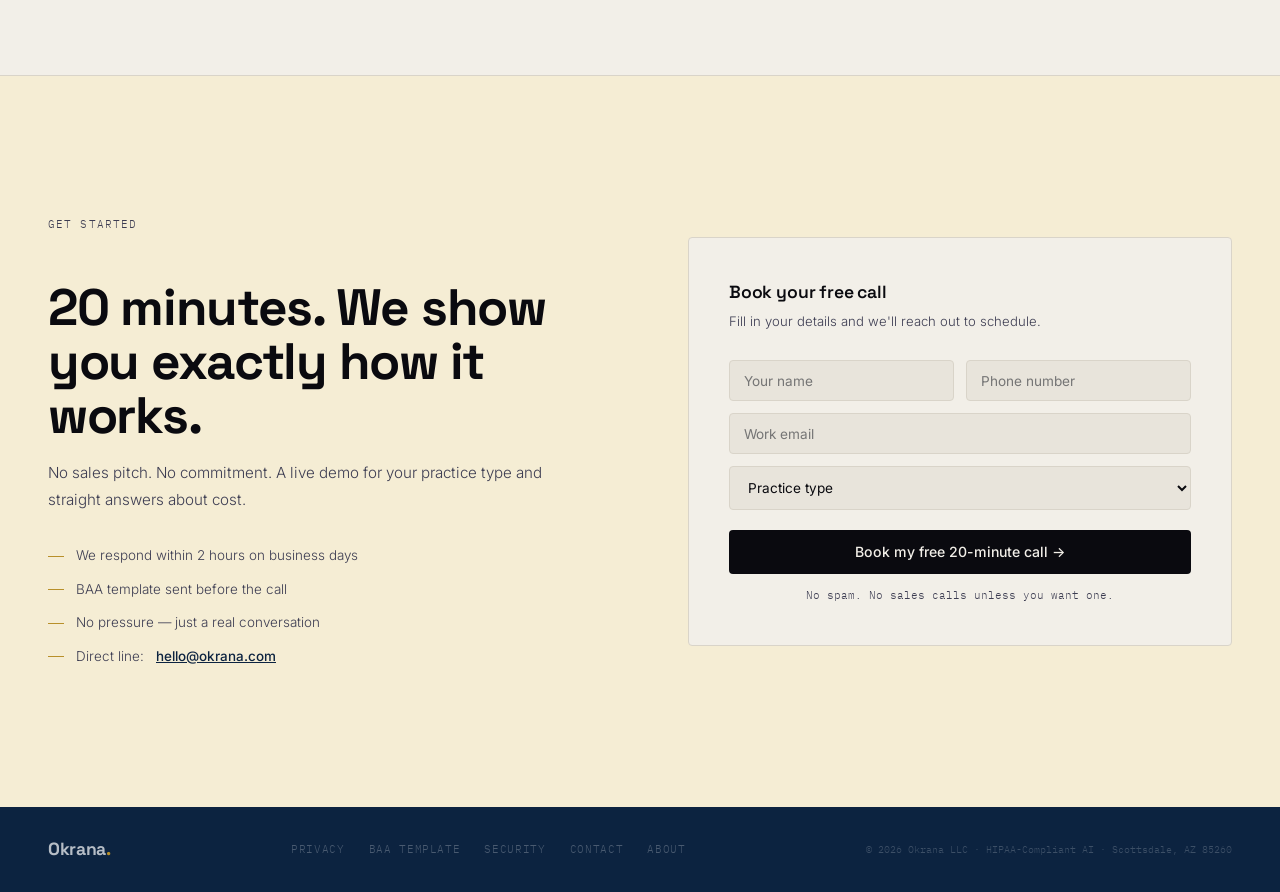
==== commit 49268fcc: "new web" ====
--- a/index.html
+++ b/index.html
@@ -318,13 +318,17 @@
     </button>
     <a href="#" class="logo">Okrana<span>.</span></a>
   </div>
+  <a href="signin.html" class="nav-cta" style="margin-right:1rem;background:var(--paper-2);color:var(--ink);border:1px solid var(--paper-3);">Sign In</a>
   <a href="#signup" class="nav-cta">Book a free call</a>
 </nav>
 
 <div class="dropdown-menu" id="dropdownMenu">
-  <a href="#signin">Sign In</a>
-  <a href="#help">Help &amp; Support</a>
-  <a href="#docs">Documentation</a>
+  <a href="help.html">Help &amp; Support</a>
+  <a href="docs.html">Documentation</a>
+  <a href="privacy.html">Privacy</a>
+  <a href="baa.html">BAA Template</a>
+  <a href="security.html">Security</a>
+  <a href="about.html">About</a>
   <a href="mailto:hello@okrana.com">Contact Sales</a>
 </div>
 
@@ -562,9 +566,11 @@
 <footer>
   <span class="f-logo">Okrana<span>.</span></span>
   <div class="f-links">
-    <a href="#">Privacy</a><a href="#">BAA Template</a>
-    <a href="#">Security</a><a href="mailto:hello@okrana.com">Contact</a>
-    <a href="#">About</a>
+    <a href="privacy.html">Privacy</a>
+    <a href="baa.html">BAA Template</a>
+    <a href="security.html">Security</a>
+    <a href="mailto:hello@okrana.com">Contact</a>
+    <a href="about.html">About</a>
   </div>
   <span class="f-copy">© 2026 Okrana LLC · HIPAA-Compliant AI · Scottsdale, AZ 85260</span>
 </footer>
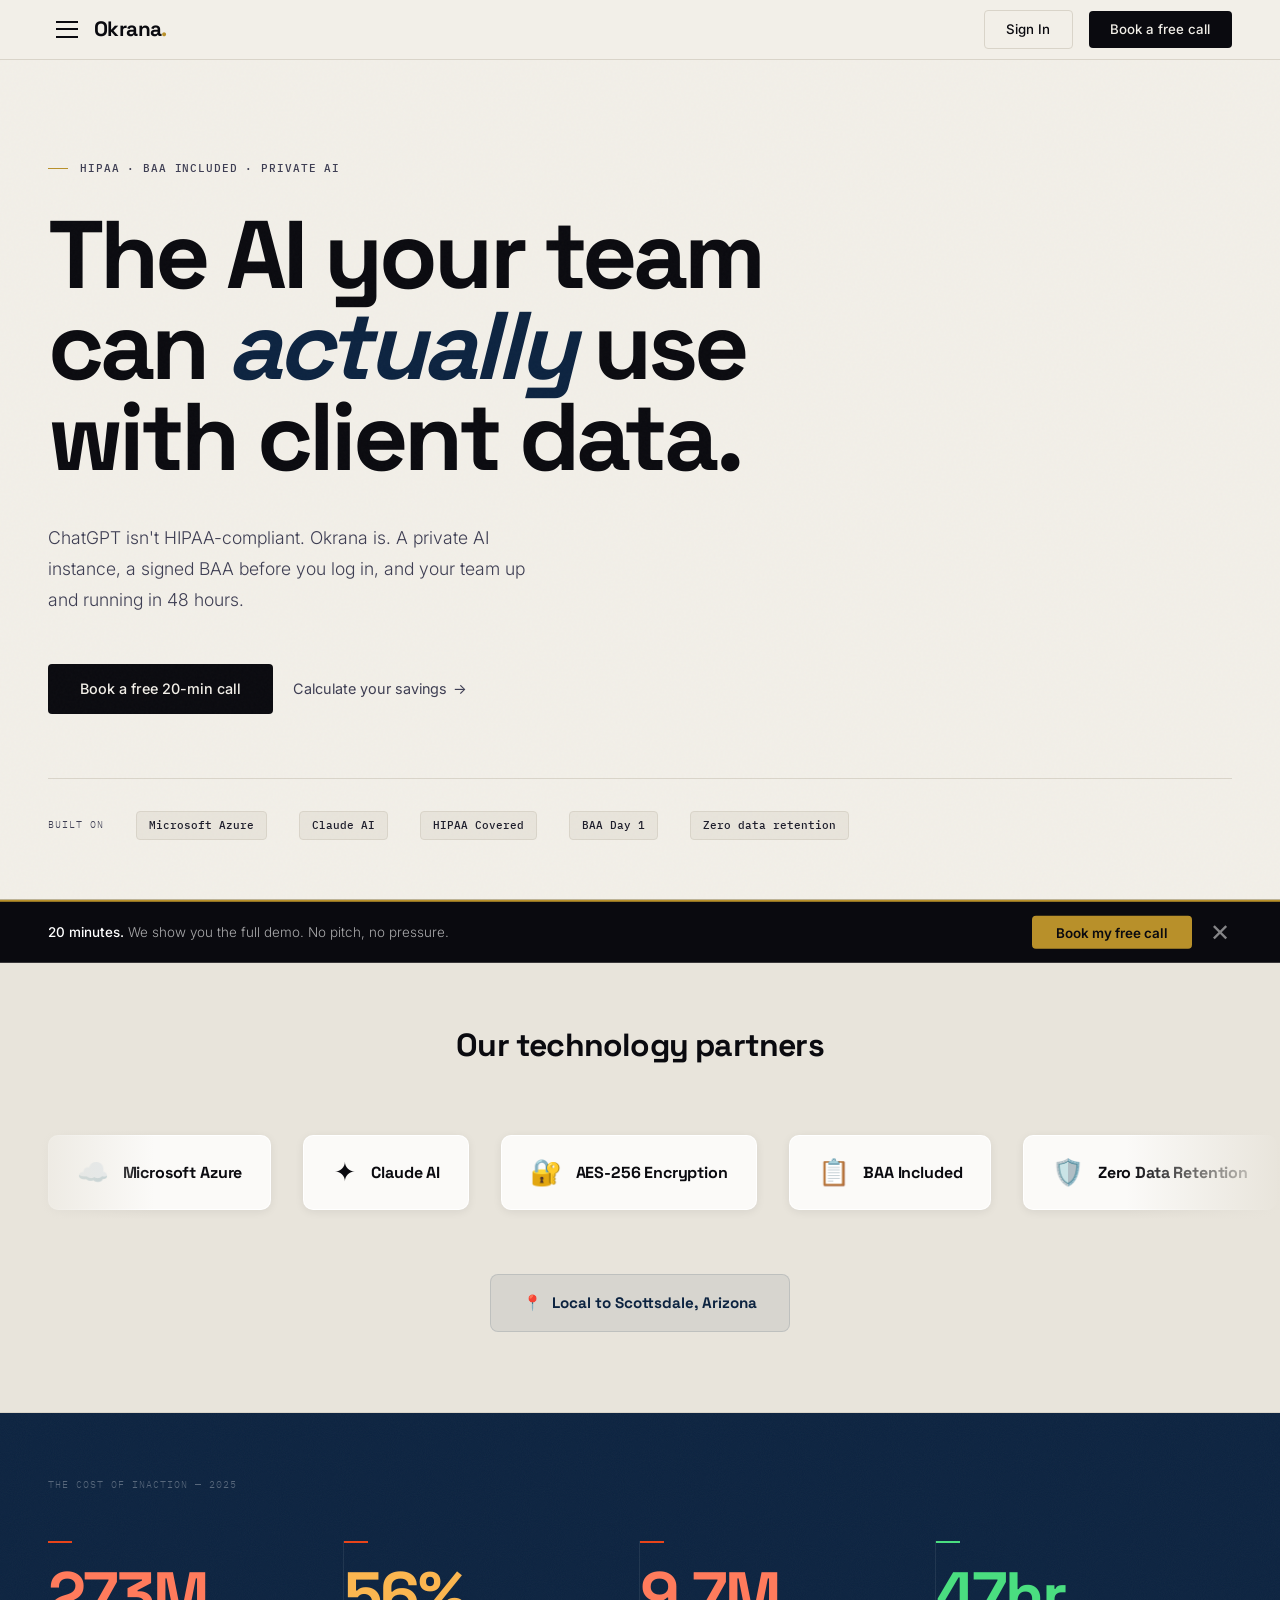
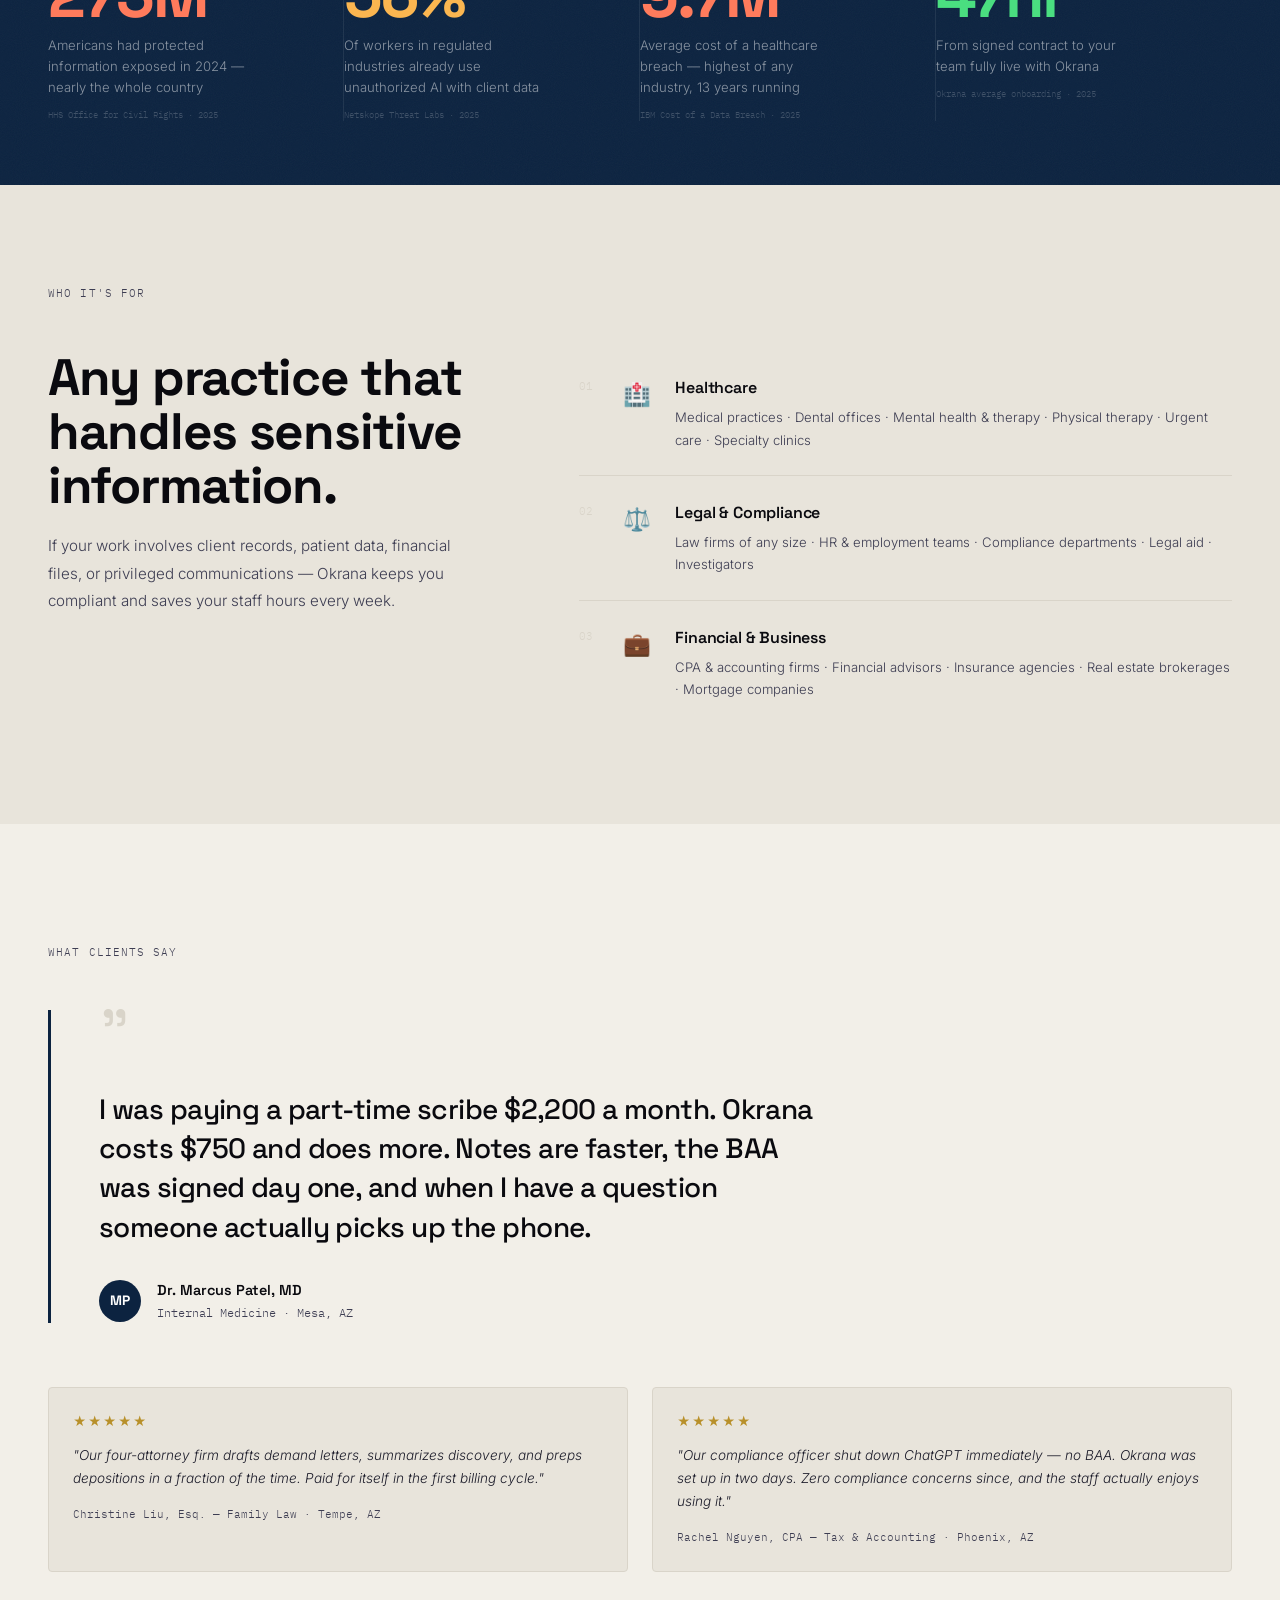
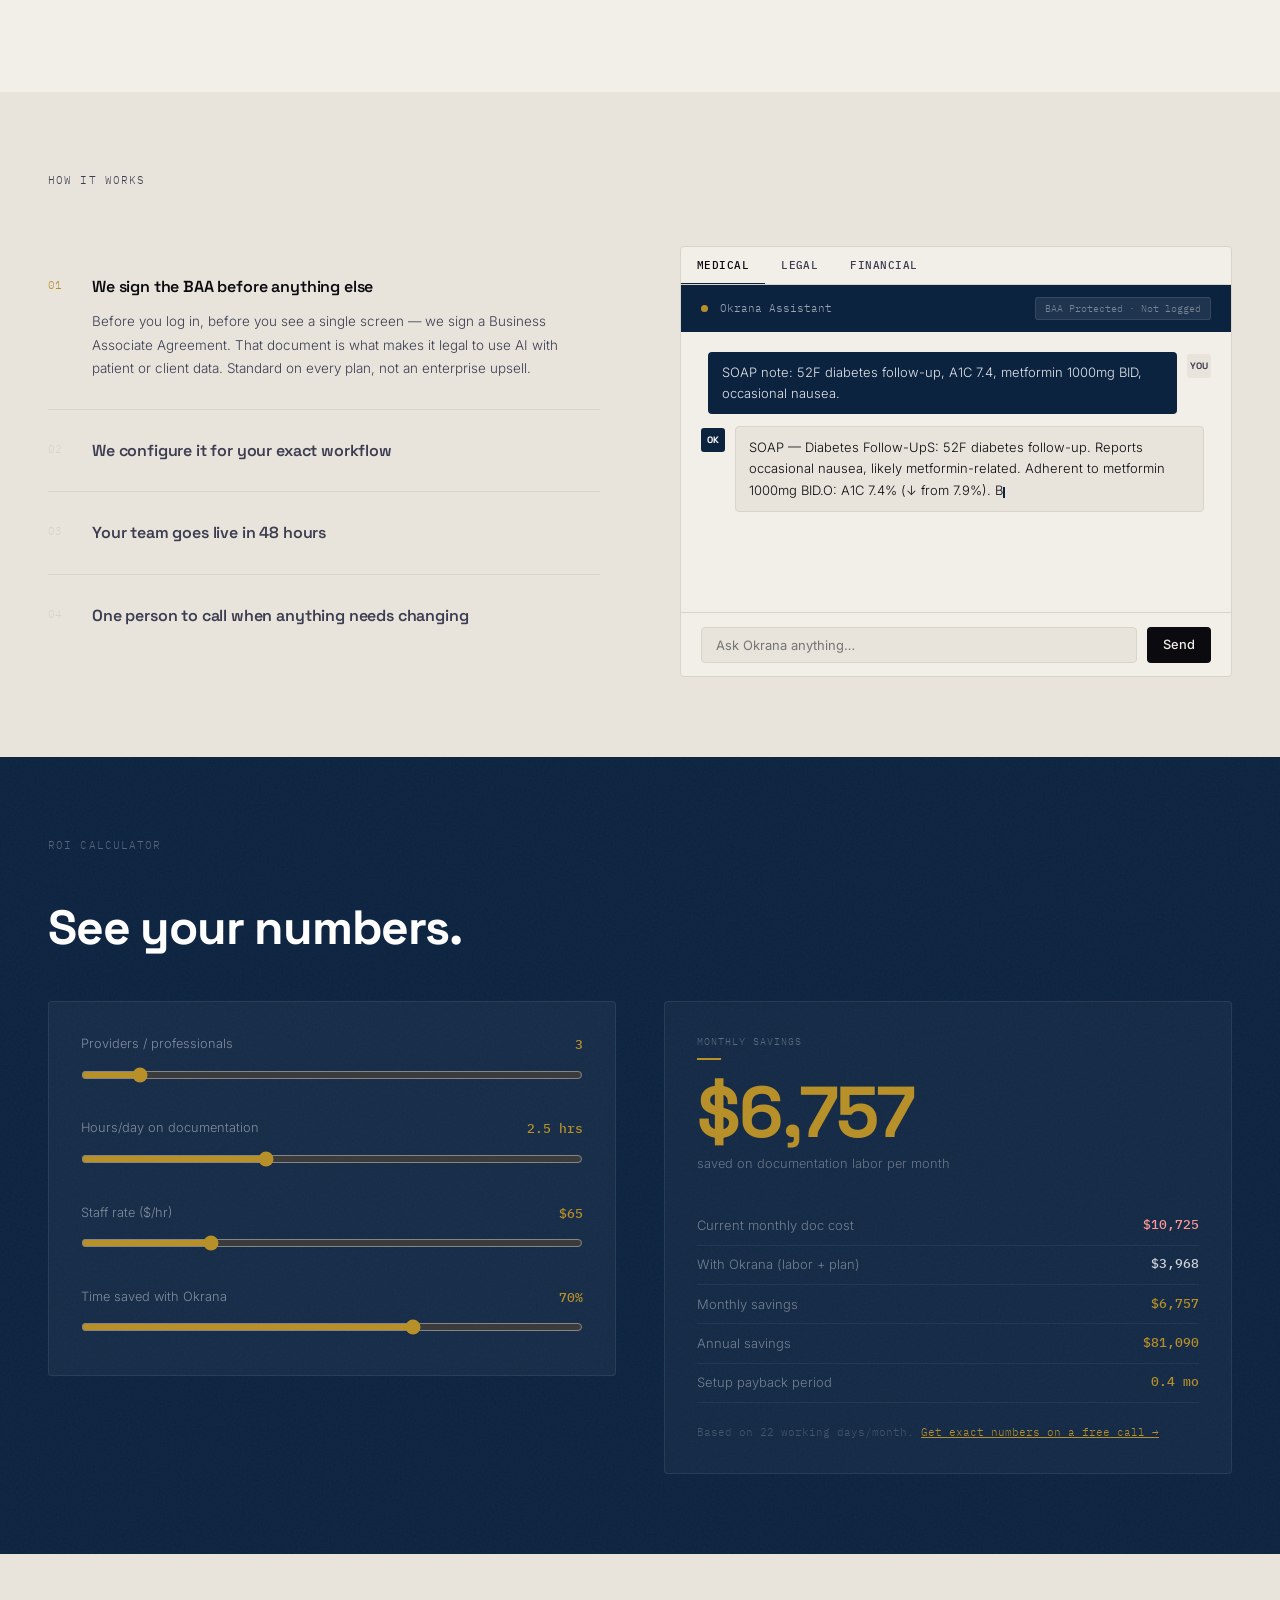
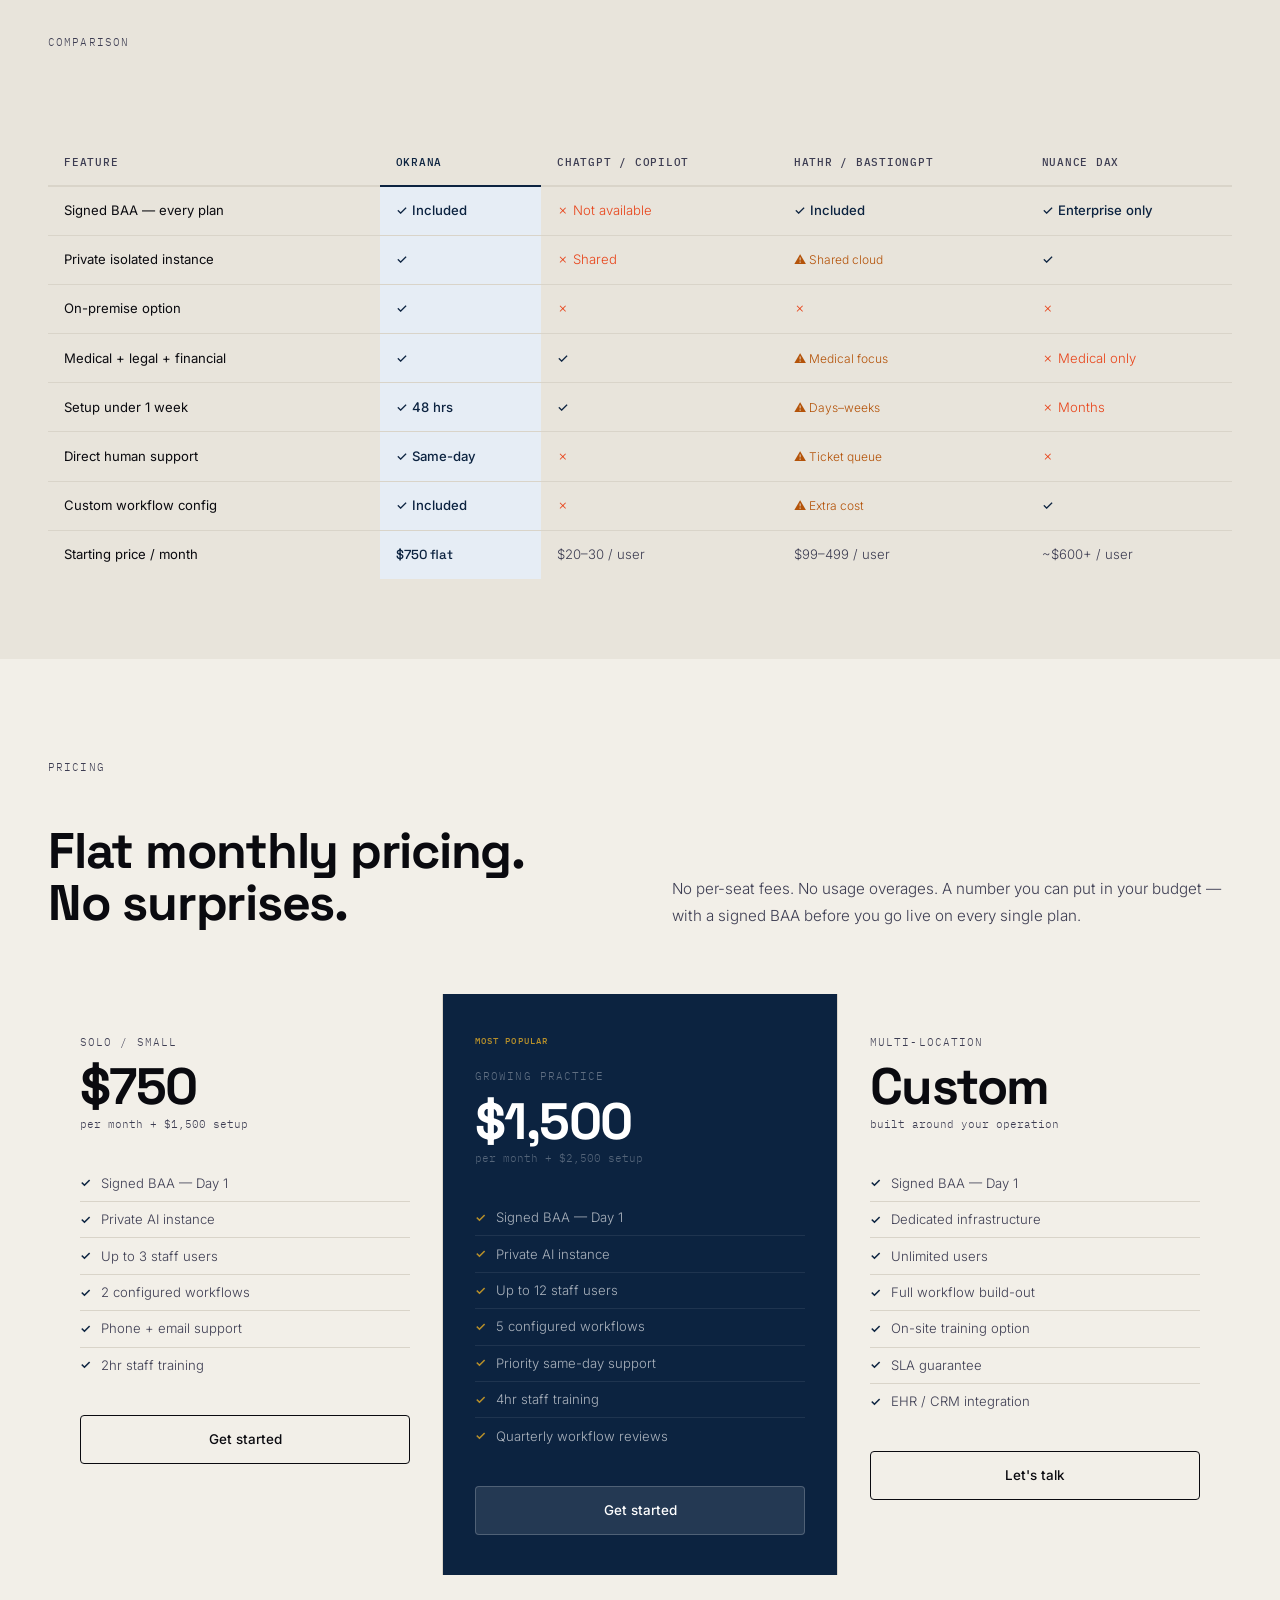
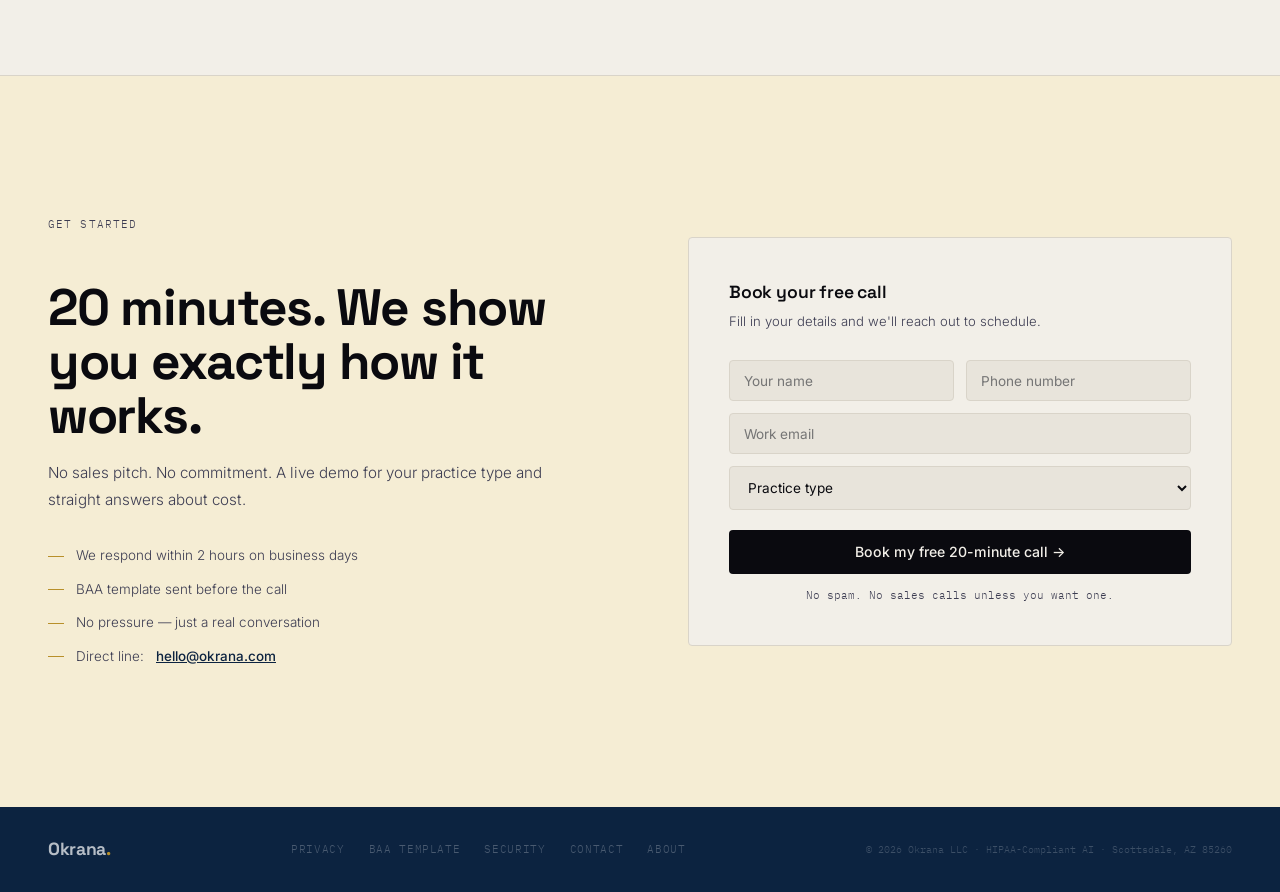
==== commit 09fdaa84: "new web" ====
--- a/index.html
+++ b/index.html
@@ -42,6 +42,9 @@
 .logo span{color:var(--gold)}
 .nav-cta{font-family:var(--f-body);font-size:.83rem;font-weight:500;background:var(--ink);color:var(--paper);padding:.5rem 1.35rem;border-radius:4px;text-decoration:none;transition:transform .15s;border:none;cursor:pointer;display:inline-block;}
 .nav-cta:hover{transform:translateY(-1px)}
+.nav-actions{display:flex;align-items:center;gap:1rem}
+.nav-signin{background:transparent;color:var(--ink);border:1px solid var(--paper-3)}
+.nav-signin:hover{background:var(--paper-2);transform:translateY(0)}
 
 /* HAMBURGER */
 .hamburger{display:flex;flex-direction:column;gap:.35rem;background:none;border:none;cursor:pointer;padding:.5rem;margin-right:.5rem}
@@ -316,10 +319,12 @@
     <button class="hamburger" id="hamburger" onclick="toggleMenu()">
       <span></span><span></span><span></span>
     </button>
-    <a href="#" class="logo">Okrana<span>.</span></a>
-  </div>
-  <a href="signin.html" class="nav-cta" style="margin-right:1rem;background:var(--paper-2);color:var(--ink);border:1px solid var(--paper-3);">Sign In</a>
-  <a href="#signup" class="nav-cta">Book a free call</a>
+    <a href="/" class="logo">Okrana<span>.</span></a>
+  </div>
+  <div class="nav-actions">
+    <a href="signin.html" class="nav-cta nav-signin">Sign In</a>
+    <a href="#signup" class="nav-cta">Book a free call</a>
+  </div>
 </nav>
 
 <div class="dropdown-menu" id="dropdownMenu">
